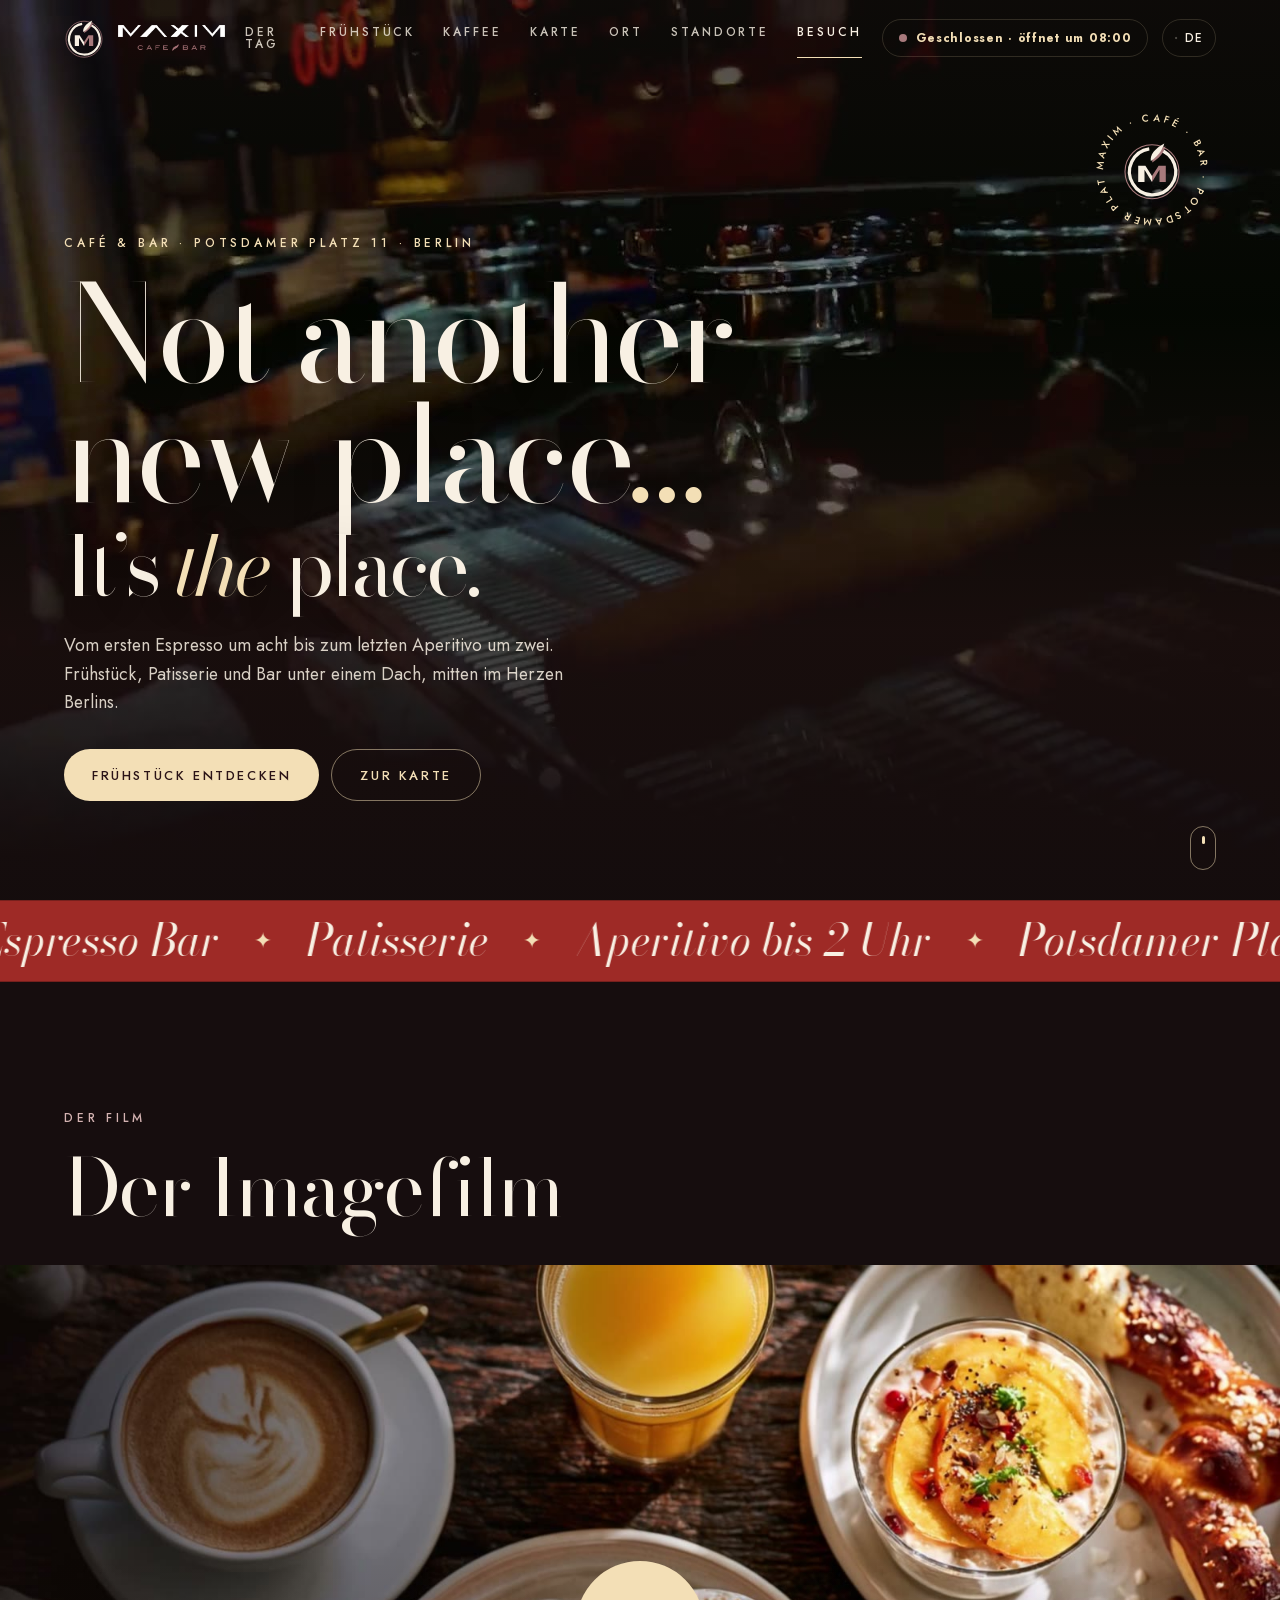
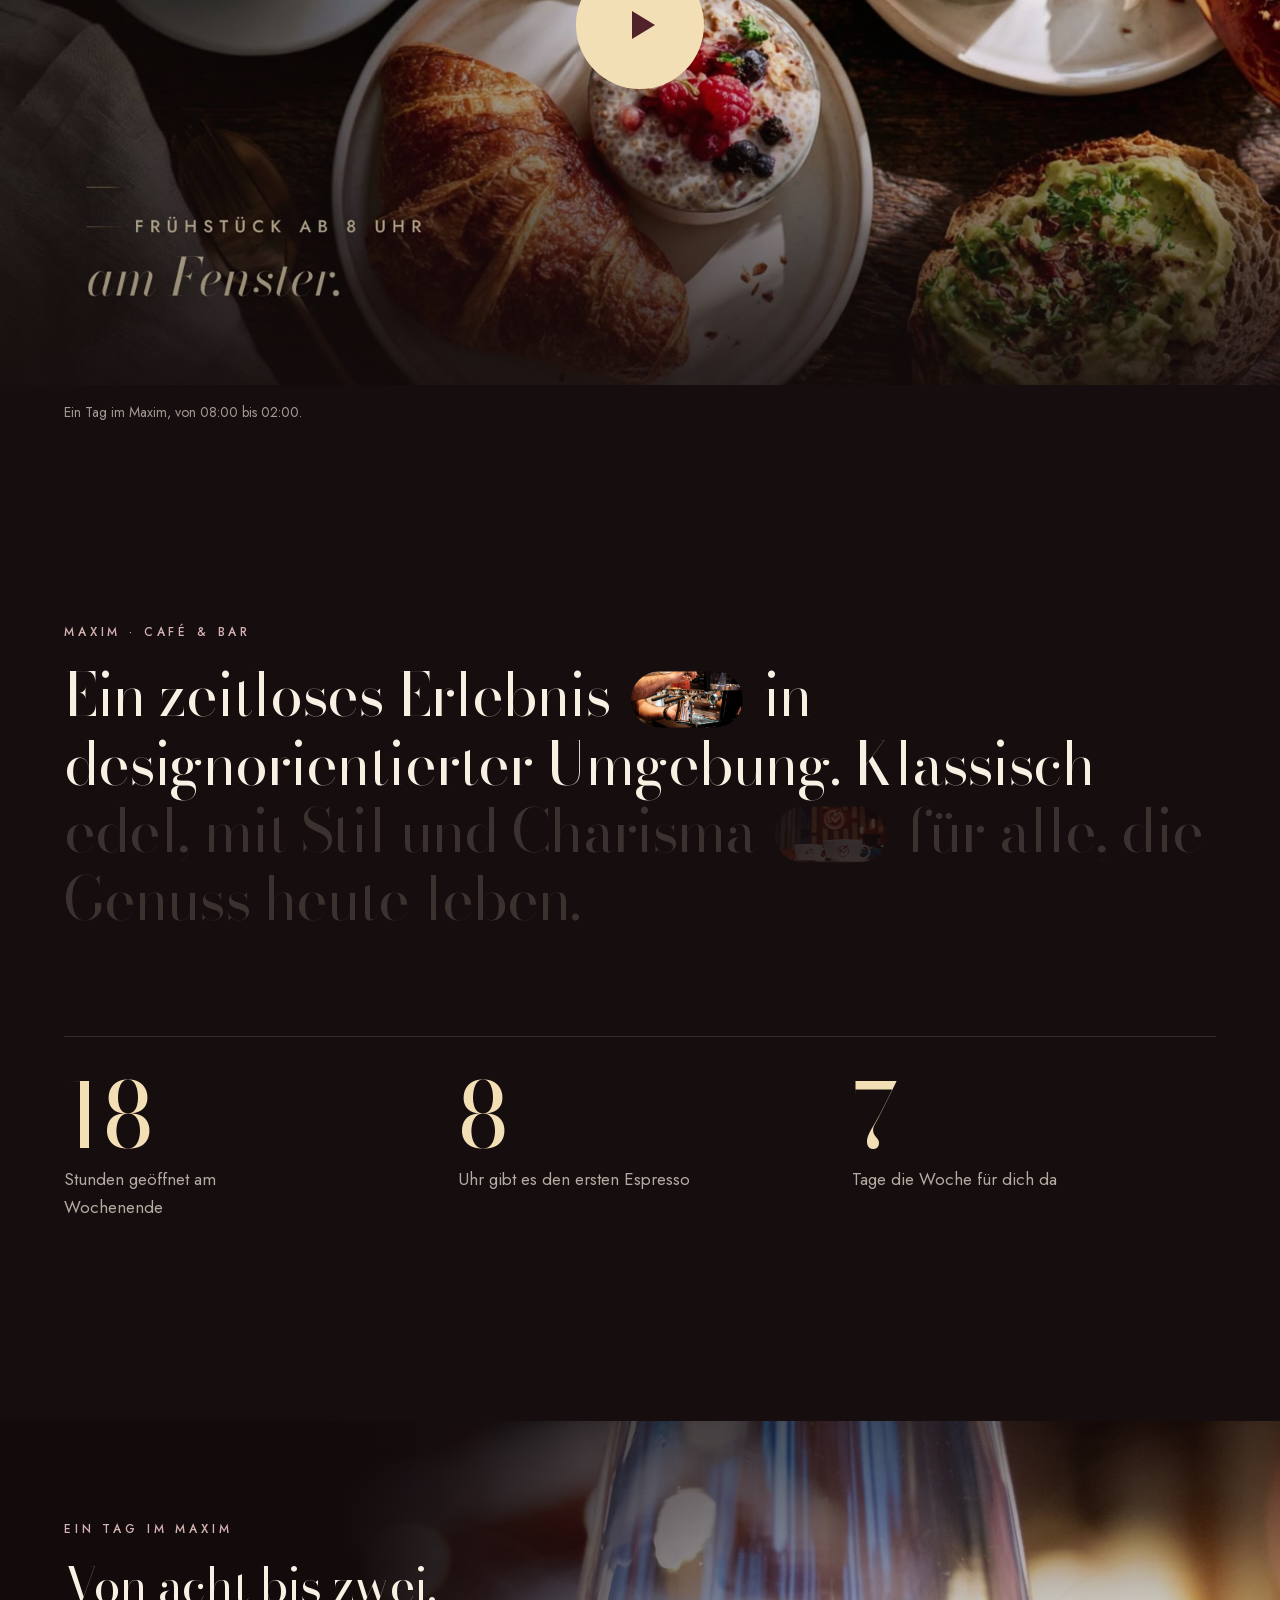
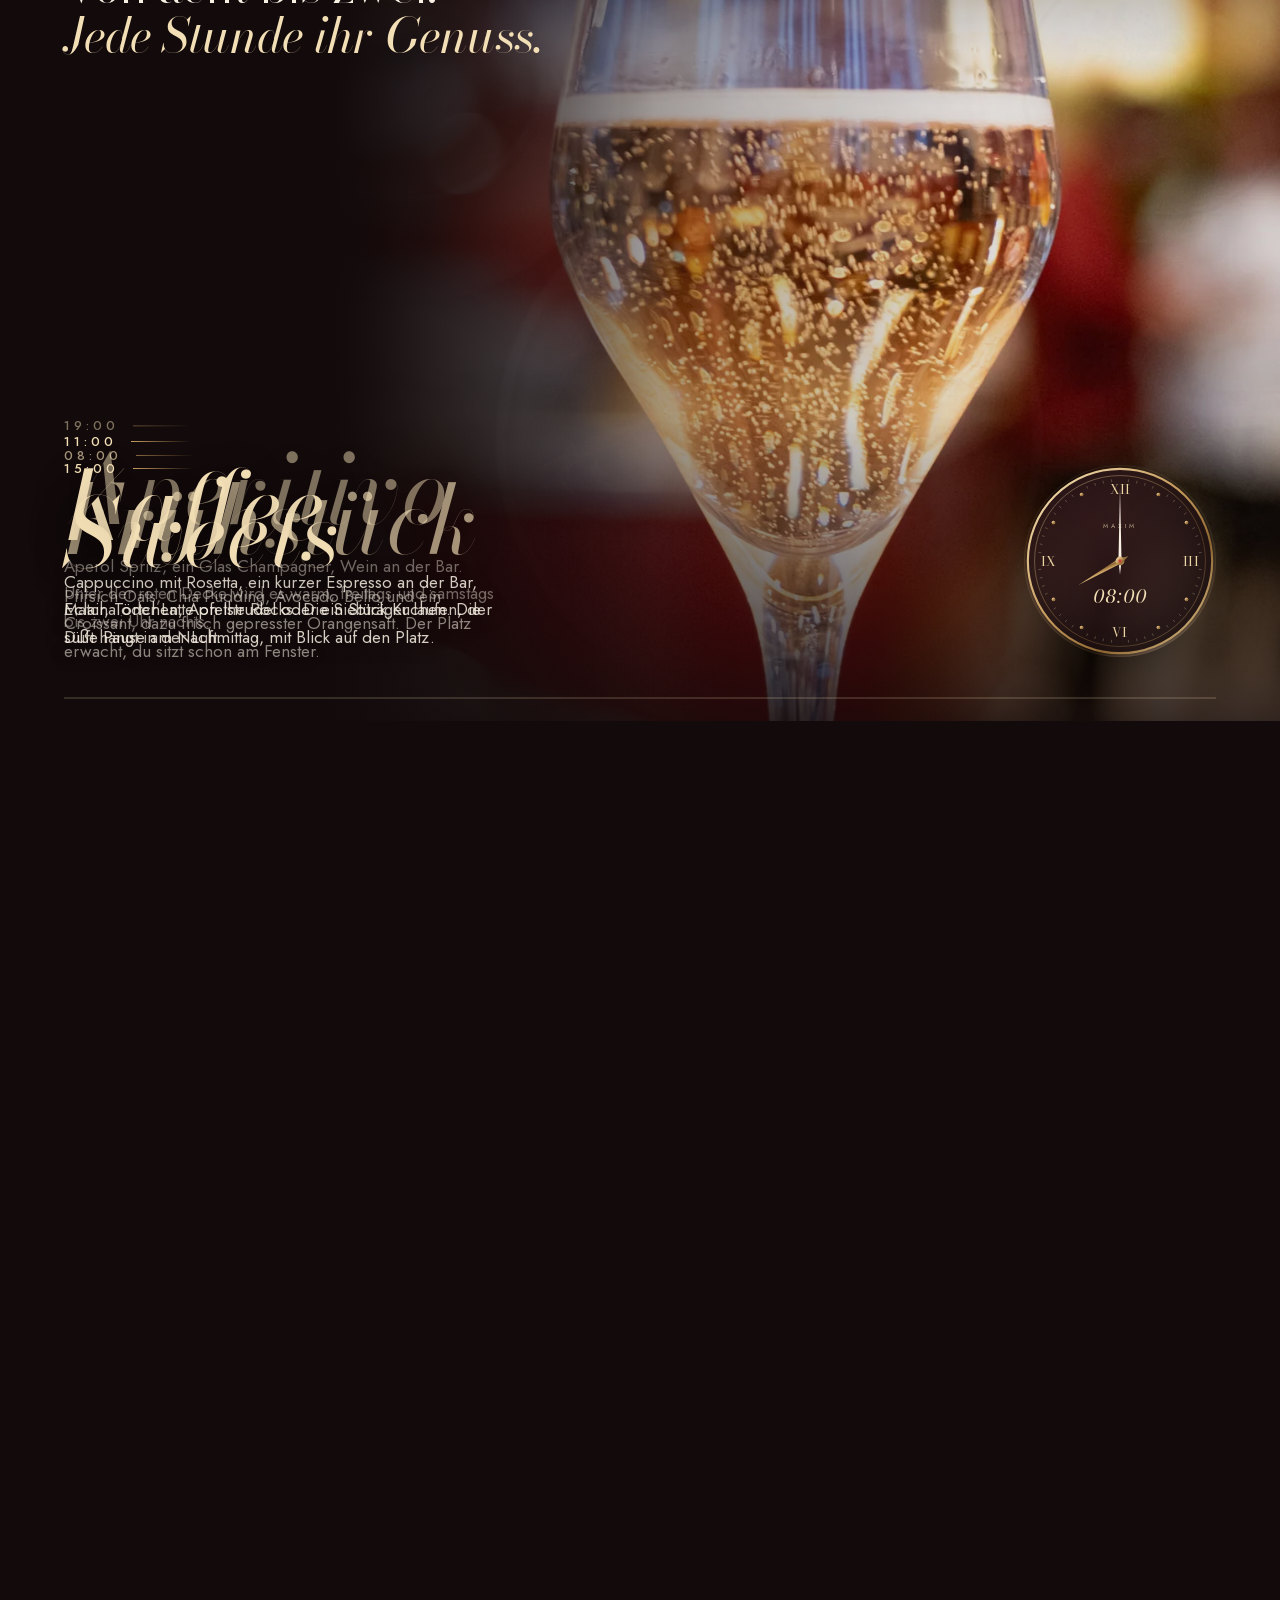
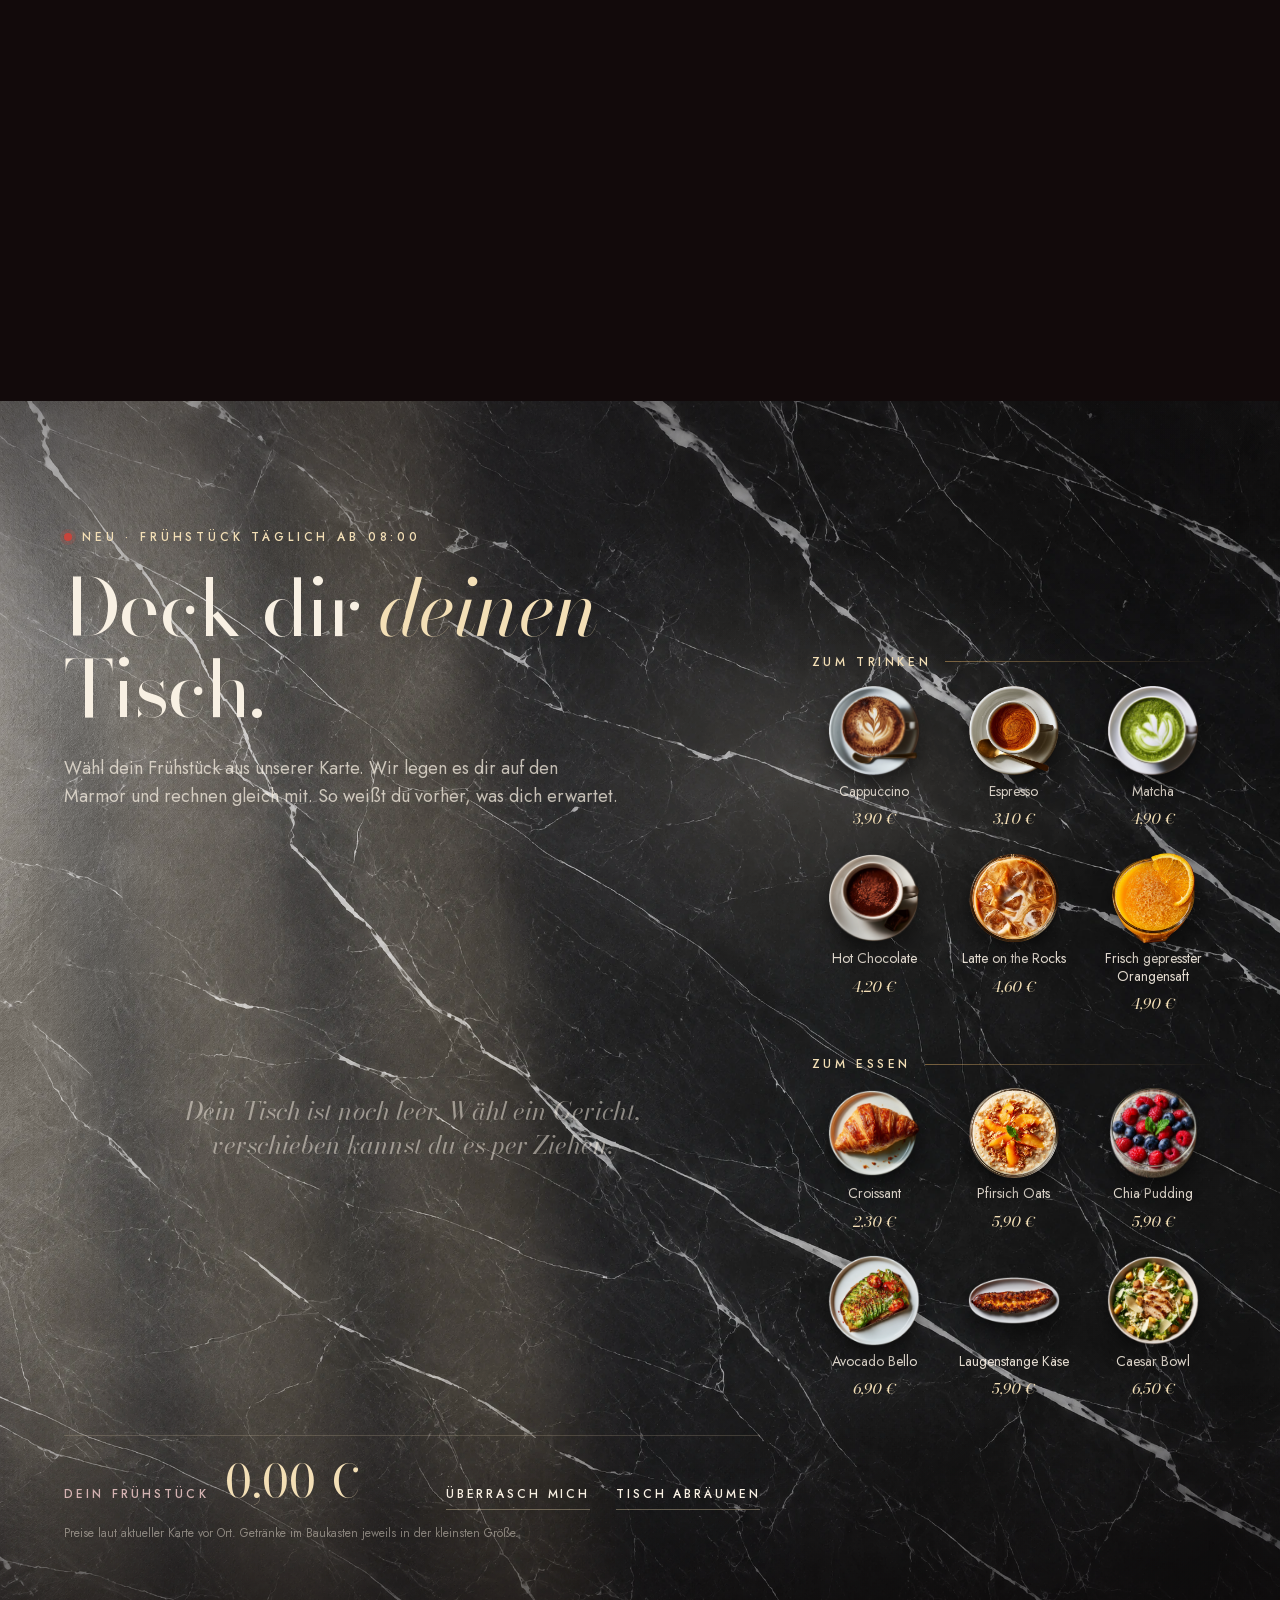
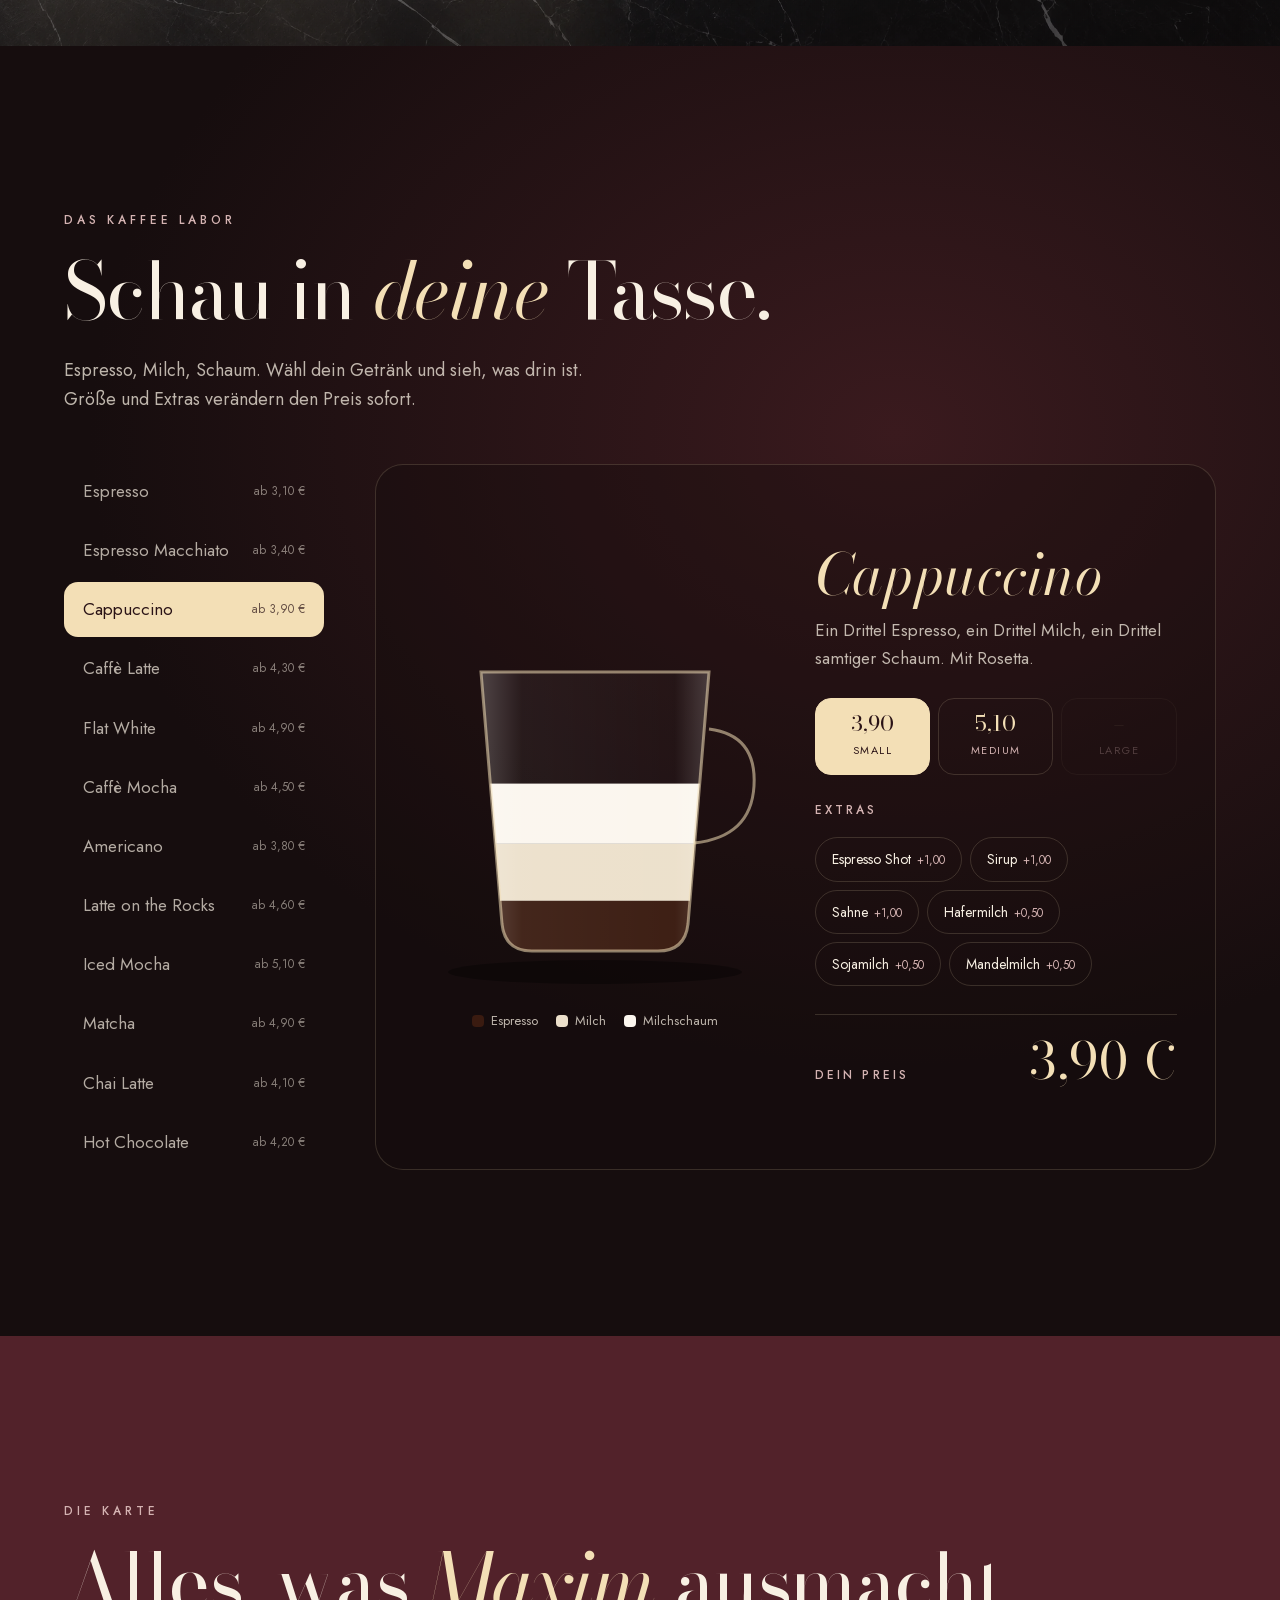
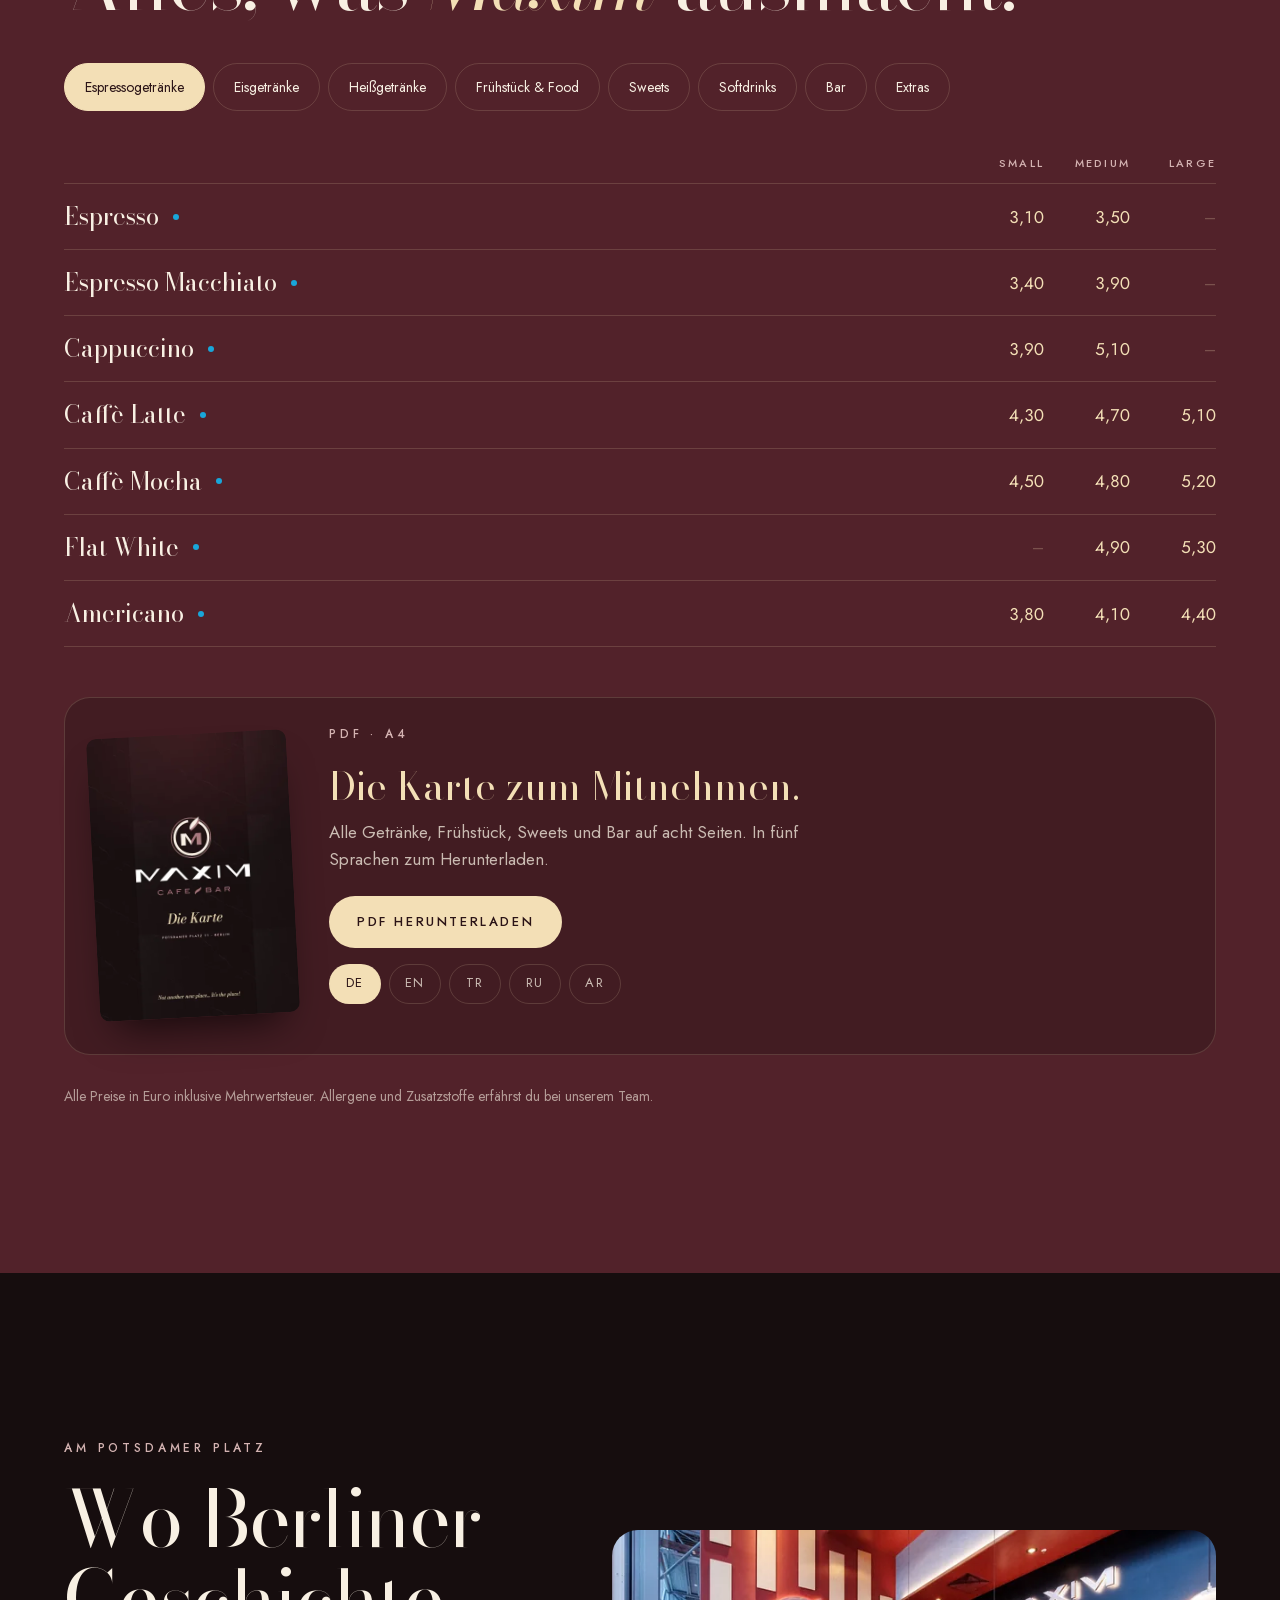
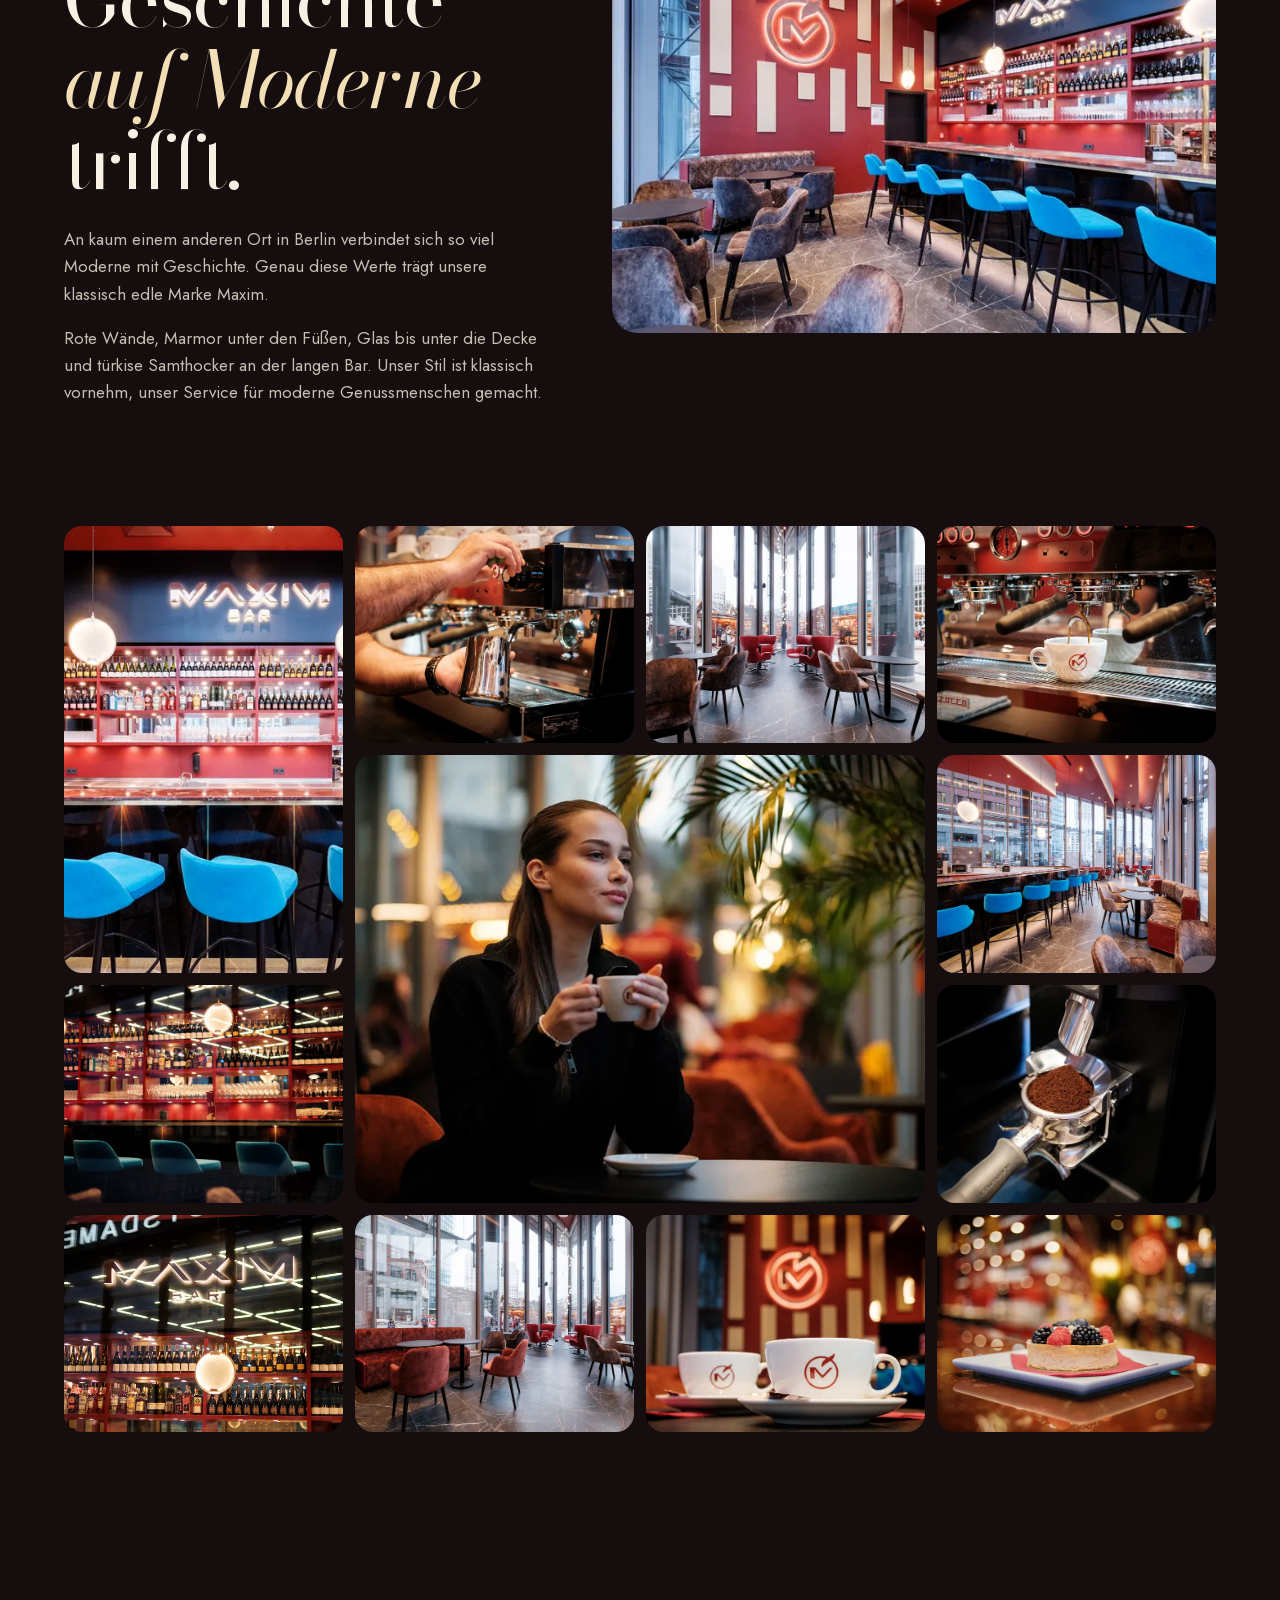
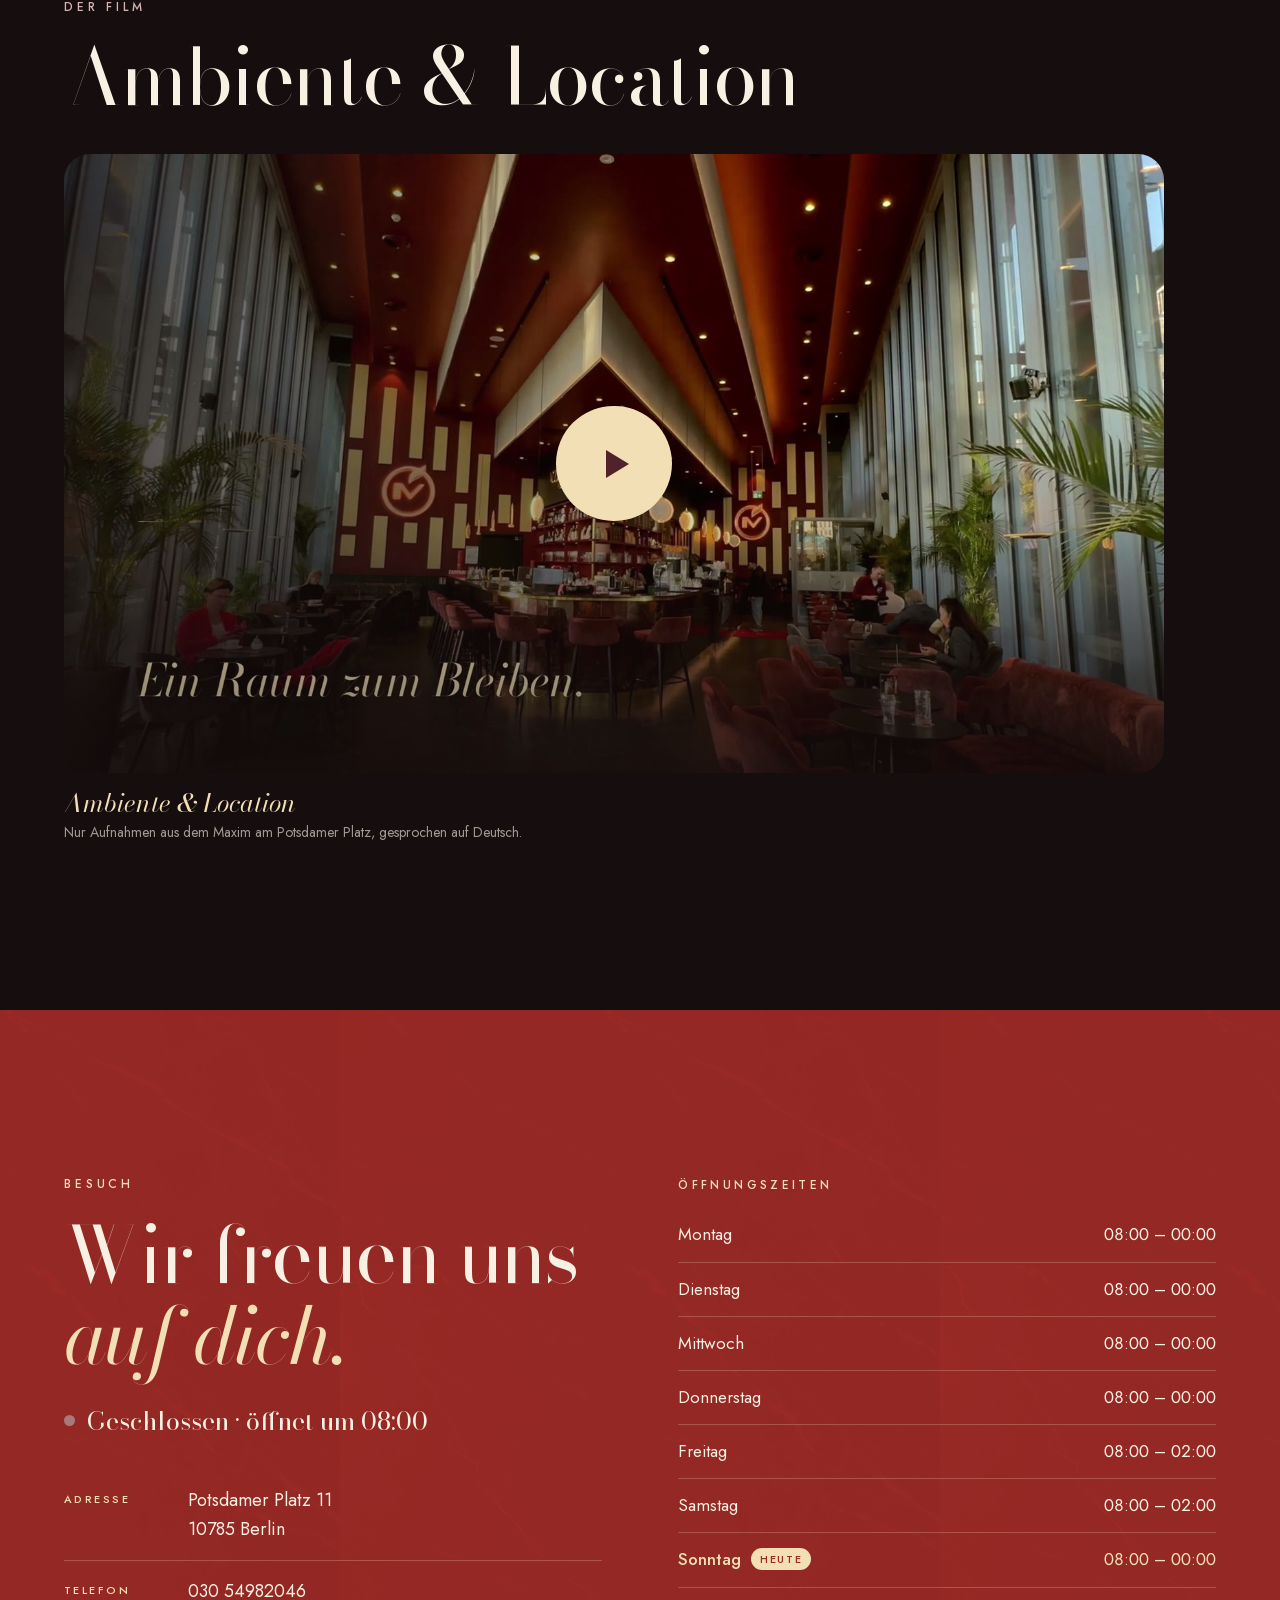
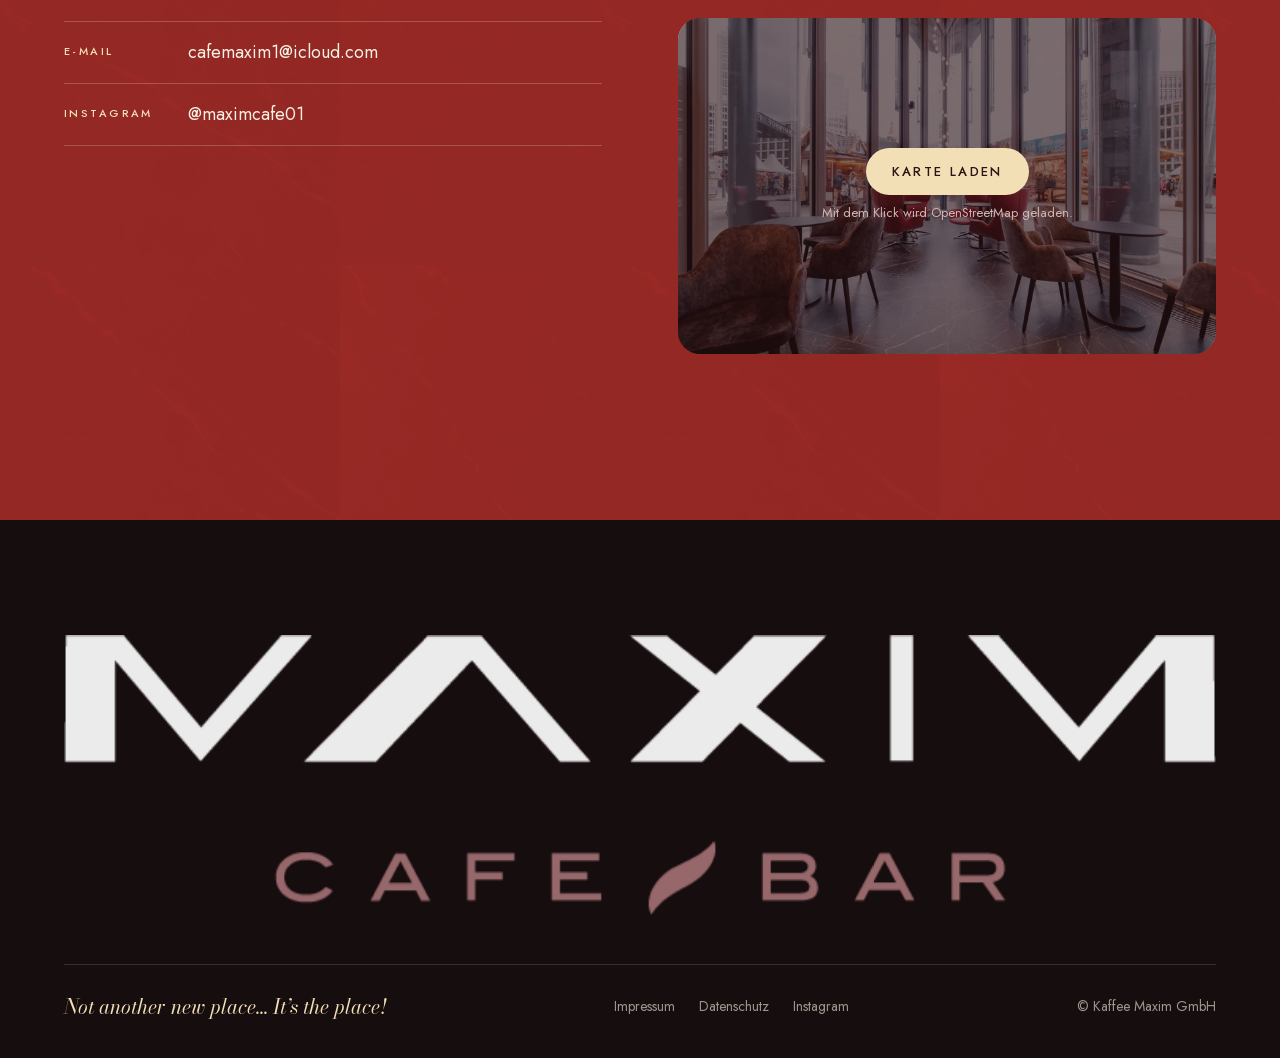
==== index.html @ 6cac2a83 "Maxim Cafe Website 202611122041 Co-Authored-By: Claude Opus 5.5 <noreply@anthropic.com>" ====
<!doctype html>
<html lang="de">
<head>
<meta name="robots" content="noindex, nofollow">
<meta charset="utf-8">
<script>
/* Sprache vor dem ersten Zeichnen setzen: ?lang= vor gespeicherter Wahl, sonst Deutsch */
(function(){var L=["de","en","tr","ru","ar"],q=(location.search.match(/[?&]lang=(\w+)/)||[])[1],s;try{s=localStorage.getItem("maxim-lang")}catch(e){}var l=L.indexOf(q)>-1?q:(L.indexOf(s)>-1?s:"de");if(q&&L.indexOf(q)>-1){try{localStorage.setItem("maxim-lang",q)}catch(e){}}var d=document.documentElement;d.lang=l;if(l==="ar")d.dir="rtl";d.className="js";})();
</script>
<meta name="viewport" content="width=device-width, initial-scale=1, viewport-fit=cover">
<title>Maxim Café & Bar · Potsdamer Platz Berlin</title>
<meta name="description" content="Maxim Café & Bar am Potsdamer Platz 11 in Berlin. Frühstück ab 8 Uhr, Espresso Bar, Patisserie und Aperitivo bis 2 Uhr nachts.">
<meta name="theme-color" content="#52222a">
<meta property="og:title" content="Maxim Café & Bar · Potsdamer Platz">
<meta property="og:description" content="Not another new place. It’s the place. Frühstück, Kaffee, Sweets und Aperitivo am Potsdamer Platz.">
<meta property="og:image" content="https://nadercbz.github.io/maxim-cafe/assets/img/og.jpg">
<meta property="og:type" content="website">
<link rel="icon" href="assets/img/logo.svg" type="image/svg+xml">
<link rel="alternate" hreflang="de" href="?lang=de"><link rel="alternate" hreflang="en" href="?lang=en"><link rel="alternate" hreflang="tr" href="?lang=tr"><link rel="alternate" hreflang="ru" href="?lang=ru"><link rel="alternate" hreflang="ar" href="?lang=ar">
<link rel="stylesheet" href="css/fonts.css?v=1">
<script>if(document.documentElement.lang==="ru")document.write('<link rel="stylesheet" href="css/fonts-ru.css?v=1">');if(document.documentElement.lang==="ar")document.write('<link rel="stylesheet" href="css/fonts-ar.css?v=1">');</script>
<link rel="stylesheet" href="css/style.css?v=17">
<link rel="preload" as="image" href="assets/video/hero-poster.jpg">
<script type="application/ld+json">
{"@context":"https://schema.org","@type":"CafeOrCoffeeShop","name":"Maxim Café & Bar","address":{"@type":"PostalAddress","streetAddress":"Potsdamer Platz 11","postalCode":"10785","addressLocality":"Berlin","addressCountry":"DE"},"telephone":"+49 30 54982046","servesCuisine":["Café","Frühstück","Patisserie","Bar"],"openingHoursSpecification":[{"@type":"OpeningHoursSpecification","dayOfWeek":["Monday","Tuesday","Wednesday","Thursday","Sunday"],"opens":"08:00","closes":"00:00"},{"@type":"OpeningHoursSpecification","dayOfWeek":["Friday","Saturday"],"opens":"08:00","closes":"02:00"}],"sameAs":["https://www.instagram.com/maximcafe01/"]}
</script>
</head>
<body>

<!-- Preloader: Ring zeichnet sich, Blatt steigt auf -->
<div class="loader" aria-hidden="true">
  <svg class="loader-logo" viewBox="0 0 100 100"><use href="#maxim-m"/></svg>
  <div class="loader-count"><span>00</span></div>
</div>

<svg width="0" height="0" style="position:absolute" aria-hidden="true">
  <defs>
    <symbol id="maxim-m" viewBox="0 0 100 100">
      <circle class="m-ring2" cx="50" cy="53" r="45" fill="none" stroke="#a87a7c" stroke-width="1.8"/>
      <path class="m-ring" d="M60.6 15.6 A38.5 38.5 0 1 1 45.4 14.8" fill="none" stroke="currentColor" stroke-width="5.4" stroke-linecap="butt"/>
      <path class="m-leaf2" d="M50.5 37.5 C49 27 57 19 72.5 10.5 C69.5 22 62 30.5 50.5 37.5Z" fill="#a87a7c"/>
      <path class="m-leaf" d="M48 35 C46.5 24 54.5 15 70.5 6 C67 18 59.5 27.5 48 35Z" fill="currentColor"/>
      <path class="m-m2" d="M50 70 L62.5 49.5 L62.5 70 L73 70 L73 43 L61 43 L50 60Z" fill="#a87a7c"/>
      <path class="m-m" d="M27 43 L39 43 L50 60 L50 70 L37.5 49.5 L37.5 70 L27 70Z" fill="currentColor"/>
    </symbol>
  </defs>
</svg>

<header class="nav" data-nav>
  <a class="nav-brand" href="#top" aria-label="Maxim Café & Bar" data-i18n-a="aria-label:nav.home">
    <svg class="nav-m" viewBox="0 0 100 100" aria-hidden="true"><use href="#maxim-m"/></svg>
    <img class="nav-word" src="assets/img/wordmark.png" alt="" width="727" height="176">
  </a>
  <nav class="nav-links" aria-label="Hauptnavigation" data-i18n-a="aria-label:nav.label">
    <a href="#tag" data-i18n="nav.day">Der Tag</a>
    <a href="#fruehstueck" data-i18n="nav.breakfast">Frühstück</a>
    <a href="#labor" data-i18n="nav.coffee">Kaffee</a>
    <a href="#karte" data-i18n="nav.menu">Karte</a>
    <a href="#ort" data-i18n="nav.place">Ort</a>
    <a href="standorte.html" data-i18n="nav.locations">Standorte</a>
    <a href="#besuch" data-i18n="nav.visit">Besuch</a>
  </nav>
  <div class="nav-right">
    <span class="status-pill" data-status><i></i><b data-status-text>Potsdamer Platz 11</b></span>
    <div class="lang">
      <button class="lang-toggle" type="button" aria-expanded="false" aria-label="Sprache wählen" data-i18n-a="aria-label:lang.label">
        <svg viewBox="0 0 24 24" aria-hidden="true"><circle cx="12" cy="12" r="9" fill="none" stroke="currentColor" stroke-width="1.4"/><path d="M3 12h18M12 3c2.6 2.6 3.8 5.6 3.8 9s-1.2 6.4-3.8 9c-2.6-2.6-3.8-5.6-3.8-9S9.4 5.6 12 3z" fill="none" stroke="currentColor" stroke-width="1.4"/></svg>
        <span data-lang-current>DE</span>
      </button>
      <ul class="lang-menu">
        <li><a href="?lang=de" data-lang="de" lang="de">Deutsch</a></li>
        <li><a href="?lang=en" data-lang="en" lang="en">English</a></li>
        <li><a href="?lang=tr" data-lang="tr" lang="tr">Türkçe</a></li>
        <li><a href="?lang=ru" data-lang="ru" lang="ru">Русский</a></li>
        <li><a href="?lang=ar" data-lang="ar" lang="ar" dir="rtl">العربية</a></li>
      </ul>
    </div>
    <button class="burger" type="button" aria-expanded="false" aria-controls="mobile-menu" aria-label="Menü öffnen" data-i18n-a="aria-label:js.menuOpen"><span></span><span></span></button>
  </div>
</header>

<div class="mmenu" id="mobile-menu" hidden>
  <nav>
    <a href="#tag"><small>01</small><span data-i18n="nav.day">Der Tag</span></a>
    <a href="#fruehstueck"><small>02</small><span data-i18n="nav.breakfast">Frühstück</span></a>
    <a href="#labor"><small>03</small><span data-i18n="nav.coffee">Kaffee</span></a>
    <a href="#karte"><small>04</small><span data-i18n="nav.menu">Karte</span></a>
    <a href="#ort"><small>05</small><span data-i18n="nav.place">Ort</span></a>
    <a href="standorte.html"><small>06</small><span data-i18n="nav.locations">Standorte</span></a>
    <a href="#besuch"><small>07</small><span data-i18n="nav.visit">Besuch</span></a>
  </nav>
  <div class="mmenu-langs">
    <a href="?lang=de" data-lang="de">DE</a><a href="?lang=en" data-lang="en">EN</a><a href="?lang=tr" data-lang="tr">TR</a><a href="?lang=ru" data-lang="ru">RU</a><a href="?lang=ar" data-lang="ar">AR</a>
  </div>
  <p class="mmenu-foot">Potsdamer Platz 11 · 10785 Berlin</p>
</div>

<main id="top">

<!-- 1 · HERO: echtes Video aus dem Laden, fährt beim Scrollen in einen Rahmen zurück -->
<section class="hero" data-hero>
  <div class="hero-frame">
    <video class="hero-video" muted loop playsinline preload="none" poster="assets/video/hero-poster.jpg" data-src="assets/video/hero.mp4" data-src-sm="assets/video/hero-sm.mp4" aria-hidden="true"></video>
    <div class="hero-shade"></div>
  </div>
  <div class="hero-inner">
    <p class="kicker hero-kicker"><span data-i18n="hero.kicker">Café &amp; Bar · Potsdamer Platz 11 · Berlin</span></p>
    <h1 class="hero-title" dir="ltr" lang="en"><span class="ht-line">Not another</span> <span class="ht-line">new place<em>…</em></span> <span class="ht-line ht-small">It’s <em>the</em> place.</span></h1>
    <p class="hero-sub" data-i18n="hero.sub">Vom ersten Espresso um acht bis zum letzten Aperitivo um zwei. Frühstück, Patisserie und Bar unter einem Dach, mitten im Herzen Berlins.</p>
    <div class="hero-cta">
      <a class="btn btn-solid" href="#fruehstueck" data-i18n="hero.cta1">Frühstück entdecken</a>
      <a class="btn btn-line" href="#karte" data-i18n="hero.cta2">Zur Karte</a>
    </div>
  </div>
  <a class="hero-scroll" href="#tag" aria-label="Weiter" data-i18n-a="aria-label:hero.scroll"><span></span></a>
  <div class="hero-badge" aria-hidden="true">
    <svg viewBox="0 0 120 120"><defs><path id="badge-c" d="M60 60 m-46 0 a46 46 0 1 1 92 0 a46 46 0 1 1 -92 0"/></defs><text><textPath href="#badge-c">MAXIM · CAFÉ · BAR · POTSDAMER PLATZ · </textPath></text></svg>
    <svg class="hero-badge-m" viewBox="0 0 100 100"><use href="#maxim-m"/></svg>
  </div>
</section>

<!-- Laufband, Tempo folgt dem Scrollen -->
<div class="marquee" aria-hidden="true" dir="ltr">
  <div class="marquee-track">
    <span data-i18n="marquee.1">Frühstück ab 8 Uhr</span><i>✦</i><span data-i18n="marquee.2">Espresso Bar</span><i>✦</i><span data-i18n="marquee.3">Patisserie</span><i>✦</i><span data-i18n="marquee.4">Aperitivo bis 2 Uhr</span><i>✦</i><span>Potsdamer Platz 11</span><i>✦</i>
  </div>
</div>

<!-- 2b · IMAGEFILM groß (bei Deutsch mit Naders Stimme, sonst englisch) -->
<section class="film film-top" id="imagefilm" data-film>
  <div class="film-head">
    <p class="kicker" data-i18n="film.kicker">Der Film</p>
    <h2 class="sec-title" data-i18n="film.t1">Der Imagefilm</h2>
  </div>
  <figure class="film-item">
    <div class="film-player" data-film-player data-kind="image">
      <img class="film-poster" src="assets/video/film/poster.jpg" alt="" width="1920" height="1080">
      <button class="film-play" type="button" aria-label="Film abspielen" data-i18n-a="aria-label:film.play"><span></span></button>
    </div>
    <figcaption><span data-i18n="film.d1">Ein Tag im Maxim, von 08:00 bis 02:00.</span></figcaption>
  </figure>
</section>

<!-- 2 · Manifest, Wort für Wort, mit Bildern im Satz -->
<section class="manifest">
  <p class="kicker" data-i18n="manifest.kicker">Maxim · Café &amp; Bar</p>
  <p class="manifest-text" data-split data-i18n="manifest.text">Ein zeitloses Erlebnis <span class="pill" style="--img:url(../assets/img/kunde/milch-sm.webp)"></span> in designorientierter Umgebung. Klassisch edel, mit Stil und Charisma <span class="pill" style="--img:url(../assets/img/kunde/tassen-sm.webp)"></span> für alle, die Genuss heute leben.</p>
  <div class="manifest-stats">
    <div><b class="num" data-count="18">0</b><span data-i18n="manifest.s1">Stunden geöffnet am Wochenende</span></div>
    <div><b class="num" data-count="8">0</b><span data-i18n="manifest.s2">Uhr gibt es den ersten Espresso</span></div>
    <div><b class="num" data-count="7">0</b><span data-i18n="manifest.s3">Tage die Woche für dich da</span></div>
  </div>
</section>

<!-- 3 · DER TAG IM MAXIM: gepinnte Bühne, Uhr läuft von 08:00 bis 02:00 -->
<section class="day" id="tag" data-day>
  <div class="day-pin">
    <div class="day-bg" aria-hidden="true">
      <div class="day-photo" data-photo="0"><img src="assets/img/tag/0.webp" alt="" loading="lazy"></div>
      <div class="day-photo" data-photo="1"><img src="assets/img/tag/1.webp" alt="" loading="lazy"></div>
      <div class="day-photo" data-photo="2"><img src="assets/img/tag/2.webp" alt="" loading="lazy"></div>
      <div class="day-photo" data-photo="3"><img src="assets/img/tag/3.webp" alt="" loading="lazy"></div>
      <div class="day-shade"></div>
    </div>
    <div class="day-head">
      <p class="kicker" data-i18n="day.kicker">Ein Tag im Maxim</p>
      <h2 class="day-title" data-i18n="day.title">Von acht bis zwei.<br><em>Jede Stunde ihr Genuss.</em></h2>
    </div>
    <div class="day-clock" aria-hidden="true">
      <svg viewBox="0 0 200 200">
        <defs>
          <linearGradient id="dcGold" x1="0" y1="0" x2="1" y2="1"><stop offset="0" stop-color="#f7e6bb"/><stop offset=".45" stop-color="#c79d5e"/><stop offset=".7" stop-color="#8d6631"/><stop offset="1" stop-color="#ead09a"/></linearGradient>
          <radialGradient id="dcFace" cx=".35" cy=".3" r=".9"><stop offset="0" stop-color="#3a1d20" stop-opacity=".78"/><stop offset="1" stop-color="#120a0b" stop-opacity=".88"/></radialGradient>
        </defs>
        <circle cx="100" cy="100" r="96" class="dc-face"/>
        <circle cx="100" cy="100" r="96" class="dc-ring"/>
        <circle cx="100" cy="100" r="89" class="dc-ring2"/>
        <circle cx="100" cy="100" r="92.5" class="dc-progress" pathLength="100"/>
        <g class="dc-ticks"></g>
        <text x="100" y="66" class="dc-brand">MAXIM</text>
        <path d="M100 110 L97.2 100 L100 50 L102.8 100 Z" class="dc-hour"/>
        <path d="M100 114 L98.4 100 L100 24 L101.6 100 Z" class="dc-min"/>
        <circle cx="100" cy="100" r="4.6" class="dc-pin"/>
        <circle cx="100" cy="100" r="1.7" class="dc-jewel"/>
      </svg>
      <div class="dc-time" dir="ltr"><span data-day-time>08:00</span></div>
      <div class="dc-now" data-day-now hidden><i></i><span data-i18n="day.now">Gerade jetzt</span></div>
    </div>
    <div class="day-scenes">
      <article class="scene" data-scene="0" style="--photo:url(assets/img/tag/0.webp)" data-from="8" data-to="11">
        <p class="scene-time" dir="ltr">08:00</p>
        <h3 data-i18n="day.s1.t">Frühstück</h3>
        <p data-i18n="day.s1.p">Pfirsich Oats, Chia Pudding, Avocado Bello und ein Croissant, dazu frisch gepresster Orangensaft. Der Platz erwacht, du sitzt schon am Fenster.</p>
      </article>
      <article class="scene" data-scene="1" style="--photo:url(assets/img/tag/1.webp)" data-from="11" data-to="15">
        <p class="scene-time" dir="ltr">11:00</p>
        <h3 data-i18n="day.s2.t">Kaffee</h3>
        <p data-i18n="day.s2.p">Cappuccino mit Rosetta, ein kurzer Espresso an der Bar, Matcha oder Latte on the Rocks. Die Siebträger laufen, der Duft hängt in der Luft.</p>
      </article>
      <article class="scene" data-scene="2" style="--photo:url(assets/img/tag/2.webp)" data-from="15" data-to="19">
        <p class="scene-time" dir="ltr">15:00</p>
        <h3 data-i18n="day.s3.t">Sweets</h3>
        <p data-i18n="day.s3.p">Eclair, Törtchen, Apfelstrudel oder ein Stück Kuchen. Die süße Pause am Nachmittag, mit Blick auf den Platz.</p>
      </article>
      <article class="scene" data-scene="3" style="--photo:url(assets/img/tag/3.webp)" data-from="19" data-to="26">
        <p class="scene-time" dir="ltr">19:00</p>
        <h3 data-i18n="day.s4.t">Aperitivo</h3>
        <p data-i18n="day.s4.p">Aperol Spritz, ein Glas Champagner, Wein an der Bar. Unter der roten Decke wird es warm, freitags und samstags bis zwei Uhr nachts.</p>
      </article>
    </div>
    <div class="day-bar" aria-hidden="true"><span></span></div>
  </div>
</section>

<!-- 4 · FRÜHSTÜCK BAUKASTEN: Tisch decken, Preis läuft live mit -->
<section class="bf" id="fruehstueck" data-bf>
  <!-- Die ganze Sektion ist die Marmorplatte: Textur, Fensterlicht, Glanz der Maus, Rand dunkler -->
  <div class="bf-marble" aria-hidden="true"><div class="bf-light"></div><div class="bf-sheen"></div><div class="bf-edge"></div></div>
  <div class="bf-wrap">
    <div class="bf-head">
      <p class="kicker"><span class="dot-live"></span><span data-i18n="bf.kicker">Neu · Frühstück täglich ab 08:00</span></p>
      <h2 class="sec-title" data-i18n="bf.title">Deck dir <em>deinen</em> Tisch.</h2>
      <p class="sec-lead" data-i18n="bf.lead">Wähl dein Frühstück aus unserer Karte. Wir legen es dir auf den Marmor und rechnen gleich mit. So weißt du vorher, was dich erwartet.</p>
    </div>
    <div class="bf-table" data-bf-table aria-live="polite">
      <p class="bf-empty" data-i18n="bf.empty">Dein Tisch ist noch leer. Wähl ein Gericht, verschieben kannst du es per Ziehen.</p>
      <div class="bf-items" data-bf-items></div>
    </div>
    <div class="bf-pick" data-bf-pick>
      <h3 class="bf-group-title" data-i18n="bf.g1">Zum Trinken</h3>
      <div class="bf-options" data-bf-group="drink"></div>
      <h3 class="bf-group-title" data-i18n="bf.g2">Zum Essen</h3>
      <div class="bf-options" data-bf-group="food"></div>
    </div>
    <div class="bf-bill">
      <div class="bf-bill-row"><span data-i18n="bf.total">Dein Frühstück</span><b class="bf-sum" dir="ltr" data-bf-sum>0,00 €</b></div>
      <div class="bf-bill-actions">
        <button class="bf-act" type="button" data-bf-random data-i18n="bf.random">Überrasch mich</button>
        <button class="bf-act" type="button" data-bf-clear data-i18n="bf.clear">Tisch abräumen</button>
      </div>
      <p class="bf-note" data-i18n="bf.note">Preise laut aktueller Karte vor Ort. Getränke im Baukasten jeweils in der kleinsten Größe.</p>
    </div>
  </div>
</section>

<!-- 5 · KAFFEE LABOR: Tasse im Schnitt, Größe und Extras ändern den Preis -->
<section class="lab" id="labor" data-lab>
  <div class="lab-head">
    <p class="kicker" data-i18n="lab.kicker">Das Kaffee Labor</p>
    <h2 class="sec-title" data-i18n="lab.title">Schau in <em>deine</em> Tasse.</h2>
    <p class="sec-lead" data-i18n="lab.lead">Espresso, Milch, Schaum. Wähl dein Getränk und sieh, was drin ist. Größe und Extras verändern den Preis sofort.</p>
  </div>
  <div class="lab-grid">
    <div class="lab-drinks" role="tablist" aria-label="Getränk wählen" data-i18n-a="aria-label:lab.choose" data-lab-drinks></div>
    <div class="lab-stage">
      <div class="lab-cup-wrap">
        <svg class="lab-cup" viewBox="0 0 240 260" aria-hidden="true">
          <defs>
            <clipPath id="cup-clip"><path d="M44 46 H196 L182 214 Q180 232 162 232 H78 Q60 232 58 214 Z"/></clipPath>
            <linearGradient id="glass" x1="0" x2="1"><stop offset="0" stop-color="#fff" stop-opacity=".22"/><stop offset=".18" stop-color="#fff" stop-opacity=".05"/><stop offset=".85" stop-color="#fff" stop-opacity=".02"/><stop offset="1" stop-color="#fff" stop-opacity=".18"/></linearGradient>
          </defs>
          <g clip-path="url(#cup-clip)" data-lab-layers></g>
          <g data-lab-ice></g>
          <path d="M44 46 H196 L182 214 Q180 232 162 232 H78 Q60 232 58 214 Z" fill="url(#glass)" stroke="rgba(243,223,182,.55)" stroke-width="2"/>
          <path d="M196 84 Q228 88 226 122 Q224 156 186 160" fill="none" stroke="rgba(243,223,182,.55)" stroke-width="2" data-lab-handle/>
          <ellipse cx="120" cy="246" rx="98" ry="8" fill="rgba(0,0,0,.35)"/>
        </svg>
        <ul class="lab-legend" data-lab-legend></ul>
      </div>
      <div class="lab-panel">
        <h3 class="lab-name" data-lab-name>Cappuccino</h3>
        <p class="lab-desc" data-lab-desc></p>
        <div class="lab-sizes" role="radiogroup" aria-label="Größe" data-i18n-a="aria-label:lab.size" data-lab-sizes></div>
        <div class="lab-extras" data-lab-extras>
          <p class="lab-sub" data-i18n="lab.extras">Extras</p>
        </div>
        <div class="lab-price"><span data-i18n="lab.price">Dein Preis</span><b dir="ltr" data-lab-price>3,90 €</b></div>
      </div>
    </div>
  </div>
</section>

<!-- 6 · SPEISEKARTE: Tabs, Bild folgt dem Cursor -->
<section class="menu" id="karte" data-menu>
  <div class="menu-head">
    <p class="kicker" data-i18n="menu.kicker">Die Karte</p>
    <h2 class="sec-title" data-i18n="menu.title">Alles, was <em>Maxim</em> ausmacht.</h2>
  </div>
  <div class="menu-tabs" role="tablist" data-menu-tabs></div>
  <div class="menu-body" data-menu-body></div>
  <div class="menu-dl" data-dl>
    <img class="menu-dl-cover" src="assets/menu/cover-de.webp" alt="" width="420" height="594" loading="lazy" data-dl-cover>
    <div class="menu-dl-text">
      <p class="kicker">PDF · A4</p>
      <h3 data-i18n="dl.title">Die Karte zum Mitnehmen.</h3>
      <p data-i18n="dl.p">Alle Getränke, Frühstück, Sweets und Bar auf acht Seiten. In fünf Sprachen zum Herunterladen.</p>
      <a class="btn btn-solid" href="assets/menu/Maxim-Karte-DE.pdf" download data-dl-main data-i18n="dl.btn">PDF herunterladen</a>
      <p class="menu-dl-langs" dir="ltr"><a href="assets/menu/Maxim-Karte-DE.pdf" download>DE</a><a href="assets/menu/Maxim-Karte-EN.pdf" download>EN</a><a href="assets/menu/Maxim-Karte-TR.pdf" download>TR</a><a href="assets/menu/Maxim-Karte-RU.pdf" download>RU</a><a href="assets/menu/Maxim-Karte-AR.pdf" download>AR</a></p>
    </div>
  </div>
  <p class="menu-note" data-i18n="menu.note">Alle Preise in Euro inklusive Mehrwertsteuer. Allergene und Zusatzstoffe erfährst du bei unserem Team.</p>
  <div class="menu-cursor" aria-hidden="true" data-menu-cursor><img alt=""></div>
</section>

<!-- 7 · ORT: Potsdamer Platz, Galerie mit Lightbox -->
<section class="place" id="ort">
  <div class="place-intro">
    <div class="place-text">
      <p class="kicker" data-i18n="place.kicker">Am Potsdamer Platz</p>
      <h2 class="sec-title" data-i18n="place.title">Wo Berliner Geschichte <em>auf Moderne</em> trifft.</h2>
      <p data-i18n="place.p1">An kaum einem anderen Ort in Berlin verbindet sich so viel Moderne mit Geschichte. Genau diese Werte trägt unsere klassisch edle Marke Maxim.</p>
      <p data-i18n="place.p2">Rote Wände, Marmor unter den Füßen, Glas bis unter die Decke und türkise Samthocker an der langen Bar. Unser Stil ist klassisch vornehm, unser Service für moderne Genussmenschen gemacht.</p>
    </div>
    <figure class="place-hero">
      <img src="assets/img/kunde/innen-sm.webp" srcset="assets/img/kunde/innen-sm.webp 800w, assets/img/kunde/innen.webp 1800w" sizes="(min-width: 900px) 55vw, 100vw" alt="Innenraum des Maxim mit langer Bar, türkisen Barhockern und Fenstern zum Potsdamer Platz" data-i18n-a="alt:place.alt" width="1800" height="1200" loading="lazy">
    </figure>
  </div>
  <div class="gallery" data-gallery>
    <button class="g-item g-tall" type="button"><img src="assets/img/kunde/bar-sm.webp" data-full="assets/img/kunde/bar.webp" alt="Die Bar mit Maxim Logo" data-i18n-a="alt:g.1" loading="lazy" width="800" height="533"></button>
    <button class="g-item" type="button"><img src="assets/img/kunde/milch-sm.webp" data-full="assets/img/kunde/milch.webp" alt="Milch wird aufgeschäumt" data-i18n-a="alt:g.2" loading="lazy" width="800" height="533"></button>
    <button class="g-item" type="button"><img src="assets/img/kunde/fenster-sm.webp" data-full="assets/img/kunde/fenster.webp" alt="Fensterplätze zum Platz" data-i18n-a="alt:g.3" loading="lazy" width="800" height="533"></button>
    <button class="g-item g-wide" type="button"><img src="assets/img/kunde/gast-sm.webp" data-full="assets/img/kunde/gast.webp" alt="Gast mit Kaffee an der Bar" data-i18n-a="alt:g.4" loading="lazy" width="800" height="533"></button>
    <button class="g-item" type="button"><img src="assets/img/kunde/espresso-sm.webp" data-full="assets/img/kunde/espresso.webp" alt="Espresso läuft in die Maxim Tasse" data-i18n-a="alt:g.5" loading="lazy" width="800" height="533"></button>
    <button class="g-item" type="button"><img src="assets/img/kunde/barhocker-sm.webp" data-full="assets/img/kunde/barhocker.webp" alt="Türkise Barhocker" data-i18n-a="alt:g.6" loading="lazy" width="800" height="533"></button>
    <button class="g-item" type="button"><img src="assets/img/kunde/regal-sm.webp" data-full="assets/img/kunde/regal.webp" alt="Aperitivo Flaschen" data-i18n-a="alt:g.7" loading="lazy" width="800" height="533"></button>
    <button class="g-item" type="button"><img src="assets/img/kunde/muehle-sm.webp" data-full="assets/img/kunde/muehle.webp" alt="Kaffeebohnen in der Mühle" data-i18n-a="alt:g.8" loading="lazy" width="640" height="800"></button>
    <button class="g-item" type="button"><img src="assets/img/kunde/nacht-sm.webp" data-full="assets/img/kunde/nacht.webp" alt="Leuchtendes Maxim Logo an der roten Wand" data-i18n-a="alt:g.9" loading="lazy" width="533" height="800"></button>
    <button class="g-item" type="button"><img src="assets/img/kunde/lounge-sm.webp" data-full="assets/img/kunde/lounge.webp" alt="Lounge mit Sesseln" data-i18n-a="alt:g.10" loading="lazy" width="800" height="533"></button>
    <button class="g-item" type="button"><img src="assets/img/kunde/tassen-sm.webp" data-full="assets/img/kunde/tassen.webp" alt="Zwei Maxim Tassen" data-i18n-a="alt:g.11" loading="lazy" width="800" height="533"></button>
    <button class="g-item" type="button"><img src="assets/img/kunde/toertchen-sm.webp" data-full="assets/img/kunde/toertchen.webp" alt="Beerentörtchen auf dem Marmortresen" data-i18n-a="alt:g.12" loading="lazy" width="800" height="533"></button>
  </div>
</section>

<!-- 8 · IMAGEFILM: Standbild mit Play, Video lädt erst beim Klick -->
<section class="film" id="film" data-film>
  <div class="film-head">
    <p class="kicker" data-i18n="film.kicker">Der Film</p>
    <h2 class="sec-title" data-i18n="film.t2">Ambiente &amp; Location</h2>
  </div>
  <div class="film-grid film-solo">
    <figure class="film-item">
      <div class="film-player" data-film-player data-kind="amb">
        <img class="film-poster" src="assets/video/film/poster-ambiente.jpg" alt="" loading="lazy" width="1920" height="1080">
        <button class="film-play" type="button" aria-label="Film abspielen" data-i18n-a="aria-label:film.play"><span></span></button>
      </div>
      <figcaption><b data-i18n="film.t2">Ambiente &amp; Location</b><span data-i18n="film.d2">Nur Aufnahmen aus dem Maxim am Potsdamer Platz, gesprochen auf Deutsch.</span></figcaption>
    </figure>
  </div>
</section>

<!-- 9 · BESUCH: Live Status, Öffnungszeiten, Karte nach Klick -->
<section class="visit" id="besuch">
  <div class="visit-grid">
    <div class="visit-info">
      <p class="kicker" data-i18n="visit.kicker">Besuch</p>
      <h2 class="sec-title" data-i18n="visit.title">Wir freuen uns <em>auf dich.</em></h2>
      <p class="visit-status" data-status-big><i></i><span data-status-text>Potsdamer Platz 11</span></p>
      <address>
        <a class="visit-line" href="https://www.openstreetmap.org/search?query=Potsdamer%20Platz%2011%2C%2010785%20Berlin" target="_blank" rel="noopener"><small data-i18n="visit.address">Adresse</small><span dir="ltr">Potsdamer Platz 11<br>10785 Berlin</span></a>
        <a class="visit-line" href="tel:+493054982046"><small data-i18n="visit.phone">Telefon</small><span dir="ltr">030 54982046</span></a>
        <a class="visit-line" href="mailto:cafemaxim1@icloud.com"><small data-i18n="visit.mail">E-Mail</small><span dir="ltr">cafemaxim1@icloud.com</span></a>
        <a class="visit-line" href="https://www.instagram.com/maximcafe01/" target="_blank" rel="noopener"><small>Instagram</small><span dir="ltr">@maximcafe01</span></a>
      </address>
    </div>
    <div class="visit-hours">
      <h3 data-i18n="visit.hours">Öffnungszeiten</h3>
      <ul class="hours" data-hours>
        <li data-day="1"><span data-i18n="d.1">Montag</span><b dir="ltr">08:00 – 00:00</b></li>
        <li data-day="2"><span data-i18n="d.2">Dienstag</span><b dir="ltr">08:00 – 00:00</b></li>
        <li data-day="3"><span data-i18n="d.3">Mittwoch</span><b dir="ltr">08:00 – 00:00</b></li>
        <li data-day="4"><span data-i18n="d.4">Donnerstag</span><b dir="ltr">08:00 – 00:00</b></li>
        <li data-day="5"><span data-i18n="d.5">Freitag</span><b dir="ltr">08:00 – 02:00</b></li>
        <li data-day="6"><span data-i18n="d.6">Samstag</span><b dir="ltr">08:00 – 02:00</b></li>
        <li data-day="0"><span data-i18n="d.0">Sonntag</span><b dir="ltr">08:00 – 00:00</b></li>
      </ul>
      <div class="map" data-map>
        <button class="map-load" type="button" data-map-load>
          <span data-i18n="visit.map">Karte laden</span>
          <small data-i18n="visit.mapnote">Mit dem Klick wird OpenStreetMap geladen.</small>
        </button>
      </div>
    </div>
  </div>
</section>

</main>

<footer class="foot">
  <div class="foot-mark" aria-hidden="true"><img src="assets/img/wordmark.png" alt="" width="727" height="176" loading="lazy"></div>
  <div class="foot-row">
    <p dir="ltr" lang="en" class="foot-claim">Not another new place… It’s the place!</p>
    <p class="foot-links"><a href="impressum.html" data-i18n="foot.imprint">Impressum</a><a href="datenschutz.html" data-i18n="foot.privacy">Datenschutz</a><a href="https://www.instagram.com/maximcafe01/" target="_blank" rel="noopener">Instagram</a></p>
    <p class="foot-copy">© Kaffee Maxim GmbH</p>
  </div>
</footer>

<dialog class="lightbox" data-lightbox>
  <img alt="">
  <button class="lb-close" type="button" aria-label="Schließen" data-i18n-a="aria-label:js.close">×</button>
  <button class="lb-prev" type="button" aria-label="Zurück" data-i18n-a="aria-label:js.prev">‹</button>
  <button class="lb-next" type="button" aria-label="Weiter" data-i18n-a="aria-label:js.next">›</button>
</dialog>

<script src="data/menu.js?v=1"></script>
<script src="data/flat.js?v=2"></script>
<script src="js/i18n-data.js?v=9"></script>
<script src="js/i18n.js?v=1"></script>
<script src="vendor/gsap.min.js"></script>
<script src="vendor/ScrollTrigger.min.js"></script>
<script src="vendor/lenis.min.js"></script>
<script src="js/main.js?v=14"></script>
</body>
</html>
---- css/fonts.css ----
/* Generiert von tools/fonts_lokal.py, Schriften lokal (OFL) */
/* math */
@font-face {
  font-family: 'Bodoni Moda';
  font-style: italic;
  font-weight: 400 700;
  font-display: swap;
  src: url(../assets/fonts/ac8c44a09f11.woff2) format('woff2');
  unicode-range: U+0302-0303, U+0305, U+0307-0308, U+0310, U+0312, U+0315, U+031A, U+0326-0327, U+032C, U+032F-0330, U+0332-0333, U+0338, U+033A, U+0346, U+034D, U+0391-03A1, U+03A3-03A9, U+03B1-03C9, U+03D1, U+03D5-03D6, U+03F0-03F1, U+03F4-03F5, U+2016-2017, U+2034-2038, U+203C, U+2040, U+2043, U+2047, U+2050, U+2057, U+205F, U+2070-2071, U+2074-209F, U+20D0-20DC, U+20E1, U+20E5-20EF, U+2100-2112, U+2114-2115, U+2117-2121, U+2123-214F, U+2190, U+2192, U+2194-21AE, U+21B0-21E5, U+21F1-21F2, U+21F4-2211, U+2213-2214, U+2216-22FF, U+2308-230B, U+2310, U+2319, U+231C-2321, U+2336-237A, U+237C, U+2395, U+239B-23B7, U+23D0, U+23DC-23E1, U+2474-2475, U+25AF, U+25B3, U+25B7, U+25BD, U+25C1, U+25CA, U+25CC, U+25FB, U+266D-266F, U+27C0-27FF, U+2900-2AFF, U+2B0E-2B11, U+2B30-2B4C, U+2BFE, U+3030, U+FF5B, U+FF5D, U+1D400-1D7FF, U+1EE00-1EEFF;
}
/* symbols */
@font-face {
  font-family: 'Bodoni Moda';
  font-style: italic;
  font-weight: 400 700;
  font-display: swap;
  src: url(../assets/fonts/f6715595e77c.woff2) format('woff2');
  unicode-range: U+0001-000C, U+000E-001F, U+007F-009F, U+20DD-20E0, U+20E2-20E4, U+2150-218F, U+2190, U+2192, U+2194-2199, U+21AF, U+21E6-21F0, U+21F3, U+2218-2219, U+2299, U+22C4-22C6, U+2300-243F, U+2440-244A, U+2460-24FF, U+25A0-27BF, U+2800-28FF, U+2921-2922, U+2981, U+29BF, U+29EB, U+2B00-2BFF, U+4DC0-4DFF, U+FFF9-FFFB, U+10140-1018E, U+10190-1019C, U+101A0, U+101D0-101FD, U+102E0-102FB, U+10E60-10E7E, U+1D2C0-1D2D3, U+1D2E0-1D37F, U+1F000-1F0FF, U+1F100-1F1AE, U+1F1E6-1F1FF, U+1F30D-1F30F, U+1F315, U+1F31C, U+1F31E, U+1F320-1F32C, U+1F336, U+1F378, U+1F37D, U+1F382, U+1F393-1F39F, U+1F3A7-1F3A8, U+1F3AC-1F3AF, U+1F3C2, U+1F3C4-1F3C6, U+1F3CA-1F3CE, U+1F3D4-1F3E0, U+1F3ED, U+1F3F1-1F3F3, U+1F3F5-1F3F7, U+1F408, U+1F415, U+1F41F, U+1F426, U+1F43F, U+1F441-1F442, U+1F444, U+1F446-1F449, U+1F44C-1F44E, U+1F453, U+1F46A, U+1F47D, U+1F4A3, U+1F4B0, U+1F4B3, U+1F4B9, U+1F4BB, U+1F4BF, U+1F4C8-1F4CB, U+1F4D6, U+1F4DA, U+1F4DF, U+1F4E3-1F4E6, U+1F4EA-1F4ED, U+1F4F7, U+1F4F9-1F4FB, U+1F4FD-1F4FE, U+1F503, U+1F507-1F50B, U+1F50D, U+1F512-1F513, U+1F53E-1F54A, U+1F54F-1F5FA, U+1F610, U+1F650-1F67F, U+1F687, U+1F68D, U+1F691, U+1F694, U+1F698, U+1F6AD, U+1F6B2, U+1F6B9-1F6BA, U+1F6BC, U+1F6C6-1F6CF, U+1F6D3-1F6D7, U+1F6E0-1F6EA, U+1F6F0-1F6F3, U+1F6F7-1F6FC, U+1F700-1F80B, U+1F810-1F847, U+1F850-1F859, U+1F860-1F887, U+1F890-1F8AD, U+1F8B0-1F8BB, U+1F8C0-1F8C1, U+1F8D0-1F8D8, U+1F900-1F90B, U+1F93B, U+1F946, U+1F984, U+1F996, U+1F9E9, U+1FA00-1FA6F, U+1FA70-1FA7C, U+1FA80-1FAC6, U+1FAC8, U+1FACC-1FADD, U+1FADF-1FAEB, U+1FAEF-1FAFA, U+1FB00-1FBFF;
}
/* latin-ext */
@font-face {
  font-family: 'Bodoni Moda';
  font-style: italic;
  font-weight: 400 700;
  font-display: swap;
  src: url(../assets/fonts/8e0be0b9cb89.woff2) format('woff2');
  unicode-range: U+0100-02BA, U+02BD-02C5, U+02C7-02CC, U+02CE-02D7, U+02DD-02FF, U+0304, U+0308, U+0329, U+1D00-1DBF, U+1E00-1E9F, U+1EF2-1EFF, U+2020, U+20A0-20AB, U+20AD-20C4, U+2113, U+2C60-2C7F, U+A720-A7FF;
}
/* latin */
@font-face {
  font-family: 'Bodoni Moda';
  font-style: italic;
  font-weight: 400 700;
  font-display: swap;
  src: url(../assets/fonts/afe9c81ba002.woff2) format('woff2');
  unicode-range: U+0000-00FF, U+0131, U+0152-0153, U+02BB-02BC, U+02C6, U+02DA, U+02DC, U+0304, U+0308, U+0329, U+2000-206F, U+20AC, U+2122, U+2191, U+2193, U+2212, U+2215, U+FEFF, U+FFFD;
}
/* math */
@font-face {
  font-family: 'Bodoni Moda';
  font-style: normal;
  font-weight: 400 900;
  font-display: swap;
  src: url(../assets/fonts/d2feb324e370.woff2) format('woff2');
  unicode-range: U+0302-0303, U+0305, U+0307-0308, U+0310, U+0312, U+0315, U+031A, U+0326-0327, U+032C, U+032F-0330, U+0332-0333, U+0338, U+033A, U+0346, U+034D, U+0391-03A1, U+03A3-03A9, U+03B1-03C9, U+03D1, U+03D5-03D6, U+03F0-03F1, U+03F4-03F5, U+2016-2017, U+2034-2038, U+203C, U+2040, U+2043, U+2047, U+2050, U+2057, U+205F, U+2070-2071, U+2074-209F, U+20D0-20DC, U+20E1, U+20E5-20EF, U+2100-2112, U+2114-2115, U+2117-2121, U+2123-214F, U+2190, U+2192, U+2194-21AE, U+21B0-21E5, U+21F1-21F2, U+21F4-2211, U+2213-2214, U+2216-22FF, U+2308-230B, U+2310, U+2319, U+231C-2321, U+2336-237A, U+237C, U+2395, U+239B-23B7, U+23D0, U+23DC-23E1, U+2474-2475, U+25AF, U+25B3, U+25B7, U+25BD, U+25C1, U+25CA, U+25CC, U+25FB, U+266D-266F, U+27C0-27FF, U+2900-2AFF, U+2B0E-2B11, U+2B30-2B4C, U+2BFE, U+3030, U+FF5B, U+FF5D, U+1D400-1D7FF, U+1EE00-1EEFF;
}
/* symbols */
@font-face {
  font-family: 'Bodoni Moda';
  font-style: normal;
  font-weight: 400 900;
  font-display: swap;
  src: url(../assets/fonts/d2f41a7fd7b6.woff2) format('woff2');
  unicode-range: U+0001-000C, U+000E-001F, U+007F-009F, U+20DD-20E0, U+20E2-20E4, U+2150-218F, U+2190, U+2192, U+2194-2199, U+21AF, U+21E6-21F0, U+21F3, U+2218-2219, U+2299, U+22C4-22C6, U+2300-243F, U+2440-244A, U+2460-24FF, U+25A0-27BF, U+2800-28FF, U+2921-2922, U+2981, U+29BF, U+29EB, U+2B00-2BFF, U+4DC0-4DFF, U+FFF9-FFFB, U+10140-1018E, U+10190-1019C, U+101A0, U+101D0-101FD, U+102E0-102FB, U+10E60-10E7E, U+1D2C0-1D2D3, U+1D2E0-1D37F, U+1F000-1F0FF, U+1F100-1F1AE, U+1F1E6-1F1FF, U+1F30D-1F30F, U+1F315, U+1F31C, U+1F31E, U+1F320-1F32C, U+1F336, U+1F378, U+1F37D, U+1F382, U+1F393-1F39F, U+1F3A7-1F3A8, U+1F3AC-1F3AF, U+1F3C2, U+1F3C4-1F3C6, U+1F3CA-1F3CE, U+1F3D4-1F3E0, U+1F3ED, U+1F3F1-1F3F3, U+1F3F5-1F3F7, U+1F408, U+1F415, U+1F41F, U+1F426, U+1F43F, U+1F441-1F442, U+1F444, U+1F446-1F449, U+1F44C-1F44E, U+1F453, U+1F46A, U+1F47D, U+1F4A3, U+1F4B0, U+1F4B3, U+1F4B9, U+1F4BB, U+1F4BF, U+1F4C8-1F4CB, U+1F4D6, U+1F4DA, U+1F4DF, U+1F4E3-1F4E6, U+1F4EA-1F4ED, U+1F4F7, U+1F4F9-1F4FB, U+1F4FD-1F4FE, U+1F503, U+1F507-1F50B, U+1F50D, U+1F512-1F513, U+1F53E-1F54A, U+1F54F-1F5FA, U+1F610, U+1F650-1F67F, U+1F687, U+1F68D, U+1F691, U+1F694, U+1F698, U+1F6AD, U+1F6B2, U+1F6B9-1F6BA, U+1F6BC, U+1F6C6-1F6CF, U+1F6D3-1F6D7, U+1F6E0-1F6EA, U+1F6F0-1F6F3, U+1F6F7-1F6FC, U+1F700-1F80B, U+1F810-1F847, U+1F850-1F859, U+1F860-1F887, U+1F890-1F8AD, U+1F8B0-1F8BB, U+1F8C0-1F8C1, U+1F8D0-1F8D8, U+1F900-1F90B, U+1F93B, U+1F946, U+1F984, U+1F996, U+1F9E9, U+1FA00-1FA6F, U+1FA70-1FA7C, U+1FA80-1FAC6, U+1FAC8, U+1FACC-1FADD, U+1FADF-1FAEB, U+1FAEF-1FAFA, U+1FB00-1FBFF;
}
/* latin-ext */
@font-face {
  font-family: 'Bodoni Moda';
  font-style: normal;
  font-weight: 400 900;
  font-display: swap;
  src: url(../assets/fonts/ff3144dfee4d.woff2) format('woff2');
  unicode-range: U+0100-02BA, U+02BD-02C5, U+02C7-02CC, U+02CE-02D7, U+02DD-02FF, U+0304, U+0308, U+0329, U+1D00-1DBF, U+1E00-1E9F, U+1EF2-1EFF, U+2020, U+20A0-20AB, U+20AD-20C4, U+2113, U+2C60-2C7F, U+A720-A7FF;
}
/* latin */
@font-face {
  font-family: 'Bodoni Moda';
  font-style: normal;
  font-weight: 400 900;
  font-display: swap;
  src: url(../assets/fonts/0500f001e514.woff2) format('woff2');
  unicode-range: U+0000-00FF, U+0131, U+0152-0153, U+02BB-02BC, U+02C6, U+02DA, U+02DC, U+0304, U+0308, U+0329, U+2000-206F, U+20AC, U+2122, U+2191, U+2193, U+2212, U+2215, U+FEFF, U+FFFD;
}
/* cyrillic */
@font-face {
  font-family: 'Jost';
  font-style: normal;
  font-weight: 300 700;
  font-display: swap;
  src: url(../assets/fonts/9be4ad46fc02.woff2) format('woff2');
  unicode-range: U+0301, U+0400-045F, U+0490-0491, U+04B0-04B1, U+2116;
}
/* latin-ext */
@font-face {
  font-family: 'Jost';
  font-style: normal;
  font-weight: 300 700;
  font-display: swap;
  src: url(../assets/fonts/8f4132797717.woff2) format('woff2');
  unicode-range: U+0100-02BA, U+02BD-02C5, U+02C7-02CC, U+02CE-02D7, U+02DD-02FF, U+0304, U+0308, U+0329, U+1D00-1DBF, U+1E00-1E9F, U+1EF2-1EFF, U+2020, U+20A0-20AB, U+20AD-20C4, U+2113, U+2C60-2C7F, U+A720-A7FF;
}
/* latin */
@font-face {
  font-family: 'Jost';
  font-style: normal;
  font-weight: 300 700;
  font-display: swap;
  src: url(../assets/fonts/80724b1ffdd9.woff2) format('woff2');
  unicode-range: U+0000-00FF, U+0131, U+0152-0153, U+02BB-02BC, U+02C6, U+02DA, U+02DC, U+0304, U+0308, U+0329, U+2000-206F, U+20AC, U+2122, U+2191, U+2193, U+2212, U+2215, U+FEFF, U+FFFD;
}
---- css/fonts-ru.css ----
/* Generiert von tools/fonts_lokal.py, Schriften lokal (OFL) */
/* cyrillic */
@font-face {
  font-family: 'Playfair Display';
  font-style: italic;
  font-weight: 400 700;
  font-display: swap;
  src: url(../assets/fonts/ceaef39febad.woff2) format('woff2');
  unicode-range: U+0301, U+0400-045F, U+0490-0491, U+04B0-04B1, U+2116;
}
/* vietnamese */
@font-face {
  font-family: 'Playfair Display';
  font-style: italic;
  font-weight: 400 700;
  font-display: swap;
  src: url(../assets/fonts/a8d741edbe84.woff2) format('woff2');
  unicode-range: U+0102-0103, U+0110-0111, U+0128-0129, U+0168-0169, U+01A0-01A1, U+01AF-01B0, U+0300-0301, U+0303-0304, U+0308-0309, U+0323, U+0329, U+1EA0-1EF9, U+20AB;
}
/* latin-ext */
@font-face {
  font-family: 'Playfair Display';
  font-style: italic;
  font-weight: 400 700;
  font-display: swap;
  src: url(../assets/fonts/d8ab75c9b6f4.woff2) format('woff2');
  unicode-range: U+0100-02BA, U+02BD-02C5, U+02C7-02CC, U+02CE-02D7, U+02DD-02FF, U+0304, U+0308, U+0329, U+1D00-1DBF, U+1E00-1E9F, U+1EF2-1EFF, U+2020, U+20A0-20AB, U+20AD-20C4, U+2113, U+2C60-2C7F, U+A720-A7FF;
}
/* latin */
@font-face {
  font-family: 'Playfair Display';
  font-style: italic;
  font-weight: 400 700;
  font-display: swap;
  src: url(../assets/fonts/46289fbad7ae.woff2) format('woff2');
  unicode-range: U+0000-00FF, U+0131, U+0152-0153, U+02BB-02BC, U+02C6, U+02DA, U+02DC, U+0304, U+0308, U+0329, U+2000-206F, U+20AC, U+2122, U+2191, U+2193, U+2212, U+2215, U+FEFF, U+FFFD;
}
/* cyrillic */
@font-face {
  font-family: 'Playfair Display';
  font-style: normal;
  font-weight: 400 900;
  font-display: swap;
  src: url(../assets/fonts/8e474e3e264b.woff2) format('woff2');
  unicode-range: U+0301, U+0400-045F, U+0490-0491, U+04B0-04B1, U+2116;
}
/* vietnamese */
@font-face {
  font-family: 'Playfair Display';
  font-style: normal;
  font-weight: 400 900;
  font-display: swap;
  src: url(../assets/fonts/49f22872c020.woff2) format('woff2');
  unicode-range: U+0102-0103, U+0110-0111, U+0128-0129, U+0168-0169, U+01A0-01A1, U+01AF-01B0, U+0300-0301, U+0303-0304, U+0308-0309, U+0323, U+0329, U+1EA0-1EF9, U+20AB;
}
/* latin-ext */
@font-face {
  font-family: 'Playfair Display';
  font-style: normal;
  font-weight: 400 900;
  font-display: swap;
  src: url(../assets/fonts/74f689210875.woff2) format('woff2');
  unicode-range: U+0100-02BA, U+02BD-02C5, U+02C7-02CC, U+02CE-02D7, U+02DD-02FF, U+0304, U+0308, U+0329, U+1D00-1DBF, U+1E00-1E9F, U+1EF2-1EFF, U+2020, U+20A0-20AB, U+20AD-20C4, U+2113, U+2C60-2C7F, U+A720-A7FF;
}
/* latin */
@font-face {
  font-family: 'Playfair Display';
  font-style: normal;
  font-weight: 400 900;
  font-display: swap;
  src: url(../assets/fonts/fdd6c391663f.woff2) format('woff2');
  unicode-range: U+0000-00FF, U+0131, U+0152-0153, U+02BB-02BC, U+02C6, U+02DA, U+02DC, U+0304, U+0308, U+0329, U+2000-206F, U+20AC, U+2122, U+2191, U+2193, U+2212, U+2215, U+FEFF, U+FFFD;
}
---- css/fonts-ar.css ----
/* Generiert von tools/fonts_lokal.py, Schriften lokal (OFL) */
/* arabic */
@font-face {
  font-family: 'IBM Plex Sans Arabic';
  font-style: normal;
  font-weight: 300;
  font-display: swap;
  src: url(../assets/fonts/a28a50c4a1f0.woff2) format('woff2');
  unicode-range: U+0600-06FF, U+0750-077F, U+0870-0891, U+0897-08E1, U+08E3-08FF, U+200C-200E, U+2010-2011, U+204F, U+2E41, U+FB50-FDFF, U+FE70-FE74, U+FE76-FEFC, U+102E0-102FB, U+10E60-10E7E, U+10EC2-10EC7, U+10EC9-10EEE, U+10EF0-10EFF, U+1EE00-1EE03, U+1EE05-1EE1F, U+1EE21-1EE22, U+1EE24, U+1EE27, U+1EE29-1EE32, U+1EE34-1EE37, U+1EE39, U+1EE3B, U+1EE42, U+1EE47, U+1EE49, U+1EE4B, U+1EE4D-1EE4F, U+1EE51-1EE52, U+1EE54, U+1EE57, U+1EE59, U+1EE5B, U+1EE5D, U+1EE5F, U+1EE61-1EE62, U+1EE64, U+1EE67-1EE6A, U+1EE6C-1EE72, U+1EE74-1EE77, U+1EE79-1EE7C, U+1EE7E, U+1EE80-1EE89, U+1EE8B-1EE9B, U+1EEA1-1EEA3, U+1EEA5-1EEA9, U+1EEAB-1EEBB, U+1EEF0-1EEF1;
}
/* cyrillic-ext */
@font-face {
  font-family: 'IBM Plex Sans Arabic';
  font-style: normal;
  font-weight: 300;
  font-display: swap;
  src: url(../assets/fonts/8b6ba4dfdef7.woff2) format('woff2');
  unicode-range: U+0460-052F, U+1C80-1C8A, U+20B4, U+2DE0-2DFF, U+A640-A69F, U+FE2E-FE2F;
}
/* latin-ext */
@font-face {
  font-family: 'IBM Plex Sans Arabic';
  font-style: normal;
  font-weight: 300;
  font-display: swap;
  src: url(../assets/fonts/cf1da3f7cf74.woff2) format('woff2');
  unicode-range: U+0100-02BA, U+02BD-02C5, U+02C7-02CC, U+02CE-02D7, U+02DD-02FF, U+0304, U+0308, U+0329, U+1D00-1DBF, U+1E00-1E9F, U+1EF2-1EFF, U+2020, U+20A0-20AB, U+20AD-20C4, U+2113, U+2C60-2C7F, U+A720-A7FF;
}
/* latin */
@font-face {
  font-family: 'IBM Plex Sans Arabic';
  font-style: normal;
  font-weight: 300;
  font-display: swap;
  src: url(../assets/fonts/3adf742458ce.woff2) format('woff2');
  unicode-range: U+0000-00FF, U+0131, U+0152-0153, U+02BB-02BC, U+02C6, U+02DA, U+02DC, U+0304, U+0308, U+0329, U+2000-206F, U+20AC, U+2122, U+2191, U+2193, U+2212, U+2215, U+FEFF, U+FFFD;
}
/* arabic */
@font-face {
  font-family: 'IBM Plex Sans Arabic';
  font-style: normal;
  font-weight: 400;
  font-display: swap;
  src: url(../assets/fonts/284d2adce012.woff2) format('woff2');
  unicode-range: U+0600-06FF, U+0750-077F, U+0870-0891, U+0897-08E1, U+08E3-08FF, U+200C-200E, U+2010-2011, U+204F, U+2E41, U+FB50-FDFF, U+FE70-FE74, U+FE76-FEFC, U+102E0-102FB, U+10E60-10E7E, U+10EC2-10EC7, U+10EC9-10EEE, U+10EF0-10EFF, U+1EE00-1EE03, U+1EE05-1EE1F, U+1EE21-1EE22, U+1EE24, U+1EE27, U+1EE29-1EE32, U+1EE34-1EE37, U+1EE39, U+1EE3B, U+1EE42, U+1EE47, U+1EE49, U+1EE4B, U+1EE4D-1EE4F, U+1EE51-1EE52, U+1EE54, U+1EE57, U+1EE59, U+1EE5B, U+1EE5D, U+1EE5F, U+1EE61-1EE62, U+1EE64, U+1EE67-1EE6A, U+1EE6C-1EE72, U+1EE74-1EE77, U+1EE79-1EE7C, U+1EE7E, U+1EE80-1EE89, U+1EE8B-1EE9B, U+1EEA1-1EEA3, U+1EEA5-1EEA9, U+1EEAB-1EEBB, U+1EEF0-1EEF1;
}
/* cyrillic-ext */
@font-face {
  font-family: 'IBM Plex Sans Arabic';
  font-style: normal;
  font-weight: 400;
  font-display: swap;
  src: url(../assets/fonts/40cce9f50b57.woff2) format('woff2');
  unicode-range: U+0460-052F, U+1C80-1C8A, U+20B4, U+2DE0-2DFF, U+A640-A69F, U+FE2E-FE2F;
}
/* latin-ext */
@font-face {
  font-family: 'IBM Plex Sans Arabic';
  font-style: normal;
  font-weight: 400;
  font-display: swap;
  src: url(../assets/fonts/1184ce483154.woff2) format('woff2');
  unicode-range: U+0100-02BA, U+02BD-02C5, U+02C7-02CC, U+02CE-02D7, U+02DD-02FF, U+0304, U+0308, U+0329, U+1D00-1DBF, U+1E00-1E9F, U+1EF2-1EFF, U+2020, U+20A0-20AB, U+20AD-20C4, U+2113, U+2C60-2C7F, U+A720-A7FF;
}
/* latin */
@font-face {
  font-family: 'IBM Plex Sans Arabic';
  font-style: normal;
  font-weight: 400;
  font-display: swap;
  src: url(../assets/fonts/ea442fee3f1f.woff2) format('woff2');
  unicode-range: U+0000-00FF, U+0131, U+0152-0153, U+02BB-02BC, U+02C6, U+02DA, U+02DC, U+0304, U+0308, U+0329, U+2000-206F, U+20AC, U+2122, U+2191, U+2193, U+2212, U+2215, U+FEFF, U+FFFD;
}
/* arabic */
@font-face {
  font-family: 'IBM Plex Sans Arabic';
  font-style: normal;
  font-weight: 500;
  font-display: swap;
  src: url(../assets/fonts/d2ea6c962d7c.woff2) format('woff2');
  unicode-range: U+0600-06FF, U+0750-077F, U+0870-0891, U+0897-08E1, U+08E3-08FF, U+200C-200E, U+2010-2011, U+204F, U+2E41, U+FB50-FDFF, U+FE70-FE74, U+FE76-FEFC, U+102E0-102FB, U+10E60-10E7E, U+10EC2-10EC7, U+10EC9-10EEE, U+10EF0-10EFF, U+1EE00-1EE03, U+1EE05-1EE1F, U+1EE21-1EE22, U+1EE24, U+1EE27, U+1EE29-1EE32, U+1EE34-1EE37, U+1EE39, U+1EE3B, U+1EE42, U+1EE47, U+1EE49, U+1EE4B, U+1EE4D-1EE4F, U+1EE51-1EE52, U+1EE54, U+1EE57, U+1EE59, U+1EE5B, U+1EE5D, U+1EE5F, U+1EE61-1EE62, U+1EE64, U+1EE67-1EE6A, U+1EE6C-1EE72, U+1EE74-1EE77, U+1EE79-1EE7C, U+1EE7E, U+1EE80-1EE89, U+1EE8B-1EE9B, U+1EEA1-1EEA3, U+1EEA5-1EEA9, U+1EEAB-1EEBB, U+1EEF0-1EEF1;
}
/* cyrillic-ext */
@font-face {
  font-family: 'IBM Plex Sans Arabic';
  font-style: normal;
  font-weight: 500;
  font-display: swap;
  src: url(../assets/fonts/5237a0d7c231.woff2) format('woff2');
  unicode-range: U+0460-052F, U+1C80-1C8A, U+20B4, U+2DE0-2DFF, U+A640-A69F, U+FE2E-FE2F;
}
/* latin-ext */
@font-face {
  font-family: 'IBM Plex Sans Arabic';
  font-style: normal;
  font-weight: 500;
  font-display: swap;
  src: url(../assets/fonts/ae920ed08fae.woff2) format('woff2');
  unicode-range: U+0100-02BA, U+02BD-02C5, U+02C7-02CC, U+02CE-02D7, U+02DD-02FF, U+0304, U+0308, U+0329, U+1D00-1DBF, U+1E00-1E9F, U+1EF2-1EFF, U+2020, U+20A0-20AB, U+20AD-20C4, U+2113, U+2C60-2C7F, U+A720-A7FF;
}
/* latin */
@font-face {
  font-family: 'IBM Plex Sans Arabic';
  font-style: normal;
  font-weight: 500;
  font-display: swap;
  src: url(../assets/fonts/053157db97c6.woff2) format('woff2');
  unicode-range: U+0000-00FF, U+0131, U+0152-0153, U+02BB-02BC, U+02C6, U+02DA, U+02DC, U+0304, U+0308, U+0329, U+2000-206F, U+20AC, U+2122, U+2191, U+2193, U+2212, U+2215, U+FEFF, U+FFFD;
}
/* arabic */
@font-face {
  font-family: 'IBM Plex Sans Arabic';
  font-style: normal;
  font-weight: 600;
  font-display: swap;
  src: url(../assets/fonts/bdba2ef564be.woff2) format('woff2');
  unicode-range: U+0600-06FF, U+0750-077F, U+0870-0891, U+0897-08E1, U+08E3-08FF, U+200C-200E, U+2010-2011, U+204F, U+2E41, U+FB50-FDFF, U+FE70-FE74, U+FE76-FEFC, U+102E0-102FB, U+10E60-10E7E, U+10EC2-10EC7, U+10EC9-10EEE, U+10EF0-10EFF, U+1EE00-1EE03, U+1EE05-1EE1F, U+1EE21-1EE22, U+1EE24, U+1EE27, U+1EE29-1EE32, U+1EE34-1EE37, U+1EE39, U+1EE3B, U+1EE42, U+1EE47, U+1EE49, U+1EE4B, U+1EE4D-1EE4F, U+1EE51-1EE52, U+1EE54, U+1EE57, U+1EE59, U+1EE5B, U+1EE5D, U+1EE5F, U+1EE61-1EE62, U+1EE64, U+1EE67-1EE6A, U+1EE6C-1EE72, U+1EE74-1EE77, U+1EE79-1EE7C, U+1EE7E, U+1EE80-1EE89, U+1EE8B-1EE9B, U+1EEA1-1EEA3, U+1EEA5-1EEA9, U+1EEAB-1EEBB, U+1EEF0-1EEF1;
}
/* cyrillic-ext */
@font-face {
  font-family: 'IBM Plex Sans Arabic';
  font-style: normal;
  font-weight: 600;
  font-display: swap;
  src: url(../assets/fonts/bc1e83ad17d7.woff2) format('woff2');
  unicode-range: U+0460-052F, U+1C80-1C8A, U+20B4, U+2DE0-2DFF, U+A640-A69F, U+FE2E-FE2F;
}
/* latin-ext */
@font-face {
  font-family: 'IBM Plex Sans Arabic';
  font-style: normal;
  font-weight: 600;
  font-display: swap;
  src: url(../assets/fonts/23f2fe6892ae.woff2) format('woff2');
  unicode-range: U+0100-02BA, U+02BD-02C5, U+02C7-02CC, U+02CE-02D7, U+02DD-02FF, U+0304, U+0308, U+0329, U+1D00-1DBF, U+1E00-1E9F, U+1EF2-1EFF, U+2020, U+20A0-20AB, U+20AD-20C4, U+2113, U+2C60-2C7F, U+A720-A7FF;
}
/* latin */
@font-face {
  font-family: 'IBM Plex Sans Arabic';
  font-style: normal;
  font-weight: 600;
  font-display: swap;
  src: url(../assets/fonts/ed877cf48d19.woff2) format('woff2');
  unicode-range: U+0000-00FF, U+0131, U+0152-0153, U+02BB-02BC, U+02C6, U+02DA, U+02DC, U+0304, U+0308, U+0329, U+2000-206F, U+20AC, U+2122, U+2191, U+2193, U+2212, U+2215, U+FEFF, U+FFFD;
}
/* arabic */
@font-face {
  font-family: 'Reem Kufi';
  font-style: normal;
  font-weight: 400 700;
  font-display: swap;
  src: url(../assets/fonts/175c92c5fc9c.woff2) format('woff2');
  unicode-range: U+0600-06FF, U+0750-077F, U+0870-0891, U+0897-08E1, U+08E3-08FF, U+200C-200E, U+2010-2011, U+204F, U+2E41, U+FB50-FDFF, U+FE70-FE74, U+FE76-FEFC, U+102E0-102FB, U+10E60-10E7E, U+10EC2-10EC7, U+10EC9-10EEE, U+10EF0-10EFF, U+1EE00-1EE03, U+1EE05-1EE1F, U+1EE21-1EE22, U+1EE24, U+1EE27, U+1EE29-1EE32, U+1EE34-1EE37, U+1EE39, U+1EE3B, U+1EE42, U+1EE47, U+1EE49, U+1EE4B, U+1EE4D-1EE4F, U+1EE51-1EE52, U+1EE54, U+1EE57, U+1EE59, U+1EE5B, U+1EE5D, U+1EE5F, U+1EE61-1EE62, U+1EE64, U+1EE67-1EE6A, U+1EE6C-1EE72, U+1EE74-1EE77, U+1EE79-1EE7C, U+1EE7E, U+1EE80-1EE89, U+1EE8B-1EE9B, U+1EEA1-1EEA3, U+1EEA5-1EEA9, U+1EEAB-1EEBB, U+1EEF0-1EEF1;
}
/* vietnamese */
@font-face {
  font-family: 'Reem Kufi';
  font-style: normal;
  font-weight: 400 700;
  font-display: swap;
  src: url(../assets/fonts/e69fb2c2ca94.woff2) format('woff2');
  unicode-range: U+0102-0103, U+0110-0111, U+0128-0129, U+0168-0169, U+01A0-01A1, U+01AF-01B0, U+0300-0301, U+0303-0304, U+0308-0309, U+0323, U+0329, U+1EA0-1EF9, U+20AB;
}
/* latin-ext */
@font-face {
  font-family: 'Reem Kufi';
  font-style: normal;
  font-weight: 400 700;
  font-display: swap;
  src: url(../assets/fonts/90aa92144beb.woff2) format('woff2');
  unicode-range: U+0100-02BA, U+02BD-02C5, U+02C7-02CC, U+02CE-02D7, U+02DD-02FF, U+0304, U+0308, U+0329, U+1D00-1DBF, U+1E00-1E9F, U+1EF2-1EFF, U+2020, U+20A0-20AB, U+20AD-20C4, U+2113, U+2C60-2C7F, U+A720-A7FF;
}
/* latin */
@font-face {
  font-family: 'Reem Kufi';
  font-style: normal;
  font-weight: 400 700;
  font-display: swap;
  src: url(../assets/fonts/006600404298.woff2) format('woff2');
  unicode-range: U+0000-00FF, U+0131, U+0152-0153, U+02BB-02BC, U+02C6, U+02DA, U+02DC, U+0304, U+0308, U+0329, U+2000-206F, U+20AC, U+2122, U+2191, U+2193, U+2212, U+2215, U+FEFF, U+FFFD;
}
---- css/style.css ----
/* Maxim Café & Bar · Look "Rot & Marmor"
   Abgeleitet vom Laden am Potsdamer Platz: rote Wände, Bordeaux, Mauve aus dem Logo, Creme, dunkler Marmor,
   türkise Samthocker als einziger kühler Akzent. */
:root {
  --ink: #160d0e;
  --bord-d: #2a1316;
  --bord: #52222a;
  --red: #9e2a26;
  --red-l: #c8443b;
  --mauve: #a87a7c;
  --mauve-l: #d4b3b2;
  --cream: #f3dfb6;
  --ivory: #f8f0e3;
  --teal: #19a6d9;
  --marble: #1c1a1b;
  --line: rgba(243, 223, 182, .16);
  --f-disp: "Bodoni Moda", "Didot", Georgia, serif;
  --f-body: "Jost", "Futura", system-ui, sans-serif;
  --pad: clamp(20px, 5vw, 72px);
  --ease: cubic-bezier(.2, .7, .1, 1);
  --nav-h: 76px;
}
html[lang="ru"] { --f-disp: "Playfair Display", Georgia, serif; }
html[lang="ar"] { --f-disp: "Reem Kufi", "IBM Plex Sans Arabic", sans-serif; --f-body: "IBM Plex Sans Arabic", system-ui, sans-serif; }

*, *::before, *::after { box-sizing: border-box; }
html { -webkit-text-size-adjust: 100%; scroll-padding-top: var(--nav-h); }
html.lenis, html.lenis body { height: auto; }
.lenis.lenis-smooth { scroll-behavior: auto !important; }
body { margin: 0; background: var(--ink); color: var(--ivory); font: 400 17px/1.6 var(--f-body); overflow-x: clip; -webkit-font-smoothing: antialiased; }
img, svg, video { display: block; max-width: 100%; }
a { color: inherit; text-decoration: none; }
button { font: inherit; color: inherit; cursor: pointer; background: none; border: 0; padding: 0; }
:focus-visible { outline: 2px solid var(--teal); outline-offset: 3px; }
em { font-style: italic; }
html[lang="ar"] em { font-style: normal; color: var(--mauve-l); }
/* Arabisch verbindet Buchstaben: nie sperren (Ausnahme: englische Inseln wie der Slogan) */
html[lang="ar"] body *:not([lang="en"]):not([lang="en"] *) { letter-spacing: 0 !important; }
::selection { background: var(--red); color: var(--ivory); }

.kicker { font: 500 12px/1.4 var(--f-body); letter-spacing: .32em; text-transform: uppercase; color: var(--mauve-l); margin: 0 0 22px; display: flex; align-items: center; gap: 10px; }
html[lang="ar"] .kicker { letter-spacing: 0; font-size: 14px; }
.sec-title { font: 400 clamp(40px, 6.2vw, 96px)/1.02 var(--f-disp); letter-spacing: -.02em; margin: 0 0 24px; }
.sec-title em { color: var(--cream); }
html[lang="ar"] .sec-title { letter-spacing: 0; line-height: 1.3; }
.sec-lead { max-width: 560px; color: rgba(248, 240, 227, .74); font-size: 18px; margin: 0; }

.btn { display: inline-flex; align-items: center; justify-content: center; gap: 10px; min-height: 52px; padding: 0 28px; border-radius: 999px; font: 500 13px/1 var(--f-body); letter-spacing: .2em; text-transform: uppercase; transition: background .35s var(--ease), color .35s var(--ease), border-color .35s, transform .35s var(--ease); }
html[lang="ar"] .btn { letter-spacing: 0; font-size: 15px; }
.btn-solid { background: var(--cream); color: var(--bord-d); }
.btn-solid:hover { background: var(--ivory); transform: translateY(-2px); }
.btn-line { border: 1px solid rgba(243, 223, 182, .5); color: var(--cream); }
.btn-line:hover { background: rgba(243, 223, 182, .1); border-color: var(--cream); }
.btn-ghost { color: var(--mauve-l); }
.btn-ghost:hover { color: var(--ivory); }
.btn-sm { min-height: 44px; padding: 0 20px; font-size: 11px; }

/* Preloader */
.loader { position: fixed; inset: 0; z-index: 100; background: var(--bord); display: grid; place-items: center; color: var(--ivory); }
.loader-logo { width: clamp(120px, 18vw, 180px); }
.loader-count { position: absolute; bottom: 32px; inset-inline-end: var(--pad); font: 400 14px var(--f-body); letter-spacing: .3em; color: var(--mauve-l); overflow: hidden; }
html:not(.js) .loader, .no-motion .loader { display: none; }

/* Navigation */
.nav { position: fixed; inset: 0 0 auto; z-index: 50; height: var(--nav-h); display: flex; align-items: center; justify-content: space-between; gap: 20px; padding: 0 var(--pad); transition: background .4s, backdrop-filter .4s, transform .5s var(--ease); }
.nav.is-solid { background: rgba(22, 13, 14, .78); -webkit-backdrop-filter: blur(14px) saturate(1.3); backdrop-filter: blur(14px) saturate(1.3); border-bottom: 1px solid var(--line); }
.nav.is-hidden { transform: translateY(-100%); }
.nav-brand { display: flex; align-items: center; gap: 14px; color: var(--ivory); flex: none; }
.nav-m { width: 40px; height: 40px; }
.nav-word { height: 26px; width: auto; }
.nav-links { display: flex; gap: clamp(16px, 2.2vw, 34px); }
.nav-links a { font: 500 12px/1 var(--f-body); letter-spacing: .24em; text-transform: uppercase; color: rgba(248, 240, 227, .8); position: relative; padding: 8px 0; }
html[lang="ar"] .nav-links a { letter-spacing: 0; font-size: 15px; }
.nav-links a::after { content: ""; position: absolute; inset: auto 0 0; height: 1px; background: var(--cream); transform: scaleX(0); transform-origin: left; transition: transform .4s var(--ease); }
.nav-links a:hover, .nav-links a.is-active { color: var(--ivory); }
.nav-links a:hover::after, .nav-links a.is-active::after { transform: scaleX(1); }
.nav-right { display: flex; align-items: center; gap: 14px; }
.status-pill { display: inline-flex; align-items: center; gap: 9px; height: 38px; padding: 0 16px; border: 1px solid var(--line); border-radius: 999px; font: 500 12px/1 var(--f-body); letter-spacing: .06em; white-space: nowrap; color: var(--cream); }
.status-pill i, .visit-status i { width: 8px; height: 8px; border-radius: 50%; background: var(--mauve); flex: none; }
.is-open .status-pill i, .is-open .visit-status i { background: #5fd38d; box-shadow: 0 0 0 0 rgba(95, 211, 141, .6); animation: pulse 2.2s infinite; }
@keyframes pulse { 70% { box-shadow: 0 0 0 9px rgba(95, 211, 141, 0); } 100% { box-shadow: 0 0 0 0 rgba(95, 211, 141, 0); } }
.lang { position: relative; }
.lang-toggle { display: flex; align-items: center; gap: 7px; height: 38px; padding: 0 12px; border-radius: 999px; border: 1px solid var(--line); font: 500 12px var(--f-body); letter-spacing: .1em; }
.lang-toggle svg { width: 16px; height: 16px; }
.lang-menu { position: absolute; inset-inline-end: 0; top: calc(100% + 8px); list-style: none; margin: 0; padding: 8px; min-width: 160px; background: var(--bord-d); border: 1px solid var(--line); border-radius: 16px; opacity: 0; visibility: hidden; transform: translateY(-6px); transition: .3s var(--ease); }
.lang.is-open .lang-menu { opacity: 1; visibility: visible; transform: none; }
.lang-menu a { display: block; padding: 10px 14px; border-radius: 10px; font-size: 15px; }
.lang-menu a:hover, .lang-menu a[aria-current] { background: rgba(243, 223, 182, .1); color: var(--cream); }
.burger { display: none; width: 44px; height: 44px; border-radius: 50%; border: 1px solid var(--line); position: relative; }
.burger span { position: absolute; left: 13px; right: 13px; height: 1.5px; background: var(--ivory); transition: transform .4s var(--ease); }
.burger span:first-child { top: 17px; } .burger span:last-child { top: 25px; }
.burger[aria-expanded="true"] span:first-child { transform: translateY(4px) rotate(45deg); }
.burger[aria-expanded="true"] span:last-child { transform: translateY(-4px) rotate(-45deg); }
.mmenu { position: fixed; inset: 0; z-index: 45; background: var(--bord); padding: calc(var(--nav-h) + 30px) var(--pad) 40px; display: flex; flex-direction: column; overflow-y: auto; }
.mmenu[hidden] { display: none; }
.mmenu nav { display: flex; flex-direction: column; }
.mmenu nav a { display: flex; align-items: baseline; gap: 16px; padding: 12px 0; border-bottom: 1px solid var(--line); font: 400 clamp(32px, 9vw, 44px)/1.1 var(--f-disp); }
.mmenu nav small { font: 500 12px var(--f-body); color: var(--mauve-l); letter-spacing: .2em; }
.mmenu-langs { display: flex; gap: 8px; margin-top: 28px; }
.mmenu-langs a { flex: 1; text-align: center; padding: 12px 0; border: 1px solid var(--line); border-radius: 999px; font-size: 13px; letter-spacing: .14em; }
.mmenu-langs a[aria-current] { background: var(--cream); color: var(--bord-d); }
.mmenu-foot { margin-top: auto; padding-top: 30px; color: var(--mauve-l); font-size: 14px; }

/* Hero */
.hero { position: relative; height: 100vh; height: 100svh; min-height: 560px; overflow: hidden; display: flex; align-items: flex-end; }
.hero-frame { position: absolute; inset: 0; overflow: hidden; background: var(--bord-d) url(../assets/video/hero-poster.jpg) center / cover; will-change: clip-path; }
.hero-video { width: 100%; height: 100%; object-fit: cover; }
.hero-shade { position: absolute; inset: 0; background: linear-gradient(180deg, rgba(22, 13, 14, .55) 0%, rgba(22, 13, 14, .1) 35%, rgba(42, 19, 22, .55) 70%, rgba(22, 13, 14, .92) 100%); }
.hero-inner { position: relative; z-index: 2; padding: 0 var(--pad) clamp(70px, 11vh, 120px); width: 100%; max-width: 1500px; }
.hero-kicker { color: var(--cream); }
.hero-title { font: 400 clamp(54px, 10.4vw, 176px)/.9 var(--f-disp); letter-spacing: -.035em; margin: 0 0 28px; text-shadow: 0 4px 40px rgba(0, 0, 0, .35); }
.hero-title em { color: var(--cream); }
.ht-line { display: block; }
.ht-small { font-size: .62em; margin-top: .18em; }
html[lang="ar"] .hero-title { font-family: "Bodoni Moda", Georgia, serif; text-align: left; }
.hero-sub { max-width: 540px; font-size: clamp(16px, 1.4vw, 19px); color: rgba(248, 240, 227, .86); margin: 0 0 32px; }
.hero-cta { display: flex; flex-wrap: wrap; gap: 12px; }
.hero-scroll { position: absolute; z-index: 3; bottom: 30px; inset-inline-end: var(--pad); width: 26px; height: 44px; border: 1px solid rgba(243, 223, 182, .5); border-radius: 20px; }
.hero-scroll span { position: absolute; left: 50%; top: 9px; width: 3px; height: 8px; margin-left: -1.5px; background: var(--cream); border-radius: 2px; animation: wheel 1.8s infinite; }
@keyframes wheel { 0% { opacity: 0; transform: translateY(0); } 30% { opacity: 1; } 100% { opacity: 0; transform: translateY(14px); } }
.hero-badge { position: absolute; z-index: 3; top: calc(var(--nav-h) + 30px); inset-inline-end: var(--pad); width: 128px; height: 128px; color: var(--cream); }
.hero-badge > svg:first-child { width: 100%; height: 100%; animation: spin 24s linear infinite; }
.hero-badge text { font: 500 9.4px var(--f-body); letter-spacing: .32em; fill: currentColor; }
.hero-badge-m { position: absolute; inset: 34px; width: auto; height: auto; color: var(--ivory); }
@keyframes spin { to { transform: rotate(360deg); } }

/* Laufband */
.marquee { overflow: hidden; background: var(--red); color: var(--ivory); padding: 18px 0; border-block: 1px solid rgba(0, 0, 0, .25); }
.marquee-track { display: flex; width: max-content; gap: 34px; align-items: center; font: italic 400 clamp(26px, 3.4vw, 44px)/1 var(--f-disp); white-space: nowrap; will-change: transform; }
.marquee-track i { font-style: normal; font-size: .5em; color: var(--cream); }

/* Manifest */
.manifest { padding: clamp(100px, 16vw, 200px) var(--pad); max-width: 1500px; margin: 0 auto; }
.manifest-text { font: 400 clamp(32px, 4.6vw, 70px)/1.14 var(--f-disp); letter-spacing: -.015em; margin: 0; }
html[lang="ar"] .manifest-text { line-height: 1.5; letter-spacing: 0; }
.manifest-text .w { opacity: .18; transition: opacity .2s; }
.pill { display: inline-block; vertical-align: middle; width: 1.9em; height: .95em; border-radius: 999px; background: var(--img) center / cover; margin: 0 .1em; transform: translateY(-.06em); }
.manifest-stats { display: grid; grid-template-columns: repeat(3, 1fr); gap: 30px; margin-top: clamp(60px, 8vw, 110px); border-top: 1px solid var(--line); padding-top: 34px; }
.manifest-stats div { display: flex; flex-direction: column; gap: 6px; }
.num { font: 400 clamp(56px, 7vw, 110px)/1 var(--f-disp); color: var(--cream); }
.manifest-stats span { color: rgba(248, 240, 227, .7); max-width: 240px; }

/* Der Tag */
.day { position: relative; background: #120a0b; }
.day-pin { position: relative; height: 100vh; height: 100svh; overflow: hidden; display: grid; grid-template-columns: minmax(0, 560px) 1fr; grid-template-rows: auto 1fr; padding: calc(var(--nav-h) + 24px) var(--pad) 70px; gap: 0 40px; isolation: isolate; }
.day-bg { position: absolute; inset: 0; z-index: -1; background: #120a0b; }
.day-photo { position: absolute; inset: 0 0 0 26%; opacity: 0; overflow: hidden; -webkit-mask-image: linear-gradient(90deg, transparent 0%, #000 34%); mask-image: linear-gradient(90deg, transparent 0%, #000 34%); }
html[dir="rtl"] .day-photo { inset: 0 26% 0 0; -webkit-mask-image: linear-gradient(270deg, transparent 0%, #000 34%); mask-image: linear-gradient(270deg, transparent 0%, #000 34%); }
.day-photo img { width: 100%; height: 100%; object-fit: cover; object-position: 50% 50%; transform-origin: 50% 55%; }
.day-shade { position: absolute; inset: 0; background:
  linear-gradient(90deg, rgba(18, 10, 11, .9) 0%, rgba(18, 10, 11, .66) 30%, rgba(18, 10, 11, .18) 58%, rgba(18, 10, 11, 0) 75%),
  linear-gradient(0deg, rgba(18, 10, 11, .8) 0%, rgba(18, 10, 11, 0) 34%),
  linear-gradient(180deg, rgba(18, 10, 11, .55) 0%, rgba(18, 10, 11, 0) 26%); }
html[dir="rtl"] .day-shade { transform: scaleX(-1); }
.day-head { grid-column: 1; grid-row: 1; }
.day-title { font: 400 clamp(34px, 3.8vw, 60px)/1.04 var(--f-disp); margin: 0; letter-spacing: -.02em; }
.day-title em { color: var(--cream); }
.day-clock { position: absolute; inset-inline-end: var(--pad); bottom: 64px; width: clamp(170px, 15vw, 240px); aspect-ratio: 1; border-radius: 50%; -webkit-backdrop-filter: blur(6px); backdrop-filter: blur(6px); box-shadow: 0 30px 60px -20px rgba(0, 0, 0, .7), inset 0 0 0 1px rgba(243, 223, 182, .08); }
.day-clock svg { width: 100%; height: 100%; display: block; overflow: visible; }
.dc-face { fill: url(#dcFace); }
.dc-ring { fill: none; stroke: url(#dcGold); stroke-width: 2.2; }
.dc-ring2 { fill: none; stroke: url(#dcGold); stroke-width: .7; opacity: .55; }
.dc-progress { fill: none; stroke: #f3dfb6; stroke-width: 1.4; stroke-linecap: round; stroke-dasharray: 100; stroke-dashoffset: 100; transform: rotate(-90deg); transform-origin: center; opacity: .9; }
.dc-ticks line { stroke: rgba(243, 223, 182, .38); stroke-width: .7; }
.dc-ticks circle { fill: url(#dcGold); }
.dc-ticks text { font: 400 13px "Bodoni Moda", serif; fill: #ecd6a4; text-anchor: middle; dominant-baseline: central; letter-spacing: .02em; }
.dc-brand { font: 500 6.4px "Jost", sans-serif; letter-spacing: .5em; fill: rgba(243, 223, 182, .55); text-anchor: middle; }
.dc-hour, .dc-min { transform-origin: 100px 100px; }
.dc-hour { fill: url(#dcGold); }
.dc-min { fill: #f8f0e3; }
.dc-pin { fill: url(#dcGold); }
.dc-jewel { fill: var(--red-l); }
.dc-time { position: absolute; left: 0; right: 0; bottom: 24%; text-align: center; font: italic 400 clamp(16px, 1.5vw, 22px) var(--f-disp); letter-spacing: .06em; color: var(--cream); font-variant-numeric: tabular-nums; }
.dc-now { position: absolute; top: -10px; inset-inline-end: 50%; transform: translateX(50%); white-space: nowrap; display: flex; gap: 8px; align-items: center; padding: 7px 13px; border-radius: 999px; background: var(--cream); color: var(--bord-d); font: 600 10px var(--f-body); letter-spacing: .18em; text-transform: uppercase; }
html[dir="rtl"] .dc-now { transform: translateX(-50%); }
.dc-now[hidden] { display: none; }
.dc-now i { width: 7px; height: 7px; border-radius: 50%; background: var(--red-l); }
.day-scenes { grid-column: 1; grid-row: 2; position: relative; }
.scene { position: absolute; inset: auto 0 0 0; opacity: 0; visibility: hidden; }
.scene.is-on { visibility: visible; }
.scene-time { display: flex; align-items: center; gap: 14px; font: 500 13px var(--f-body); letter-spacing: .3em; color: var(--cream); margin: 0; }
.scene-time::after { content: ""; width: 60px; height: 1px; background: linear-gradient(90deg, #c79d5e, transparent); }
.scene h3 { font: italic 400 clamp(58px, 7.4vw, 124px)/.95 var(--f-disp); margin: 10px 0 18px; color: var(--cream); text-shadow: 0 10px 40px rgba(0, 0, 0, .45); }
html[lang="ar"] .scene h3 { font-style: normal; }
.scene > p:not(.scene-time) { max-width: 440px; margin: 0; color: rgba(248, 240, 227, .86); text-shadow: 0 2px 18px rgba(0, 0, 0, .6); }
.day-bar { position: absolute; left: var(--pad); right: var(--pad); bottom: 22px; height: 2px; background: var(--line); }
.day-bar span { display: block; height: 100%; width: 100%; background: var(--cream); transform: scaleX(0); transform-origin: left; }
html[dir="rtl"] .day-bar span { transform-origin: right; }

/* Frühstück Baukasten */

.bf .kicker { color: var(--red); }
.bf .sec-title em { color: var(--red); }
.bf .sec-lead { color: rgba(42, 19, 22, .72); }
.dot-live { width: 8px; height: 8px; border-radius: 50%; background: var(--red-l); box-shadow: 0 0 0 4px rgba(200, 68, 59, .18); }
.bf { position: relative; overflow: hidden; color: var(--ivory); background: #141112; padding: clamp(90px, 10vw, 140px) var(--pad) clamp(70px, 8vw, 110px); isolation: isolate; }
.bf-marble { position: absolute; inset: 0; z-index: -1; background: #151213 url(../assets/img/marmor-2k.webp) center / cover; }
/* Fensterlicht fällt schräg von links oben auf die polierte Platte */
.bf-light { position: absolute; inset: -10% -5% -10% -25%; background: url(../assets/img/fensterlicht.webp) left top / 70% 100% no-repeat; mix-blend-mode: soft-light; opacity: .55; filter: blur(14px); }
/* Glanz folgt der Maus (Spiegelung der Lampe in der polierten Oberfläche) */
.bf-sheen { position: absolute; inset: 0; background: radial-gradient(38vmax 26vmax at var(--mx, 62%) var(--my, 30%), rgba(255, 240, 220, .16), rgba(255, 240, 220, .05) 40%, transparent 70%); mix-blend-mode: screen; }
/* Fresnel: zu den Rändern dunkler und etwas glänzender Verlauf, wie ein echter Tisch im Raum */
.bf-edge { position: absolute; inset: 0; background: radial-gradient(130% 110% at 40% 35%, transparent 45%, rgba(8, 5, 6, .55) 100%), linear-gradient(180deg, rgba(8, 5, 6, .35), transparent 22%, transparent 78%, rgba(8, 5, 6, .5)); }
.bf-wrap > * { min-width: 0; }
.bf-wrap { position: relative; max-width: 1500px; margin: 0 auto; display: grid; grid-template-columns: minmax(0, 1.55fr) minmax(300px, .9fr); grid-template-rows: auto 1fr auto; gap: 0 clamp(30px, 4vw, 70px); }
.bf-head { grid-column: 1; grid-row: 1; max-width: 760px; margin-bottom: 10px; position: relative; z-index: 2; }
.bf-head .sec-title { color: var(--ivory); }
.bf-head .sec-title em { color: var(--cream); }
.bf-head .sec-lead { color: rgba(248, 240, 227, .74); }
.bf .kicker { color: var(--cream); }
.bf-table { grid-column: 1; grid-row: 2; position: relative; min-height: clamp(520px, 48vw, 740px); direction: ltr; }
.bf-empty { position: absolute; inset: 0; display: grid; place-items: center; text-align: center; padding: 30px 12%; margin: 0; font: italic 400 clamp(20px, 2vw, 28px)/1.35 var(--f-disp); color: rgba(248, 240, 227, .5); transition: opacity .5s; pointer-events: none; }
.bf-table.has-items .bf-empty { opacity: 0; }
.bf-items { position: absolute; inset: 0; }
.bf-item { position: absolute; width: 20%; transform: translate(-50%, -50%) rotate(var(--r, 0deg)); cursor: grab; touch-action: none; user-select: none; -webkit-user-select: none;
  filter: drop-shadow(2px 3px 2px rgba(0, 0, 0, .55)) drop-shadow(16px 22px 18px rgba(0, 0, 0, .45)); transition: filter .25s; }
.bf-item img { width: 100%; height: auto; display: block; pointer-events: none; -webkit-user-drag: none; }
.bf-item.is-drag { cursor: grabbing; z-index: 5; filter: drop-shadow(4px 6px 4px rgba(0, 0, 0, .45)) drop-shadow(30px 44px 30px rgba(0, 0, 0, .5)); }
.bf-item.is-drag img { transform: scale(1.04); }
.bf-pick { grid-column: 2; grid-row: 1 / 4; align-self: center; padding-top: 20px; }
.bf-group-title { font: 500 12px var(--f-body); letter-spacing: .3em; text-transform: uppercase; color: var(--cream); margin: 0 0 6px; display: flex; align-items: center; gap: 14px; }
.bf-group-title::after { content: ""; flex: 1; height: 1px; background: linear-gradient(90deg, rgba(199, 157, 94, .55), transparent); }
html[dir="rtl"] .bf-group-title::after { background: linear-gradient(270deg, rgba(199, 157, 94, .55), transparent); }
.bf-group-title + .bf-options { margin-bottom: 30px; }
.bf-options { display: grid; grid-template-columns: repeat(3, minmax(0, 1fr)); gap: 4px 14px; }
.bf-opt { position: relative; display: flex; flex-direction: column; align-items: center; text-align: center; gap: 6px; padding: 8px 2px 10px; background: none; border: 0; color: var(--ivory); cursor: pointer; }
.bf-opt img { width: 92px; height: 92px; object-fit: contain; filter: drop-shadow(0 10px 10px rgba(0, 0, 0, .5)); transition: transform .45s var(--ease), filter .45s var(--ease); }
.bf-opt:hover img, .bf-opt:focus-visible img { transform: translateY(-8px) scale(1.06); filter: drop-shadow(0 22px 18px rgba(0, 0, 0, .55)); }
.bf-opt-n { display: block; font-weight: 400; font-size: 14px; line-height: 1.25; color: rgba(248, 240, 227, .9); }
.bf-opt-p { display: block; font: italic 400 15px var(--f-disp); color: var(--cream); margin-top: 1px; }
.bf-opt::after { content: ""; position: absolute; left: 50%; bottom: 2px; width: 0; height: 1px; background: #c79d5e; transform: translateX(-50%); transition: width .4s var(--ease); }
.bf-opt[aria-pressed="true"]::after { width: 46%; }
.bf-opt[aria-pressed="true"] img { opacity: .42; transform: scale(.9); }
.bf-opt[aria-pressed="true"] .bf-opt-n { color: var(--cream); }
.bf-bill { grid-column: 1; grid-row: 3; display: flex; flex-wrap: wrap; align-items: baseline; gap: 14px 34px; padding-top: 22px; border-top: 1px solid rgba(243, 223, 182, .18); position: relative; z-index: 2; }
.bf-bill-row { display: flex; align-items: baseline; gap: 16px; }
.bf-bill-row span { font: 500 12px var(--f-body); letter-spacing: .26em; text-transform: uppercase; color: var(--mauve-l); }
.bf-sum { font: 400 clamp(38px, 3.6vw, 56px)/1 var(--f-disp); color: var(--cream); font-variant-numeric: tabular-nums; }
.bf-bill-actions { display: flex; gap: 26px; margin-inline-start: auto; }
.bf-act { background: none; border: 0; padding: 6px 0; font: 500 12px var(--f-body); letter-spacing: .24em; text-transform: uppercase; color: var(--ivory); cursor: pointer; border-bottom: 1px solid rgba(243, 223, 182, .35); transition: color .3s, border-color .3s; }
.bf-act:hover { color: var(--cream); border-color: var(--cream); }
.bf-note { flex-basis: 100%; font-size: 12px; color: rgba(248, 240, 227, .45); margin: 0; }
.bf-deco { position: absolute; left: 25%; top: 58%; width: 12%; transform: translate(-50%, -50%) rotate(-8deg); pointer-events: none; opacity: 0; transition: opacity .6s; filter: drop-shadow(2px 3px 2px rgba(0, 0, 0, .5)) drop-shadow(12px 16px 14px rgba(0, 0, 0, .4)); }
.bf-deco.on { opacity: 1; }
.bf-fly { position: fixed; z-index: 60; pointer-events: none; filter: drop-shadow(10px 18px 16px rgba(0, 0, 0, .5)); }

/* Kaffee Labor */
.lab { padding: clamp(100px, 13vw, 170px) var(--pad); background: radial-gradient(90% 70% at 70% 30%, #3a1a1e 0%, var(--ink) 70%); }
.lab-head { max-width: 1400px; margin: 0 auto 50px; }
.lab-grid { max-width: 1400px; margin: 0 auto; display: grid; grid-template-columns: 260px minmax(0, 1fr); gap: clamp(24px, 4vw, 60px); }
.lab-drinks { display: flex; flex-direction: column; gap: 4px; }
.lab-drink { display: flex; justify-content: space-between; align-items: center; gap: 10px; padding: 13px 18px; border-radius: 14px; text-align: start; color: rgba(248, 240, 227, .7); border: 1px solid transparent; transition: .3s var(--ease); min-height: 46px; }
.lab-drink:hover { color: var(--ivory); background: rgba(243, 223, 182, .05); }
.lab-drink[aria-selected="true"] { color: var(--bord-d); background: var(--cream); }
.lab-drink small { font-size: 12px; opacity: .7; }
.lab-stage { display: grid; grid-template-columns: minmax(0, 1fr) minmax(0, 1fr); gap: clamp(20px, 3vw, 50px); align-items: center; border: 1px solid var(--line); border-radius: 28px; padding: clamp(20px, 3vw, 44px); background: rgba(22, 13, 14, .35); }
.lab-cup-wrap { position: relative; display: flex; flex-direction: column; align-items: center; }
.lab-cup { width: 100%; max-width: 360px; overflow: visible; }
.lab-layer { transition: y .9s var(--ease), height .9s var(--ease), fill .6s; }
.lab-legend { list-style: none; padding: 0; margin: 18px 0 0; display: flex; flex-wrap: wrap; justify-content: center; gap: 8px 18px; font-size: 13px; color: rgba(248, 240, 227, .75); }
.lab-legend li { display: flex; align-items: center; gap: 7px; }
.lab-legend i { width: 12px; height: 12px; border-radius: 4px; }
.lab-name { font: italic 400 clamp(40px, 4.4vw, 68px)/1 var(--f-disp); margin: 0 0 14px; color: var(--cream); }
html[lang="ar"] .lab-name { font-style: normal; }
.lab-desc { color: rgba(248, 240, 227, .75); margin: 0 0 26px; min-height: 3.2em; }
.lab-sizes { display: flex; gap: 8px; margin-bottom: 26px; flex-wrap: wrap; }
.lab-size { flex: 1; min-width: 86px; padding: 12px 10px; border-radius: 16px; border: 1px solid var(--line); text-align: center; transition: .3s var(--ease); }
.lab-size b { display: block; font: 400 22px/1.1 var(--f-disp); color: var(--cream); }
.lab-size small { font-size: 11px; letter-spacing: .14em; text-transform: uppercase; color: var(--mauve-l); }
.lab-size[aria-checked="true"] { background: var(--cream); border-color: var(--cream); }
.lab-size[aria-checked="true"] b, .lab-size[aria-checked="true"] small { color: var(--bord-d); }
.lab-size:disabled { opacity: .28; cursor: not-allowed; }
.lab-sub { font: 500 12px var(--f-body); letter-spacing: .26em; text-transform: uppercase; color: var(--mauve-l); margin: 0 0 10px; width: 100%; }
.lab-extras { display: flex; flex-wrap: wrap; gap: 8px; margin-bottom: 28px; }
.lab-extra { padding: 10px 16px; border-radius: 999px; border: 1px solid var(--line); font-size: 14px; min-height: 42px; transition: .3s var(--ease); }
.lab-extra small { color: var(--mauve-l); margin-inline-start: 6px; }
.lab-extra[aria-pressed="true"] { background: var(--teal); border-color: var(--teal); color: #04202b; }
.lab-extra[aria-pressed="true"] small { color: #04202b; }
.lab-price { display: flex; justify-content: space-between; align-items: baseline; border-top: 1px solid var(--line); padding-top: 20px; }
.lab-price span { font: 500 12px var(--f-body); letter-spacing: .26em; text-transform: uppercase; color: var(--mauve-l); }
.lab-price b { font: 400 clamp(40px, 4vw, 58px)/1 var(--f-disp); color: var(--cream); font-variant-numeric: tabular-nums; }

/* Karte */
.menu { position: relative; padding: clamp(100px, 13vw, 170px) var(--pad); background: var(--bord); }
.menu-head { max-width: 1400px; margin: 0 auto 40px; }
.menu-tabs { max-width: 1400px; margin: 0 auto 40px; display: flex; gap: 8px; overflow-x: auto; scrollbar-width: none; padding-bottom: 4px; -webkit-mask-image: linear-gradient(90deg, #000 88%, transparent); mask-image: linear-gradient(90deg, #000 88%, transparent); }
html[dir="rtl"] .menu-tabs { -webkit-mask-image: linear-gradient(270deg, #000 88%, transparent); mask-image: linear-gradient(270deg, #000 88%, transparent); }
.menu-tabs::-webkit-scrollbar { display: none; }
.menu-tab { flex: none; padding: 12px 20px; border-radius: 999px; border: 1px solid var(--line); font-size: 14px; white-space: nowrap; min-height: 44px; transition: .3s var(--ease); }
.menu-tab:hover { border-color: rgba(243, 223, 182, .5); }
.menu-tab[aria-selected="true"] { background: var(--cream); color: var(--bord-d); border-color: var(--cream); }
.menu-body { max-width: 1400px; margin: 0 auto; }
.menu-panel { display: none; }
.menu-panel.is-on { display: block; }
.menu-cols { display: grid; grid-template-columns: minmax(0, 1fr) repeat(3, 76px); gap: 0 10px; padding: 0 0 12px; border-bottom: 1px solid var(--line); font: 500 11px var(--f-body); letter-spacing: .2em; text-transform: uppercase; color: var(--mauve-l); }
.menu-cols span { text-align: end; }
.menu-row { display: grid; grid-template-columns: minmax(0, 1fr) repeat(3, 76px); gap: 0 10px; align-items: center; padding: 18px 0; border-bottom: 1px solid var(--line); position: relative; }
.menu-row.single { grid-template-columns: minmax(0, 1fr) auto; }
.menu-row-n { display: flex; align-items: center; gap: 14px; font: 400 clamp(20px, 1.9vw, 28px)/1.2 var(--f-disp); }
.menu-row-n small { font: 400 13px var(--f-body); color: var(--mauve-l); }
.menu-row-n .thumb { width: 46px; height: 46px; object-fit: contain; flex: none; display: none; }
.menu-row-p { text-align: end; font: 400 17px var(--f-body); font-variant-numeric: tabular-nums; color: var(--cream); }
.menu-row-p.na { color: rgba(243, 223, 182, .25); }
.menu-row.has-img { cursor: default; }
.menu-row.has-img .menu-row-n::after { content: ""; width: 6px; height: 6px; border-radius: 50%; background: var(--teal); }
.menu-note { max-width: 1400px; margin: 30px auto 0; font-size: 14px; color: rgba(248, 240, 227, .6); }
.menu-cursor { position: fixed; left: 0; top: 0; pointer-events: none; z-index: 80; opacity: 0; will-change: transform; }
.menu-cursor img { display: block; width: auto; height: auto; max-width: 230px; max-height: 260px; filter: drop-shadow(0 30px 30px rgba(0, 0, 0, .5)); }

.menu-dl { max-width: 1400px; margin: 50px auto 0; display: grid; grid-template-columns: 200px minmax(0, 1fr); gap: 36px; align-items: center; padding: 28px; border: 1px solid var(--line); border-radius: 26px; background: rgba(22, 13, 14, .25); }
.menu-dl-cover { width: 100%; height: auto; border-radius: 10px; box-shadow: 0 24px 40px -18px rgba(0, 0, 0, .7); transform: rotate(-3deg); }
.menu-dl h3 { font: 400 clamp(28px, 3vw, 44px)/1.1 var(--f-disp); margin: 0 0 12px; color: var(--cream); }
.menu-dl-text > p:not(.kicker) { color: rgba(248, 240, 227, .75); margin: 0 0 22px; max-width: 520px; }
.menu-dl-langs { display: flex; gap: 8px; margin-top: 16px !important; }
.menu-dl-langs a { min-width: 52px; min-height: 40px; display: inline-grid; place-items: center; border: 1px solid var(--line); border-radius: 999px; font-size: 13px; letter-spacing: .12em; }
.menu-dl-langs a:hover, .menu-dl-langs a[aria-current] { background: var(--cream); color: var(--bord-d); }
@media (max-width: 860px) { .menu-dl { grid-template-columns: 110px minmax(0, 1fr); gap: 18px; padding: 18px; } .menu-dl .btn { width: 100%; } .menu-dl-langs { flex-wrap: wrap; } }
/* Ort */
.place { padding: clamp(100px, 13vw, 170px) var(--pad); max-width: 1500px; margin: 0 auto; }
.place-intro { display: grid; grid-template-columns: minmax(0, 1fr) minmax(0, 1.25fr); gap: clamp(30px, 5vw, 80px); align-items: center; margin-bottom: clamp(60px, 8vw, 110px); }
.place-text p:not(.kicker) { color: rgba(248, 240, 227, .78); max-width: 520px; }
.place-hero { margin: 0; border-radius: 26px; overflow: hidden; aspect-ratio: 3 / 2; }
.place-hero img { width: 100%; height: 118%; object-fit: cover; }
.gallery { display: grid; grid-auto-flow: dense; grid-template-columns: repeat(4, 1fr); grid-auto-rows: clamp(150px, 17vw, 260px); gap: 12px; }
.g-item { position: relative; overflow: hidden; border-radius: 18px; background: var(--bord-d); }
.g-item img { width: 100%; height: 100%; object-fit: cover; transition: transform 1s var(--ease), filter .6s; }
.g-item:hover img { transform: scale(1.06); }
.g-tall { grid-row: span 2; }
.g-wide { grid-column: span 2; grid-row: span 2; }
.lightbox { padding: 0; border: 0; background: transparent; max-width: 100vw; max-height: 100vh; width: 100vw; height: 100vh; }
.lightbox::backdrop { background: rgba(10, 6, 7, .92); }
.lightbox img { width: 100%; height: 100%; object-fit: contain; padding: 60px 70px; }
.lightbox button { position: absolute; width: 52px; height: 52px; border-radius: 50%; background: rgba(243, 223, 182, .12); color: var(--ivory); font-size: 30px; line-height: 1; }
.lb-close { top: 18px; right: 18px; } .lb-prev { left: 14px; top: 50%; translate: 0 -50%; } .lb-next { right: 14px; top: 50%; translate: 0 -50%; }

/* Film */
.film { padding: 0 var(--pad) clamp(100px, 13vw, 170px); max-width: 1500px; margin: 0 auto; }
.film-head { margin-bottom: 36px; }
.film-grid { display: grid; grid-template-columns: minmax(0, 1.45fr) minmax(0, 1fr); gap: clamp(20px, 3vw, 40px); align-items: start; }
.film-item { margin: 0; }
/* Imagefilm über die ganze Breite, Text bleibt im Raster */
.film-top { padding: clamp(80px, 10vw, 140px) 0 0; max-width: none; }
.film-top .film-head, .film-top figcaption { padding-inline: var(--pad); max-width: 1500px; margin-inline: auto; }
.film-top .film-player { width: 100%; border-radius: 0; aspect-ratio: 16 / 9; max-height: none; }
.film-top .film-play span { width: clamp(96px, 10vw, 150px); }
.film-solo { grid-template-columns: minmax(0, 1fr); max-width: 1100px; }
.film-item figcaption { display: flex; flex-direction: column; gap: 4px; margin-top: 16px; }
.film-item figcaption b { font: italic 400 clamp(22px, 2vw, 30px)/1.1 var(--f-disp); color: var(--cream); }
.film-item figcaption span { font-size: 14px; color: rgba(248, 240, 227, .62); }
.film-player { position: relative; border-radius: 26px; overflow: hidden; aspect-ratio: 16 / 9; background: var(--bord-d); }
.film-player video, .film-poster { width: 100%; height: 100%; object-fit: cover; }
.film-play { position: absolute; inset: 0; display: grid; place-items: center; background: linear-gradient(0deg, rgba(22, 13, 14, .5), transparent 60%); }
.film-play span { width: clamp(80px, 9vw, 120px); aspect-ratio: 1; border-radius: 50%; background: var(--cream); display: grid; place-items: center; transition: transform .5s var(--ease); }
.film-play span::after { content: ""; border-style: solid; border-width: 14px 0 14px 23px; border-color: transparent transparent transparent var(--bord); margin-left: 6px; }
.film-play:hover span { transform: scale(1.08); }
.film.is-missing { display: none; }

/* Besuch */
.visit { padding: clamp(100px, 13vw, 170px) var(--pad); background: var(--red); position: relative; overflow: hidden; }
.visit::before { content: ""; position: absolute; inset: 0; background: url(../assets/img/marmor.webp) center / 600px; opacity: .08; mix-blend-mode: multiply; }
.visit-grid { position: relative; max-width: 1400px; margin: 0 auto; display: grid; grid-template-columns: minmax(0, 1fr) minmax(0, 1fr); gap: clamp(40px, 6vw, 100px); }
.visit .kicker { color: var(--cream); }
.visit-status { display: flex; align-items: center; gap: 12px; font: 400 clamp(20px, 2vw, 26px) var(--f-disp); margin: 0 0 30px; }
.visit-status i { width: 11px; height: 11px; }
address { font-style: normal; display: flex; flex-direction: column; }
.visit-line { display: grid; grid-template-columns: 110px minmax(0, 1fr); gap: 14px; padding: 16px 0; border-bottom: 1px solid rgba(243, 223, 182, .25); font-size: 18px; transition: padding .3s var(--ease); }
.visit-line:hover { padding-inline-start: 8px; }
.visit-line small { font: 500 11px var(--f-body); letter-spacing: .22em; text-transform: uppercase; color: var(--cream); padding-top: 5px; }
.visit-line span { overflow-wrap: anywhere; }
.visit-hours h3 { font: 500 12px var(--f-body); letter-spacing: .28em; text-transform: uppercase; color: var(--cream); margin: 0 0 14px; }
.hours { list-style: none; margin: 0 0 30px; padding: 0; }
.hours li { display: flex; justify-content: space-between; gap: 10px; padding: 13px 0; border-bottom: 1px solid rgba(243, 223, 182, .25); font-size: 17px; }
.hours li b { font-weight: 400; font-variant-numeric: tabular-nums; }
.hours li.is-today { color: var(--cream); font-weight: 500; }
.hours li.is-today span::after { content: var(--today, "Heute"); margin-inline-start: 10px; padding: 3px 9px; border-radius: 999px; background: var(--cream); color: var(--red); font-size: 11px; letter-spacing: .14em; text-transform: uppercase; vertical-align: 2px; }
.map { border-radius: 22px; overflow: hidden; aspect-ratio: 16 / 10; background: var(--bord-d) url(../assets/img/kunde/fenster-sm.webp) center / cover; position: relative; }
.map iframe { width: 100%; height: 100%; border: 0; filter: grayscale(.4) contrast(1.05); }
.map-load { position: absolute; inset: 0; display: flex; flex-direction: column; align-items: center; justify-content: center; gap: 8px; background: rgba(42, 19, 22, .62); }
.map-load span { padding: 14px 26px; border-radius: 999px; background: var(--cream); color: var(--bord-d); font: 500 13px var(--f-body); letter-spacing: .18em; text-transform: uppercase; }
.map-load small { color: var(--mauve-l); font-size: 13px; }

/* Footer */
.foot { background: var(--ink); padding: clamp(60px, 9vw, 120px) var(--pad) 36px; }
.foot-mark img { width: 100%; height: auto; opacity: .92; }
.foot-row { display: flex; flex-wrap: wrap; justify-content: space-between; align-items: center; gap: 18px; margin-top: 50px; padding-top: 26px; border-top: 1px solid var(--line); font-size: 14px; color: rgba(248, 240, 227, .6); }
.foot-claim { font: italic 400 20px var(--f-disp); color: var(--cream); margin: 0; }
.foot-links { display: flex; gap: 24px; margin: 0; }
.foot-links a:hover { color: var(--ivory); }
.foot-copy { margin: 0; }

/* Unterseiten (Impressum, Datenschutz) */
.legal { max-width: 820px; margin: 0 auto; padding: calc(var(--nav-h) + 60px) var(--pad) 100px; }
.legal h1 { font: 400 clamp(40px, 6vw, 72px)/1.05 var(--f-disp); margin: 0 0 40px; }
.legal h2 { font: 400 26px/1.25 var(--f-disp); margin: 44px 0 12px; color: var(--cream); }
.legal p, .legal li { color: rgba(248, 240, 227, .8); }
.legal a { color: var(--cream); text-decoration: underline; text-underline-offset: 3px; }

/* Responsiv */
@media (max-width: 1100px) {
  .nav-links { display: none; }
  .burger { display: block; }
  .lab-grid { grid-template-columns: 1fr; }
  .lab-drinks { flex-direction: row; overflow-x: auto; scrollbar-width: none; padding-bottom: 4px; }
  .lab-drinks::-webkit-scrollbar { display: none; }
  .lab-drink { flex: none; border: 1px solid var(--line); border-radius: 999px; }
  .lab-drink small { display: none; }
}
@media (max-width: 860px) {
  :root { --nav-h: 66px; }
  body { font-size: 16px; }
  .nav-word { height: 20px; }
  .nav-m { width: 34px; height: 34px; }
  .status-pill { display: none; }
  .hero-badge { width: 92px; height: 92px; top: calc(var(--nav-h) + 16px); }
  .hero-badge-m { inset: 25px; }
  .hero-scroll { display: none; }
  .manifest-stats { grid-template-columns: 1fr; gap: 26px; }
  .day-pin { grid-template-columns: 1fr; grid-template-rows: auto 1fr; padding-top: calc(var(--nav-h) + 14px); padding-bottom: 46px; }
  .day-photo, html[dir="rtl"] .day-photo { inset: 0; -webkit-mask-image: none; mask-image: none; }
  .day-photo img { object-position: 50% 50%; }
  .day-shade { background: linear-gradient(0deg, rgba(18, 10, 11, .94) 0%, rgba(18, 10, 11, .7) 32%, rgba(18, 10, 11, 0) 60%), linear-gradient(180deg, rgba(18, 10, 11, .8) 0%, rgba(18, 10, 11, 0) 30%); }
  html[dir="rtl"] .day-shade { transform: none; }
  .day-head { padding-inline-end: 104px; }
  .day-title { font-size: clamp(28px, 8vw, 40px); }
  .day-clock { top: calc(var(--nav-h) + 10px); bottom: auto; inset-inline-end: var(--pad); width: 92px; }
  .dc-time { bottom: -24px; font-size: 13px; }
  .dc-brand, .dc-ticks text { display: none; }
  .dc-now { display: none !important; }
  .scene h3 { font-size: clamp(50px, 15vw, 76px); margin: 6px 0 10px; }
  .scene > p:not(.scene-time) { font-size: 15px; }
  .bf { padding-top: 80px; }
  .bf-marble { background-image: url(../assets/img/marmor-1k.webp); }
  .bf-wrap { grid-template-columns: 1fr; grid-template-rows: auto auto auto auto; }
  .bf-table { grid-row: 2; min-height: 0; aspect-ratio: .92; margin: 6px calc(var(--pad) * -.4) 0; }
  .bf-pick { grid-column: 1; grid-row: 3; padding-top: 6px; }
  .bf-options { display: flex; overflow-x: auto; scroll-snap-type: x mandatory; gap: 4px; margin: 0 calc(var(--pad) * -1); padding: 0 var(--pad) 6px; scrollbar-width: none; }
  .bf-options::-webkit-scrollbar { display: none; }
  .bf-opt { flex: 0 0 31%; scroll-snap-align: start; }
  .bf-opt img { width: 78px; height: 78px; }
  .bf-group-title + .bf-options { margin-bottom: 18px; }
  .bf-bill { grid-row: 4; }
  .bf-bill-actions { margin-inline-start: 0; width: 100%; justify-content: space-between; }
  .bf-item { width: 24%; }
  .lab-stage { grid-template-columns: 1fr; }
  .lab-cup { max-width: 240px; }
  .menu-cols, .menu-row { grid-template-columns: minmax(0, 1fr) repeat(3, 52px); gap: 0 6px; }
  .menu-row-p { font-size: 15px; }
  .menu-row-n { font-size: 19px; gap: 10px; }
  .menu-row-n .thumb { display: block; width: 40px; height: 40px; }
  .menu-row.has-img .menu-row-n::after { display: none; }
  .menu-cursor { display: none; }
  .place-intro { grid-template-columns: 1fr; }
  .gallery { grid-template-columns: repeat(2, 1fr); grid-auto-rows: 42vw; gap: 8px; }
  .g-wide { grid-column: span 2; grid-row: span 1; }
  .g-tall { grid-row: span 1; }
  .film-grid { grid-template-columns: 1fr; gap: 44px; }
  .film-top .film-player { aspect-ratio: 16 / 9; max-height: none; }
  .film-player { aspect-ratio: 9 / 16; max-height: 82svh; margin: 0 auto; }
  .visit-grid { grid-template-columns: 1fr; }
  .visit-line { grid-template-columns: 86px minmax(0, 1fr); font-size: 16px; }
  .foot-row { flex-direction: column; align-items: flex-start; }
  .lightbox img { padding: 60px 10px; }
}
@media (max-width: 380px) {
  .menu-cols, .menu-row { grid-template-columns: minmax(0, 1fr) repeat(3, 46px); }
  .menu-row-p { font-size: 14px; }
  .hero-cta .btn { flex: 1; padding: 0 16px; }
}
@media (max-height: 700px) and (min-width: 861px) {
  .scene h3 { font-size: clamp(48px, 6vw, 90px); }
}
@media (prefers-reduced-motion: reduce) {
  *, *::before, *::after { animation: none !important; transition: none !important; }
}
/* Ohne Bewegung oder ohne JS: Szenen untereinander statt gepinnter Bühne */
.no-motion .day-pin, html:not(.js) .day-pin { height: auto; display: block; overflow: visible; }
.no-motion .scene, html:not(.js) .scene { position: relative; opacity: 1; visibility: visible; min-height: 80vh; margin: 40px calc(var(--pad) * -1) 0; padding: 50vh var(--pad) 40px; background: linear-gradient(0deg, rgba(18, 10, 11, .92), rgba(18, 10, 11, .2) 60%), var(--photo) center / cover; display: block; }
.no-motion .day-bg, html:not(.js) .day-bg { display: none; }
.no-motion .day-clock, html:not(.js) .day-clock, .no-motion .day-bar { display: none; }
.no-motion .manifest-text .w { opacity: 1; }

/* ================= Seite Standorte ================= */
.page-loc { background: #140b0c; }
.loc { padding-top: var(--nav-h); }
.loc-head { max-width: 1500px; margin: 0 auto; padding: clamp(60px, 9vw, 130px) var(--pad) clamp(30px, 4vw, 50px); }
.loc-title { color: var(--ivory); }
.loc-title em { color: var(--cream); }
.loc-head .sec-lead { color: rgba(248, 240, 227, .74); max-width: 640px; }
.loc-stage { position: relative; }
.loc-pin { height: 100vh; height: 100svh; display: grid; grid-template-columns: minmax(0, 1.5fr) minmax(320px, .8fr); gap: clamp(20px, 3vw, 44px); padding: calc(var(--nav-h) + 18px) var(--pad) 28px; max-width: 1700px; margin: 0 auto; }
.loc-map { position: relative; border-radius: 28px; overflow: hidden; direction: ltr; background: radial-gradient(120% 90% at 30% 20%, #3a1a1e, #160b0d 70%); box-shadow: 0 40px 90px -40px rgba(0, 0, 0, .8), inset 0 0 0 1px rgba(243, 223, 182, .08); }
.loc-map::before { content: ""; position: absolute; inset: 0; background: url(../assets/img/marmor-1k.webp) center / cover; opacity: .12; mix-blend-mode: screen; pointer-events: none; }
.loc-map svg { position: absolute; inset: 0; width: 100%; height: 100%; }
.loc-bezirke path { fill: rgba(243, 223, 182, .035); stroke: rgba(243, 223, 182, .3); stroke-width: 1; vector-effect: non-scaling-stroke; stroke-linejoin: round; transition: fill .4s; }
.loc-bezirke path:hover { fill: rgba(243, 223, 182, .07); }
.loc-fluss { fill: none; stroke: #19a6d9; stroke-opacity: .55; stroke-width: 2.4; vector-effect: non-scaling-stroke; stroke-linecap: round; }
.loc-ring { fill: none; stroke: #a87a7c; stroke-opacity: .75; stroke-width: 2; vector-effect: non-scaling-stroke; }
.loc-lines path { fill: none; stroke: url(#locGold); stroke-width: 1.6; vector-effect: non-scaling-stroke; opacity: .55; transition: opacity .4s, stroke-width .4s; }
.loc-lines path.is-active { opacity: 1; stroke-width: 2.6; }
.loc-pinmark { cursor: pointer; outline: none; }
.loc-pinmark .pm-body { fill: url(#locGold); stroke: #2a1316; stroke-width: 1.2; }
.loc-pinmark.is-main .pm-body { fill: #f8f0e3; }
.loc-pinmark .pm-num { font: 700 13px "Jost", sans-serif; fill: #2a1316; }
.loc-pinmark .pm-name { font: italic 400 21px "Bodoni Moda", serif; fill: #f8f0e3; paint-order: stroke; stroke: rgba(20, 11, 12, .85); stroke-width: 5px; stroke-linejoin: round; }
.loc-pinmark .pm-glow { opacity: .25; transition: opacity .4s; }
.loc-pinmark.is-active .pm-glow, .loc-pinmark:hover .pm-glow, .loc-pinmark:focus-visible .pm-glow { opacity: 1; }
.loc-pinmark .pm-pulse { fill: none; stroke: #f3dfb6; stroke-width: 1.5; transform-box: fill-box; transform-origin: center; opacity: 0; }
.loc-pinmark.is-active .pm-pulse { animation: locPulse 2.2s ease-out infinite; }
@keyframes locPulse { 0% { transform: scale(.6); opacity: .9; } 100% { transform: scale(4.2); opacity: 0; } }
.loc-pinmark .pm-drop { transition: transform .3s; }
.loc-pinmark:hover .pm-drop { transform: translateY(-4px); }
.loc-hint { position: absolute; left: 24px; bottom: 20px; margin: 0; font: 500 11px var(--f-body); letter-spacing: .26em; text-transform: uppercase; color: rgba(243, 223, 182, .6); }
.loc-legend { position: absolute; right: 22px; bottom: 18px; display: flex; align-items: center; gap: 8px; font-size: 12px; color: rgba(248, 240, 227, .6); }
.loc-legend span[class^="lg-"] { width: 22px; height: 2px; display: inline-block; margin-inline-start: 10px; }
.lg-ring { background: #a87a7c; } .lg-fluss { background: #19a6d9; }
.loc-side { display: flex; flex-direction: column; min-height: 0; }
.loc-count { margin: 0 0 14px; font: 500 12px var(--f-body); letter-spacing: .28em; text-transform: uppercase; color: var(--cream); }
.loc-count b { font: 400 34px var(--f-disp); letter-spacing: 0; margin-inline-end: 6px; vertical-align: -6px; }
.loc-list { list-style: none; margin: 0; padding: 0 4px 0 0; display: flex; flex-direction: column; gap: 10px; overflow: auto; min-height: 0; scrollbar-width: thin; }
.loc-card { display: grid; grid-template-columns: 92px minmax(0, 1fr); gap: 16px; padding: 12px; border-radius: 20px; background: rgba(248, 240, 227, .03); border: 1px solid rgba(243, 223, 182, .1); cursor: pointer; transition: background .4s, border-color .4s, transform .4s var(--ease); color: var(--ivory); }
.loc-card:hover { border-color: rgba(243, 223, 182, .28); }
.loc-card.is-active { background: rgba(248, 240, 227, .07); border-color: rgba(199, 157, 94, .6); }
.loc-photo { position: relative; margin: 0; border-radius: 14px; overflow: hidden; aspect-ratio: 1; align-self: start; }
.loc-photo img { width: 100%; height: 100%; object-fit: cover; transition: transform .8s var(--ease); }
.loc-card.is-active .loc-photo img { transform: scale(1.06); }
.loc-photo figcaption { position: absolute; left: 6px; bottom: 6px; padding: 2px 7px; border-radius: 999px; background: rgba(20, 11, 12, .7); font-size: 9px; letter-spacing: .12em; text-transform: uppercase; color: rgba(248, 240, 227, .75); }
.loc-num { margin: 0; display: flex; flex-wrap: wrap; align-items: center; gap: 8px; font: 500 11px var(--f-body); letter-spacing: .24em; color: var(--mauve-l); }
.loc-num em { font-style: normal; padding: 2px 8px; border-radius: 999px; background: var(--cream); color: var(--bord-d); letter-spacing: .14em; text-transform: uppercase; font-size: 10px; }
.loc-since { letter-spacing: .08em; color: rgba(248, 240, 227, .55); }
.loc-card h3 { margin: 4px 0 2px; font: italic 400 clamp(24px, 2vw, 30px)/1.05 var(--f-disp); color: var(--cream); }
html[lang="ar"] .loc-card h3 { font-style: normal; }
.loc-lage { margin: 0 0 6px; font-size: 13px; color: rgba(248, 240, 227, .72); }
.loc-card address { font-style: normal; font-size: 13px; line-height: 1.45; color: rgba(248, 240, 227, .86); }
html[dir="rtl"] .loc-card address { text-align: right; }
.loc-live { display: inline-flex; align-items: center; gap: 7px; margin-top: 8px; padding: 4px 11px; border-radius: 999px; font-size: 12px; background: rgba(248, 240, 227, .06); color: rgba(248, 240, 227, .8); }
.loc-live i { width: 7px; height: 7px; border-radius: 50%; background: #a87a7c; }
.loc-live.is-open i { background: #4cc38a; box-shadow: 0 0 0 4px rgba(76, 195, 138, .18); }
.loc-hours, .loc-hours-txt, .loc-route { display: none; }
.loc-card.is-active .loc-hours, .loc-card.is-active .loc-hours-txt, .loc-card.is-active .loc-route, .loc-out .loc-hours, .loc-out .loc-hours-txt, .loc-out .loc-route { display: block; }
.loc-hours { list-style: none; margin: 10px 0 0; padding: 0; font-size: 13px; }
.loc-hours li { display: flex; justify-content: space-between; gap: 12px; padding: 4px 0; border-bottom: 1px solid rgba(243, 223, 182, .1); color: rgba(248, 240, 227, .8); }
.loc-hours b { font-weight: 400; color: var(--cream); font-variant-numeric: tabular-nums; }
.loc-hours-txt { margin: 10px 0 0; font-size: 13px; color: rgba(248, 240, 227, .8); }
.loc-hours-txt.is-pending { font-style: italic; color: rgba(248, 240, 227, .55); }
.loc-route { margin-top: 12px; }
.loc-route span { display: block; font: 500 10px var(--f-body); letter-spacing: .26em; text-transform: uppercase; color: var(--mauve-l); margin-bottom: 6px; }
.loc-route a { display: inline-block; margin-inline-end: 8px; padding: 7px 14px; border-radius: 999px; border: 1px solid rgba(243, 223, 182, .35); font-size: 12px; color: var(--ivory); text-decoration: none; transition: background .3s, color .3s; }
.loc-route a:hover { background: var(--cream); color: var(--bord-d); }
.loc-out { max-width: 1500px; margin: 0 auto; padding: clamp(60px, 8vw, 110px) var(--pad) 20px; }
.loc-out-list { list-style: none; margin: 18px 0 0; padding: 0; max-width: 620px; }
.loc-out .loc-card { cursor: default; grid-template-columns: 140px minmax(0, 1fr); }
.loc-credit { max-width: 1500px; margin: 0 auto; padding: 30px var(--pad) 60px; font-size: 11px; color: rgba(248, 240, 227, .4); }
@media (max-width: 860px) {
  .loc-pin { height: auto; display: block; padding: 0 0 10px; }
  .loc-map { position: sticky; top: calc(var(--nav-h) + 6px); z-index: 2; margin: 0 var(--pad); aspect-ratio: 1 / .86; border-radius: 22px; }
  .loc-hint { display: none; }
  .loc-legend { left: 14px; right: auto; bottom: 10px; font-size: 10px; }
  .loc-pinmark .pm-name { font-size: 24px; }
  .loc-side { margin-top: 18px; }
  .loc-count { padding: 0 var(--pad); }
  .loc-list { flex-direction: row; overflow-x: auto; overflow-y: visible; scroll-snap-type: x mandatory; gap: 12px; padding: 0 var(--pad) 12px; scrollbar-width: none; }
  .loc-list::-webkit-scrollbar { display: none; }
  .loc-list .loc-card { flex: 0 0 86%; scroll-snap-align: center; grid-template-columns: 1fr; }
  .loc-list .loc-photo { aspect-ratio: 16 / 9; }
  .loc-out .loc-card { grid-template-columns: 1fr; }
  .loc-out .loc-photo { aspect-ratio: 16 / 9; }
}
.no-motion .loc-pin { height: auto; }
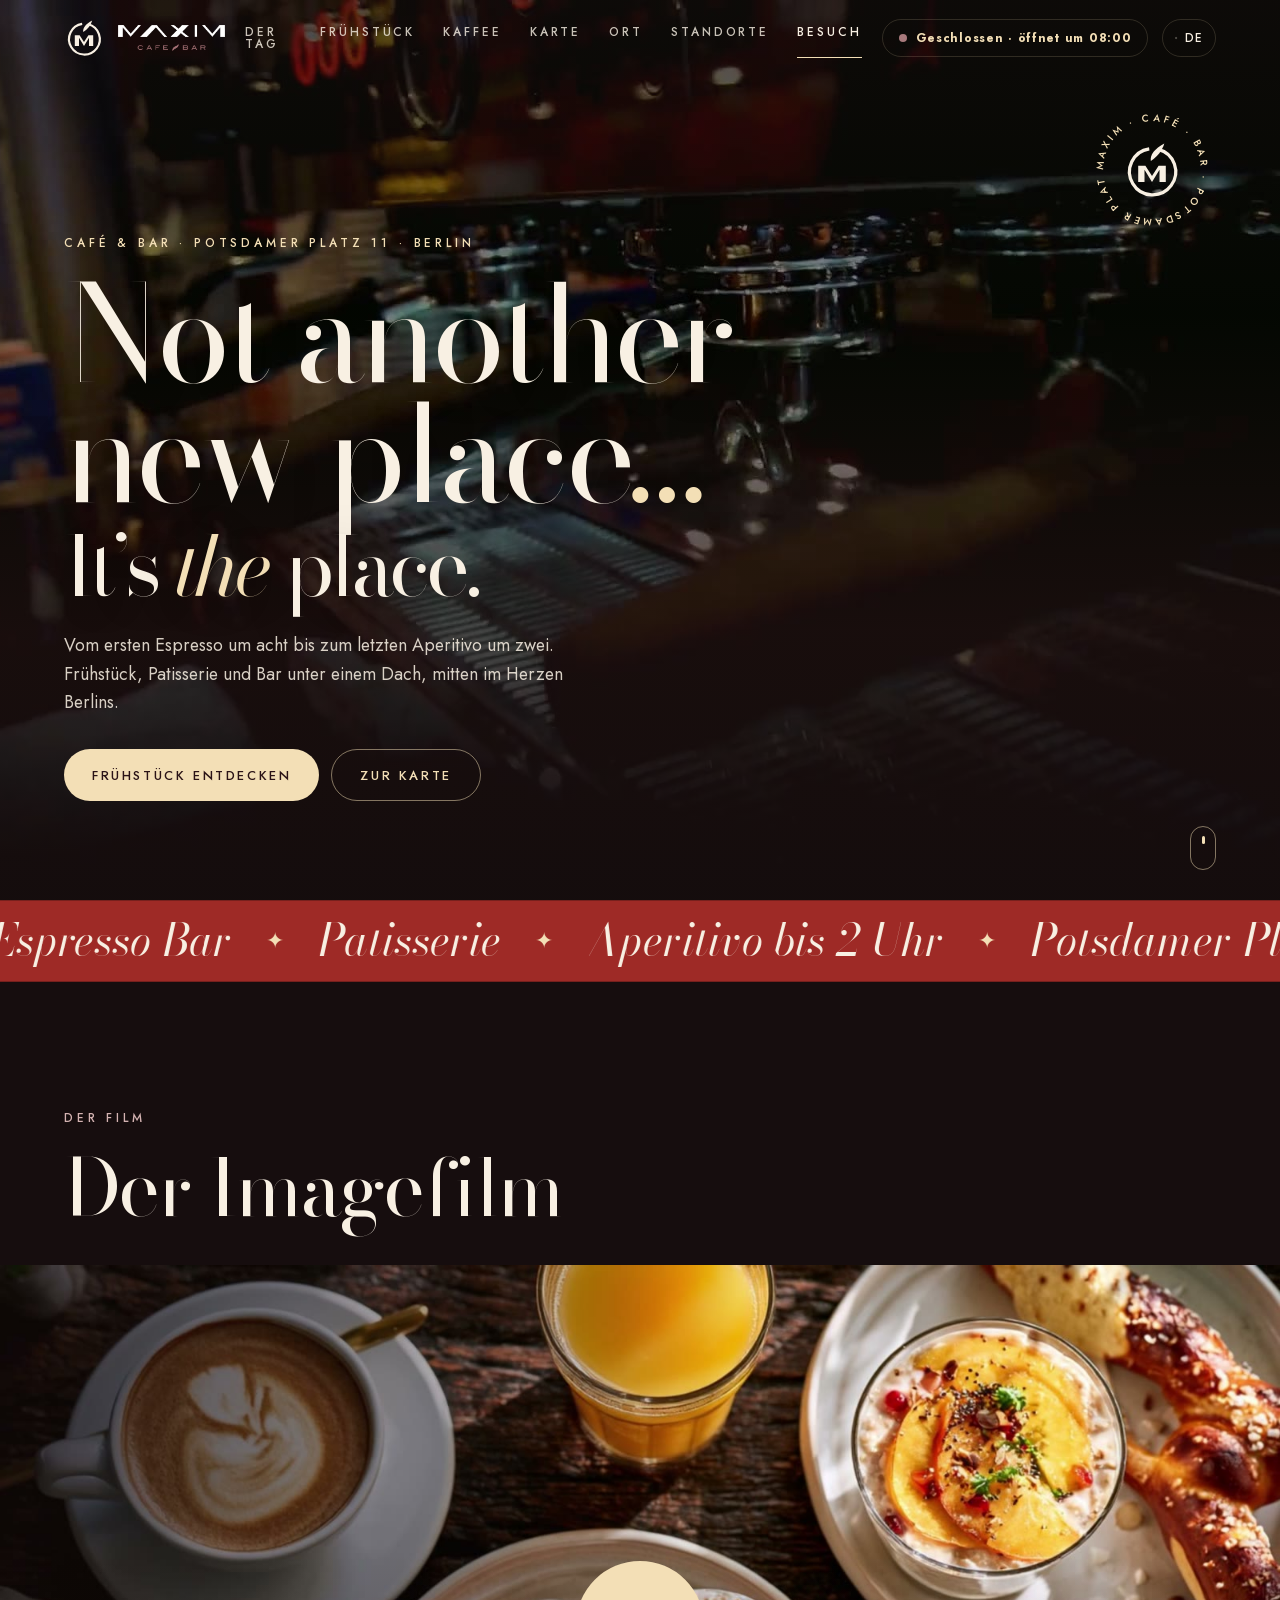
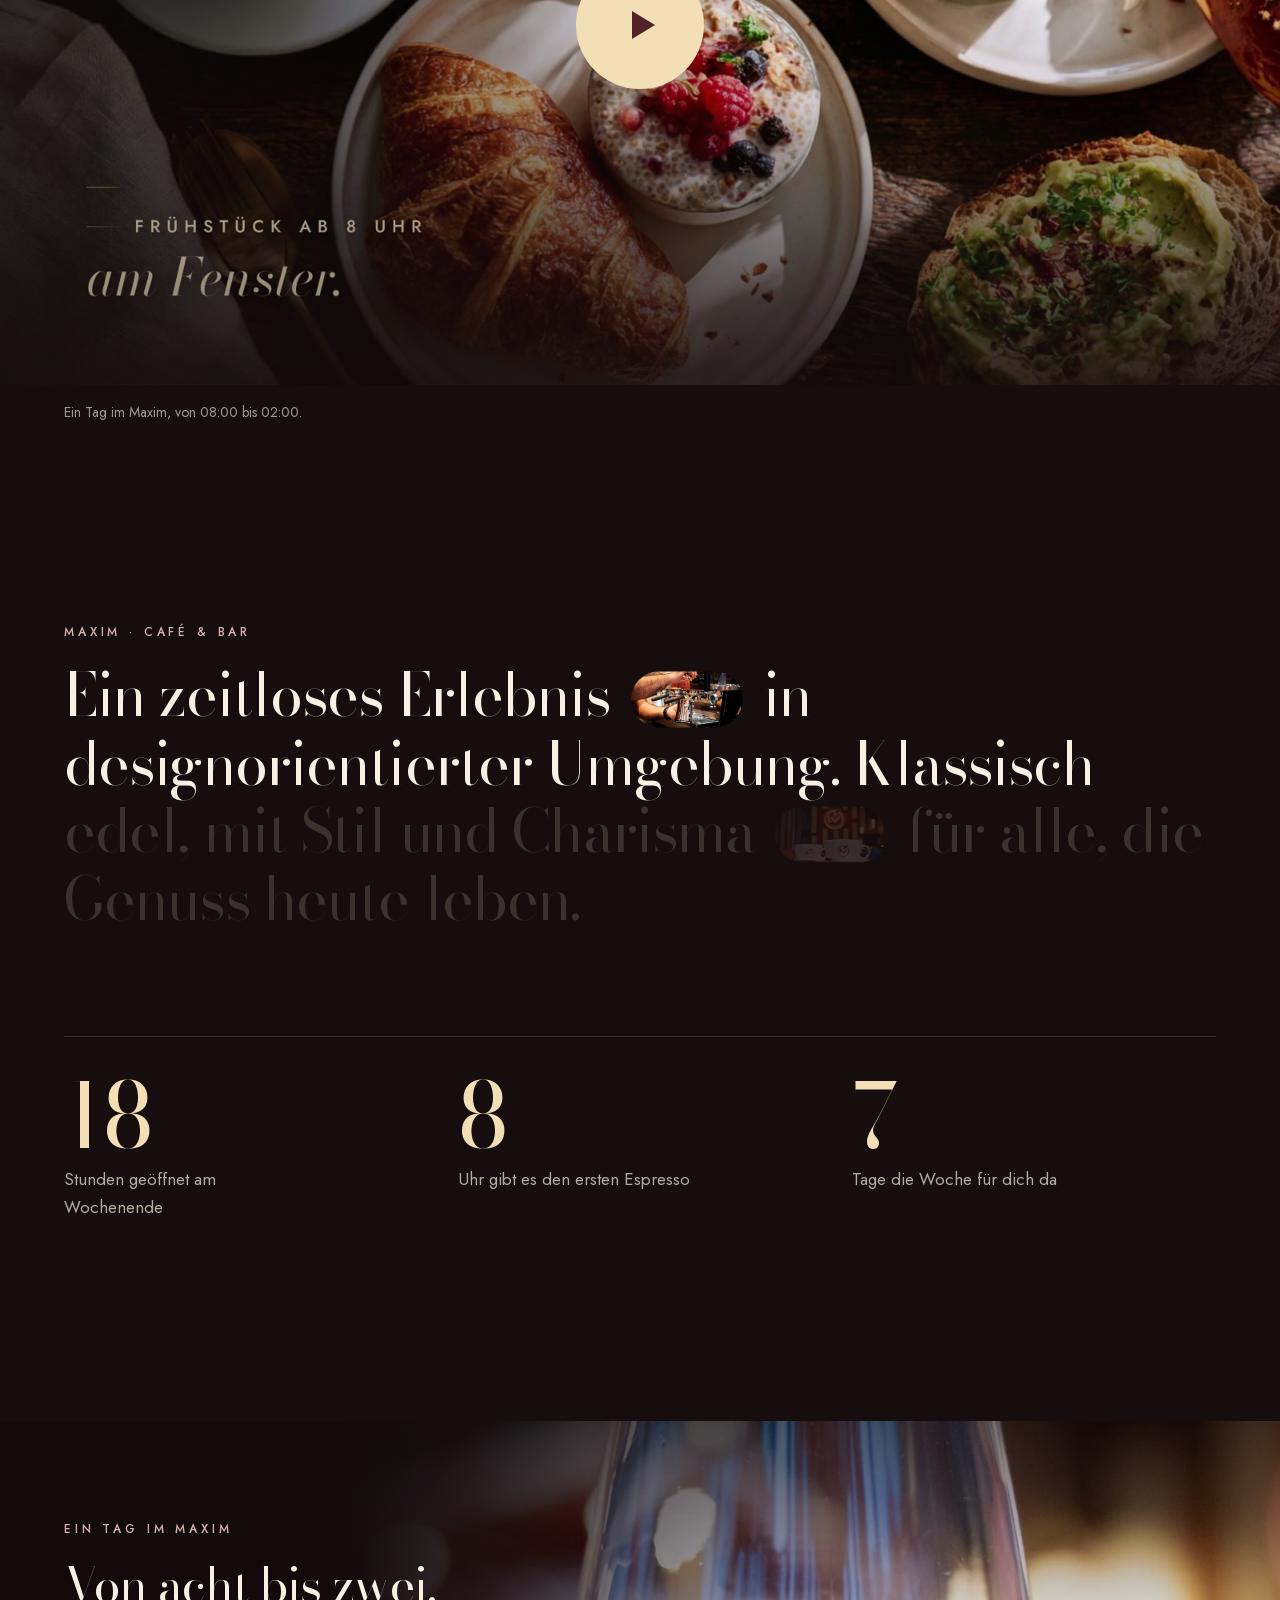
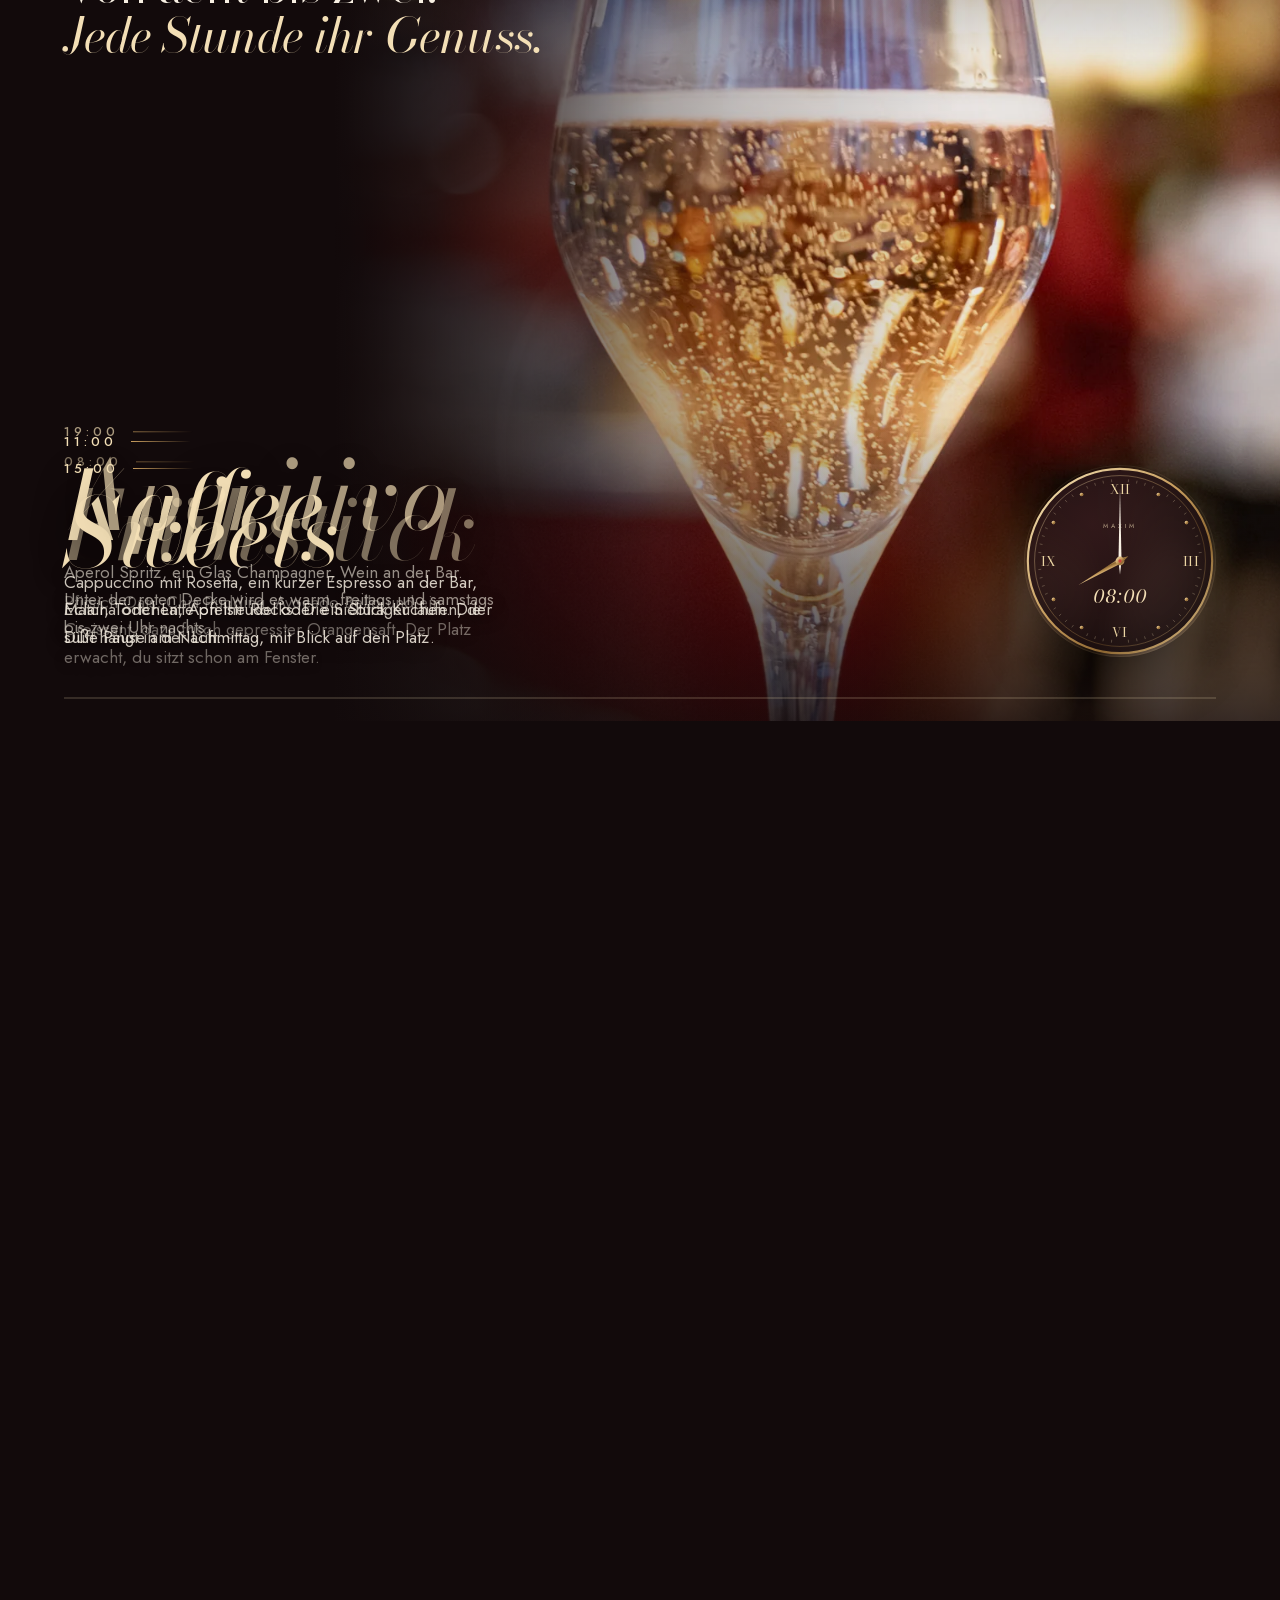
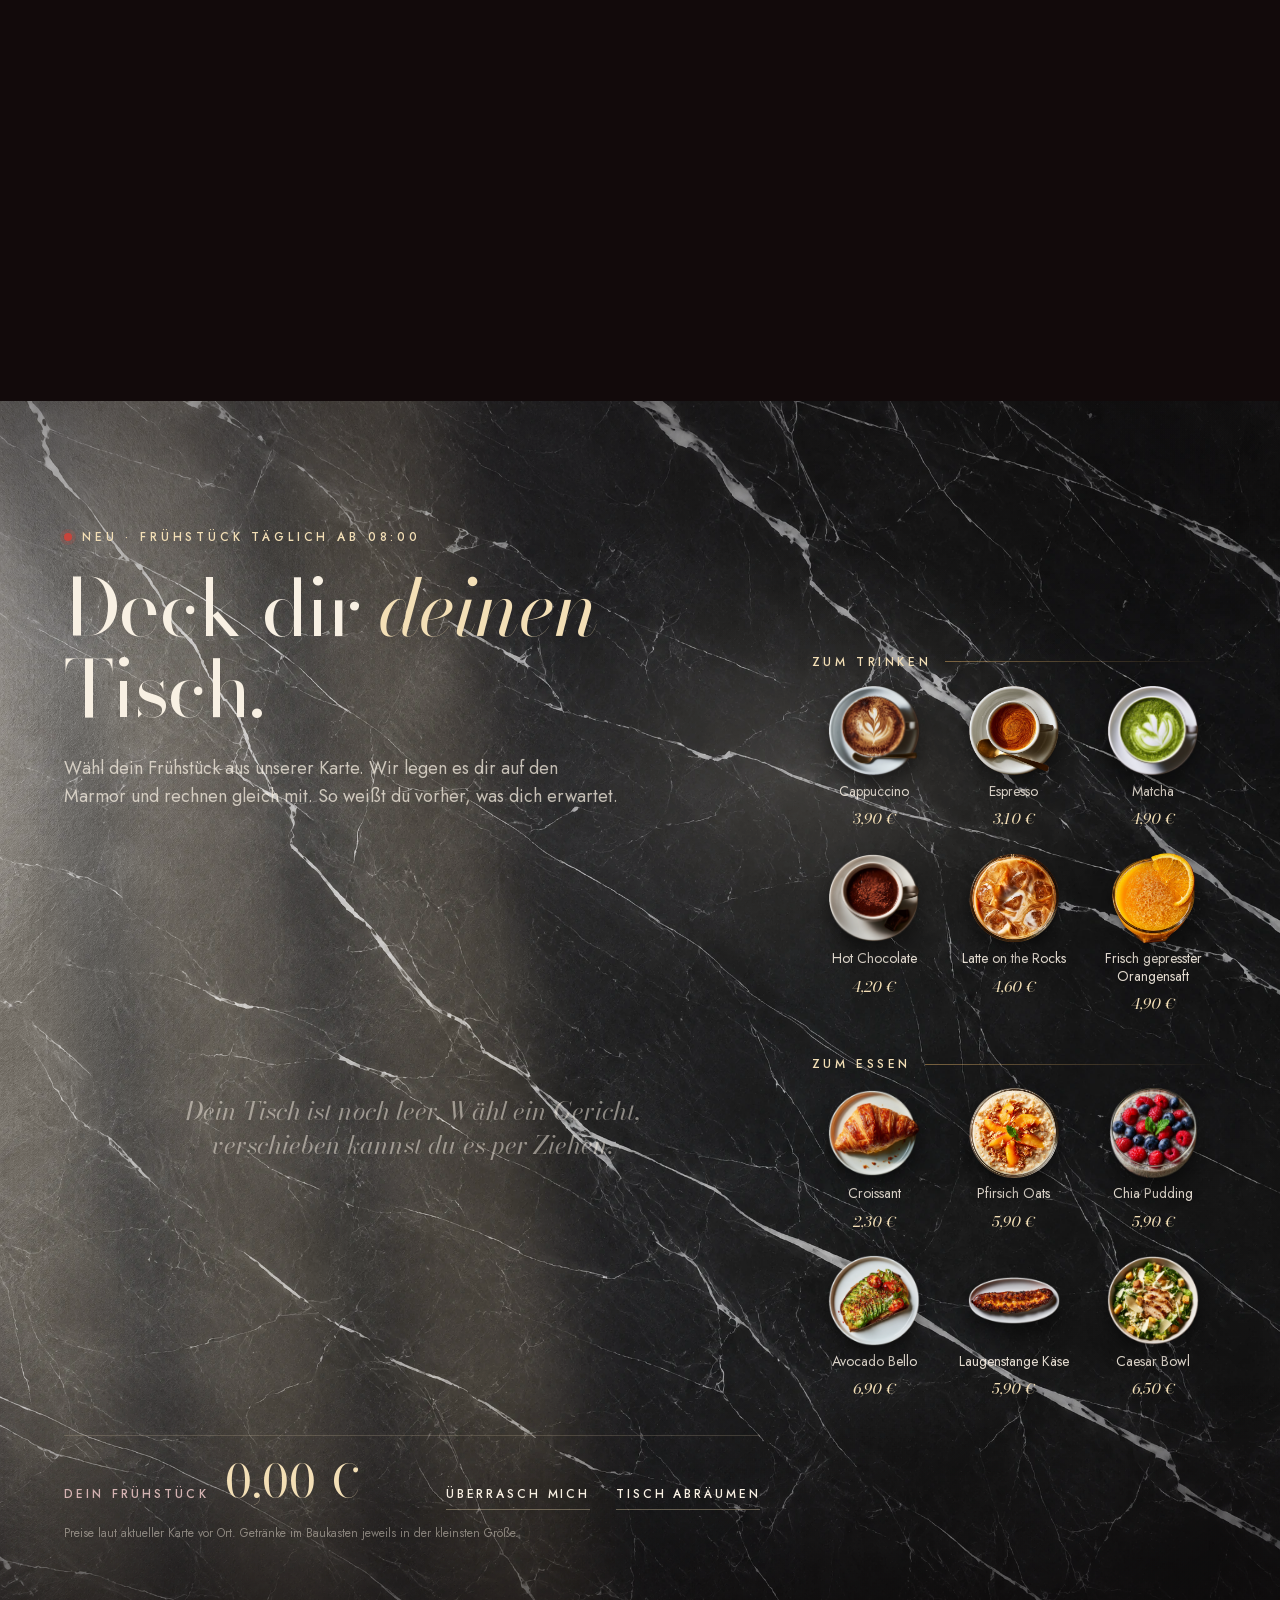
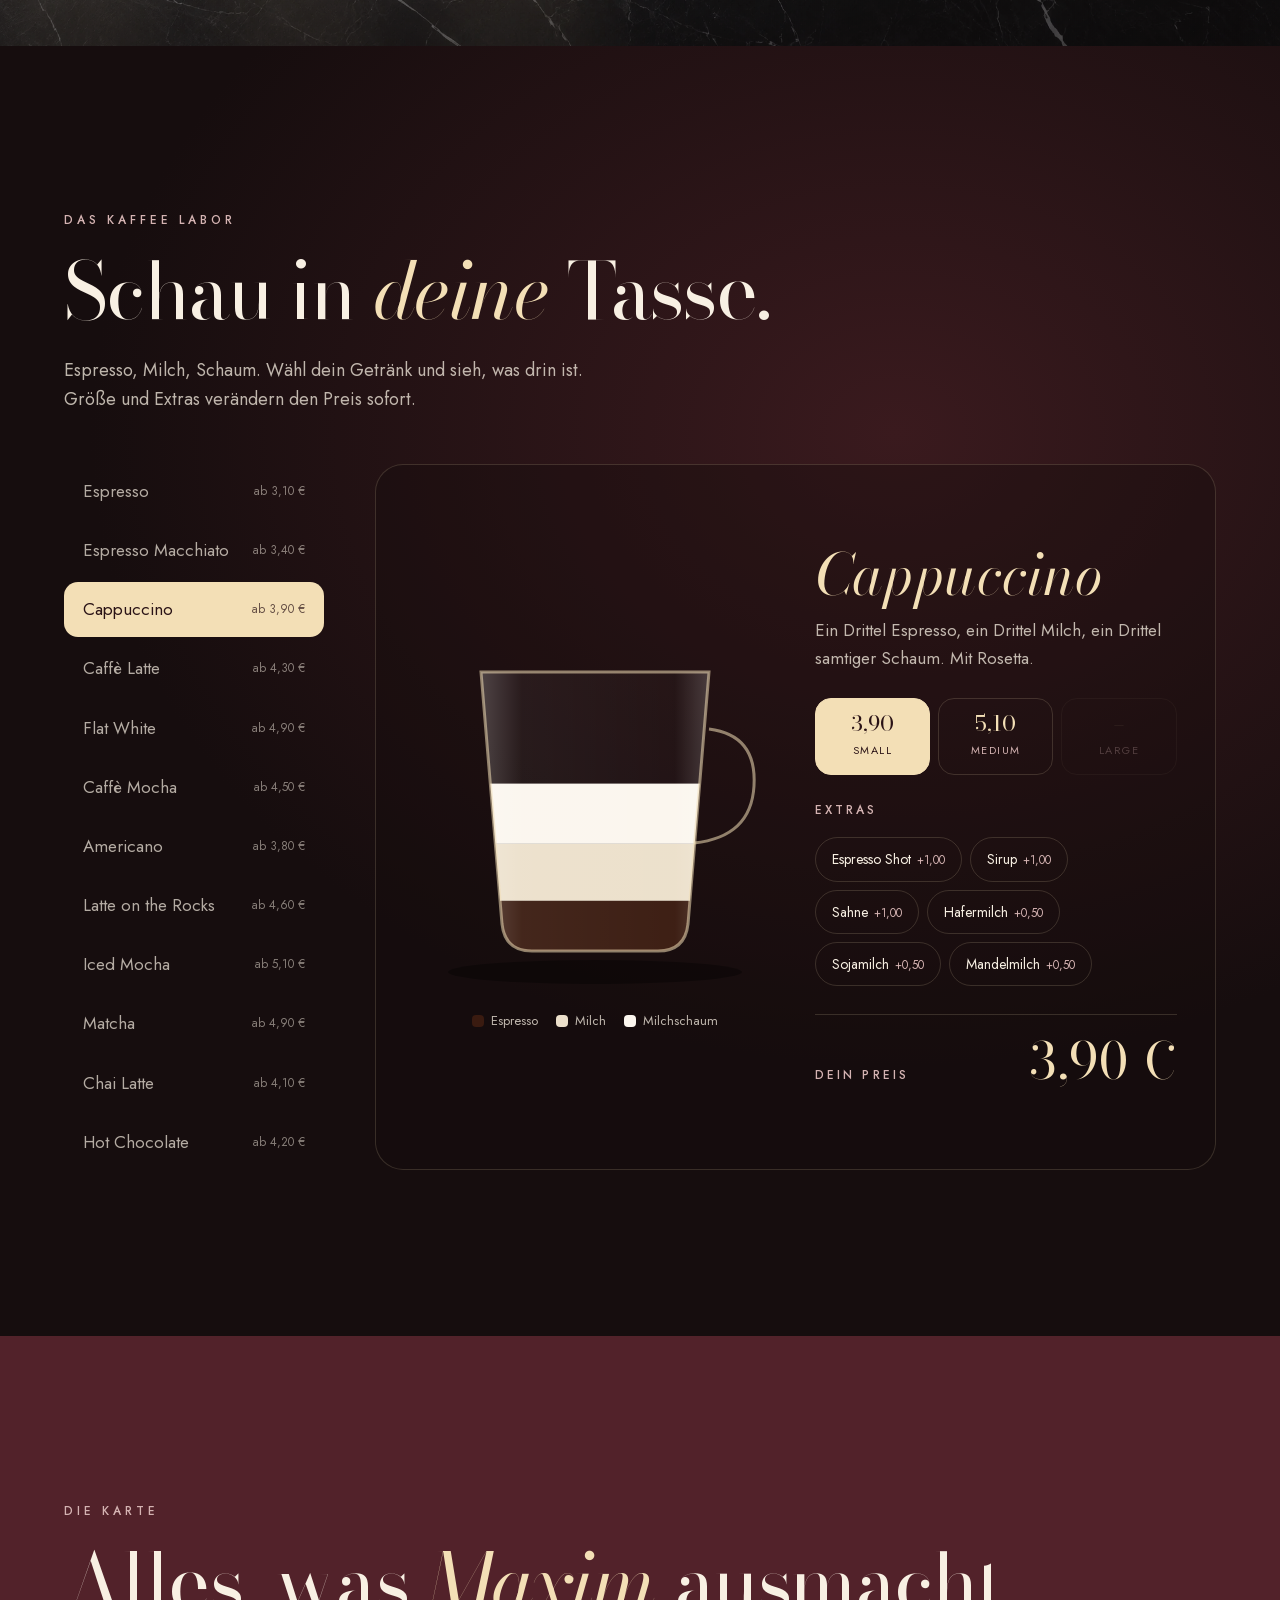
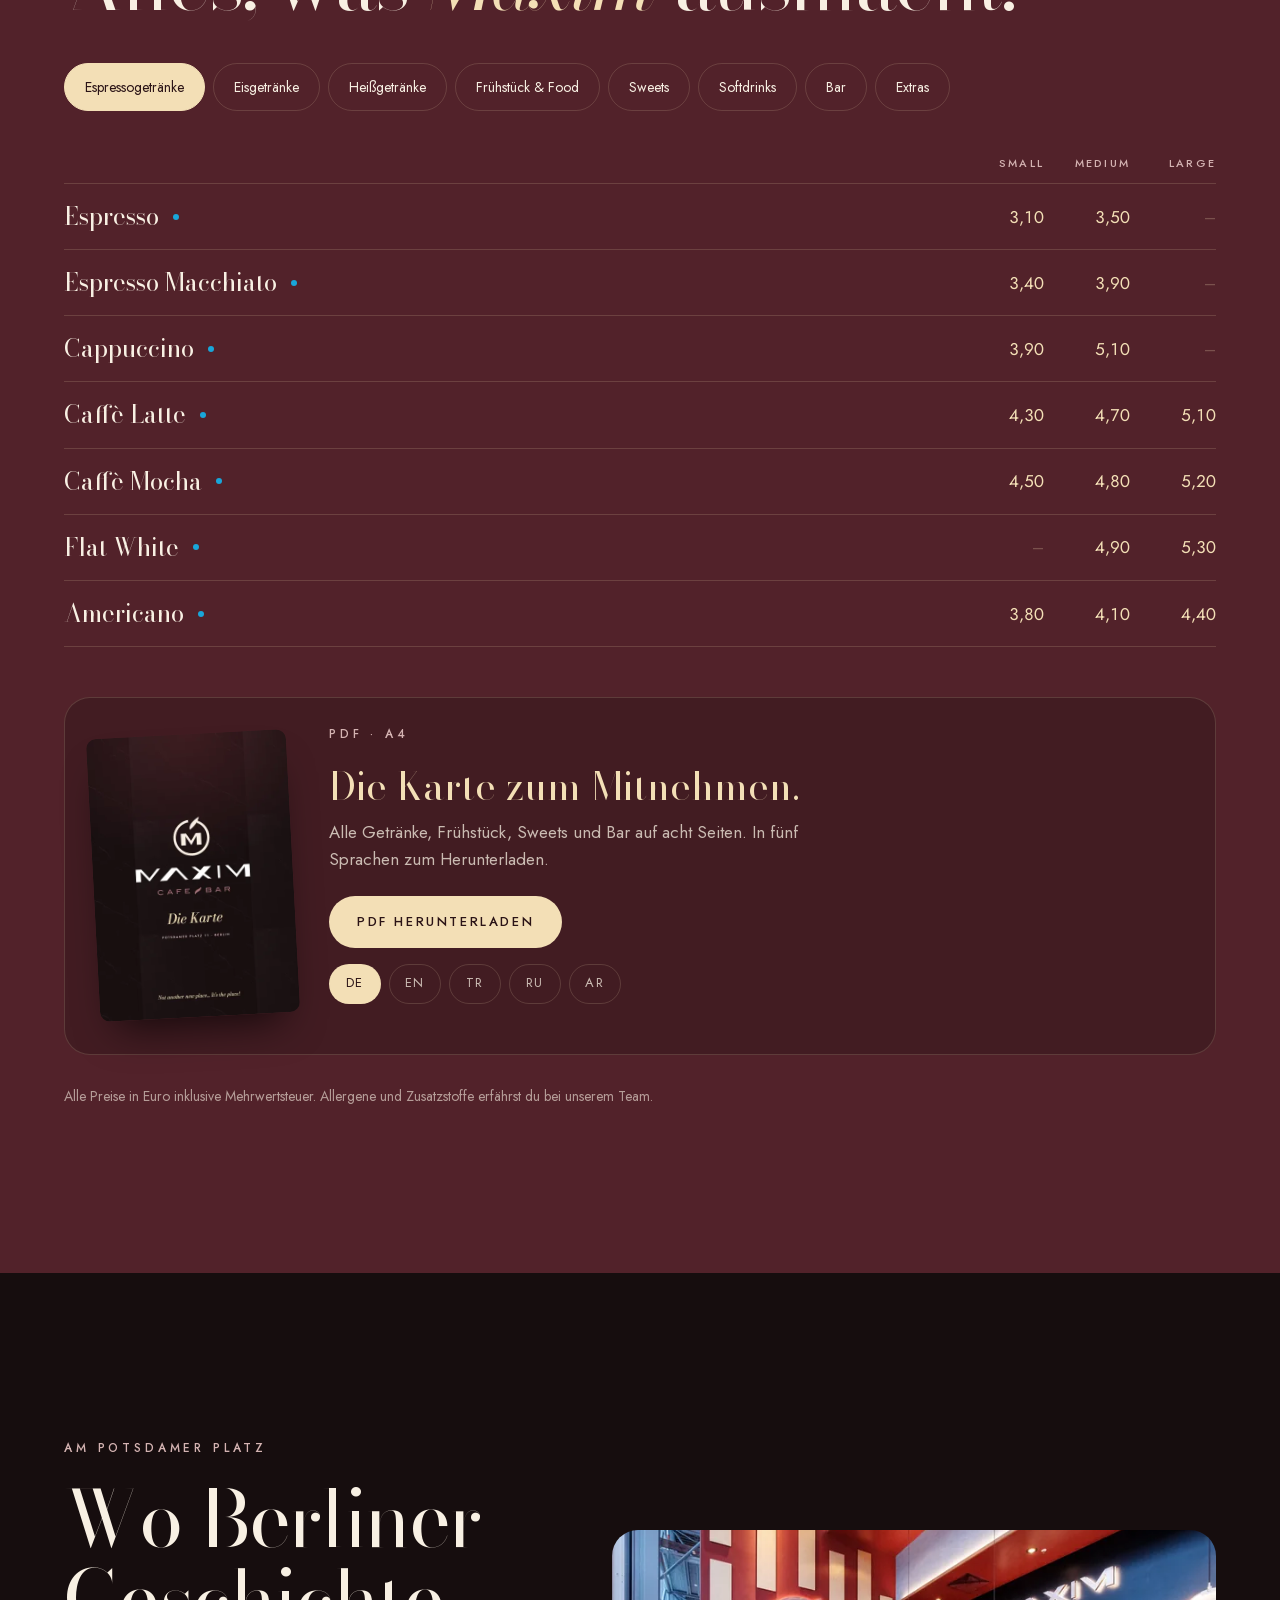
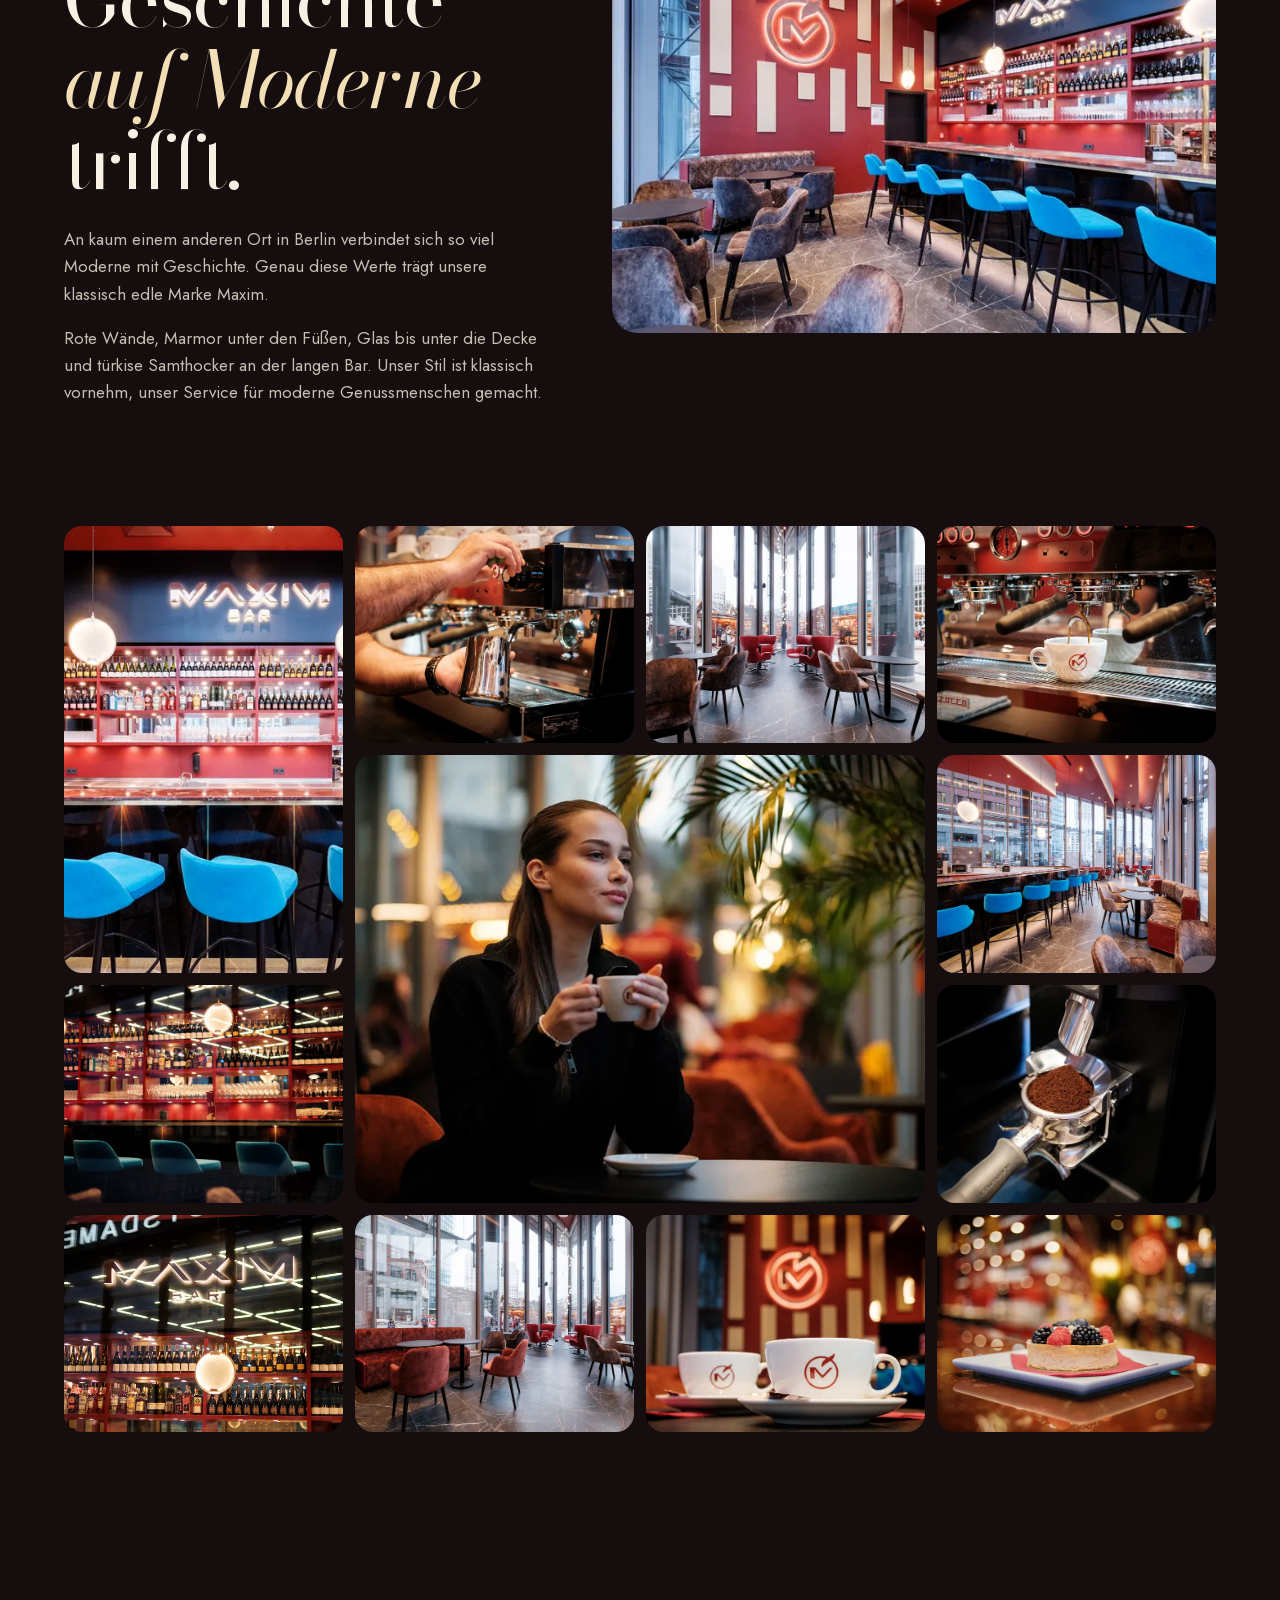
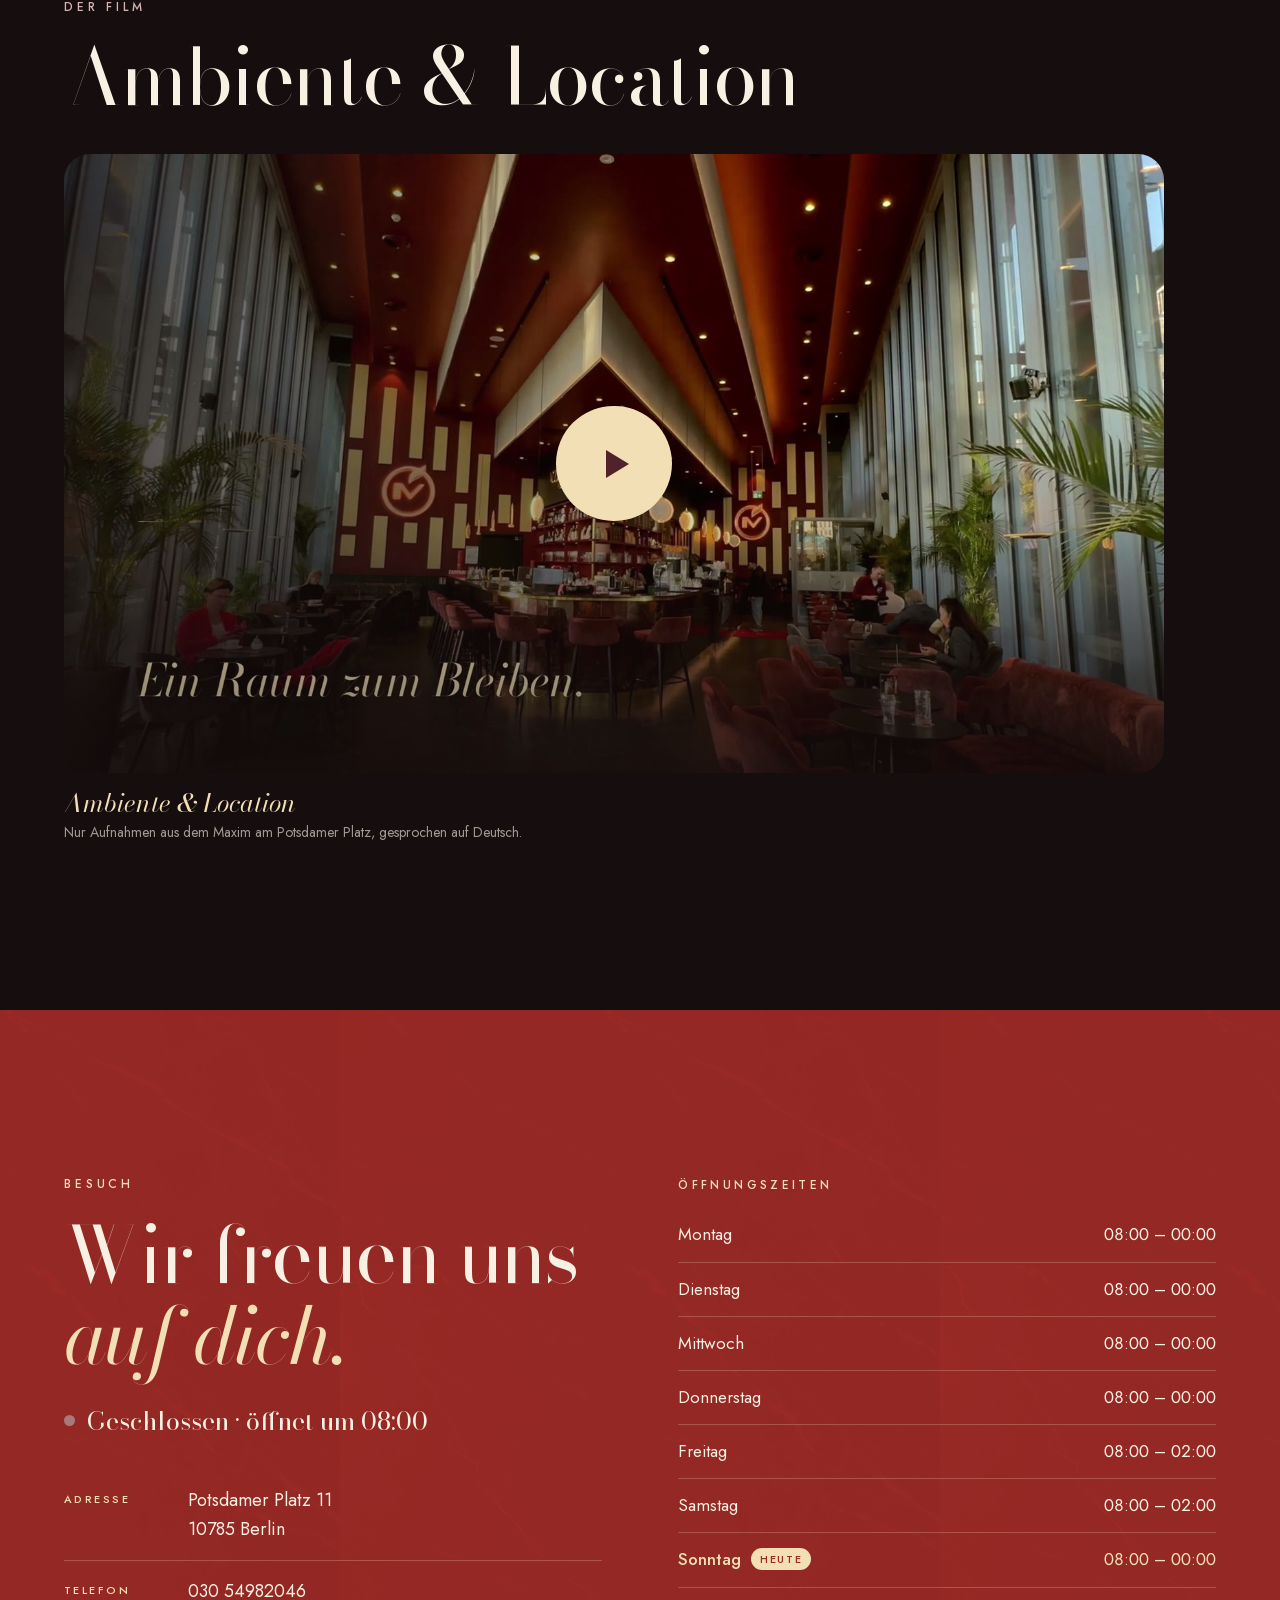
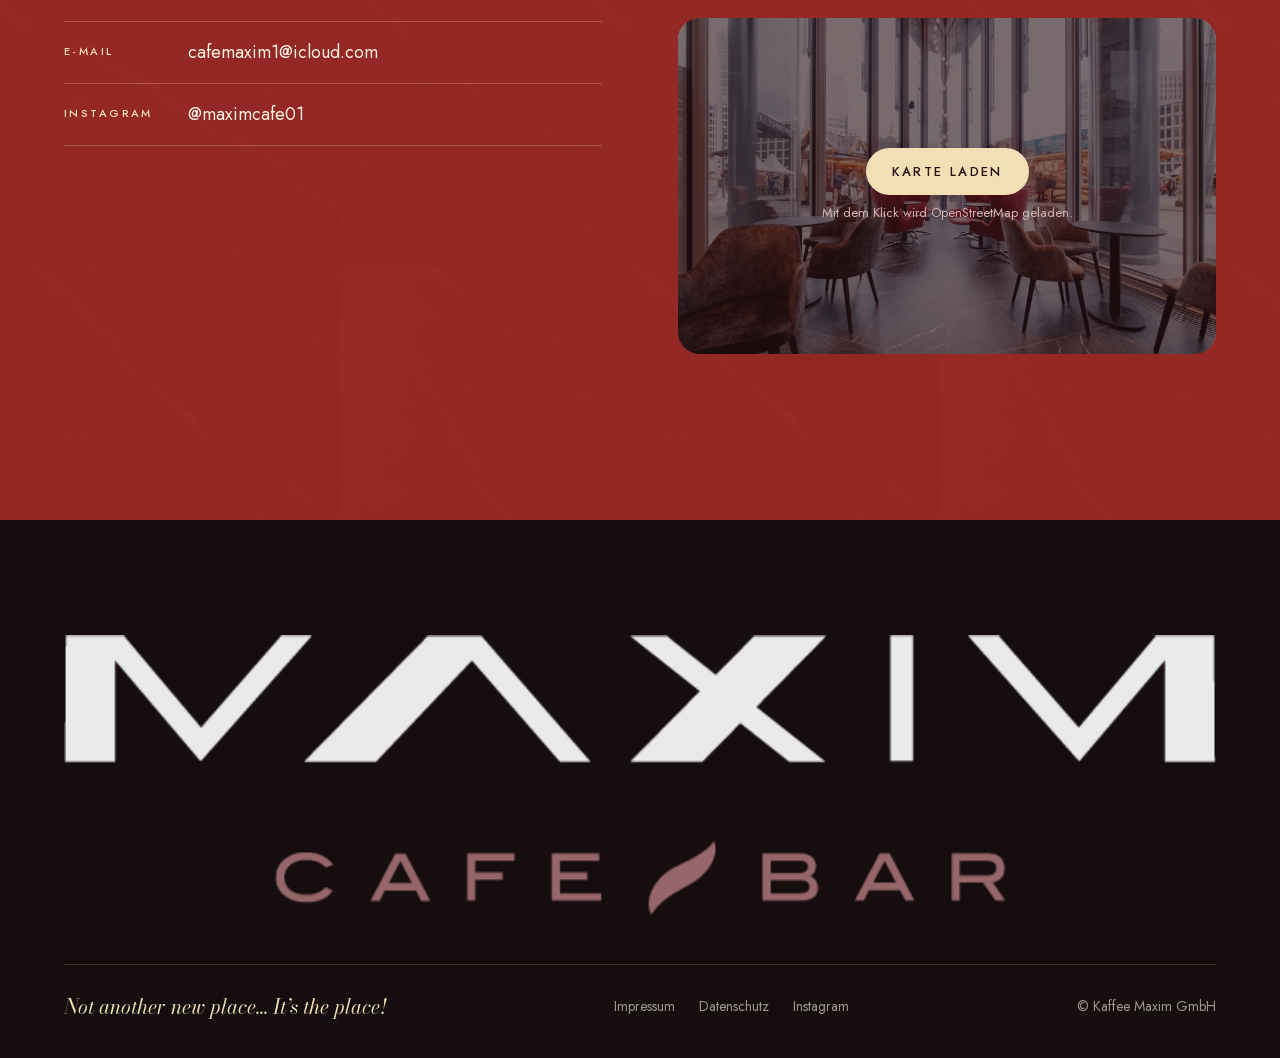
==== commit df2328eb: "Maxim Cafe Website 202611171123 Teil 5/6 Co-Authored-By: Claude Opus 5.5 <noreply@anthropic.com>" ====
--- a/index.html
+++ b/index.html
@@ -15,7 +15,7 @@
 <meta property="og:description" content="Not another new place. It’s the place. Frühstück, Kaffee, Sweets und Aperitivo am Potsdamer Platz.">
 <meta property="og:image" content="https://nadercbz.github.io/maxim-cafe/assets/img/og.jpg">
 <meta property="og:type" content="website">
-<link rel="icon" href="assets/img/logo.svg" type="image/svg+xml">
+<link rel="icon" href="assets/img/logo.svg?v=2" type="image/svg+xml">
 <link rel="alternate" hreflang="de" href="?lang=de"><link rel="alternate" hreflang="en" href="?lang=en"><link rel="alternate" hreflang="tr" href="?lang=tr"><link rel="alternate" hreflang="ru" href="?lang=ru"><link rel="alternate" hreflang="ar" href="?lang=ar">
 <link rel="stylesheet" href="css/fonts.css?v=1">
 <script>if(document.documentElement.lang==="ru")document.write('<link rel="stylesheet" href="css/fonts-ru.css?v=1">');if(document.documentElement.lang==="ar")document.write('<link rel="stylesheet" href="css/fonts-ar.css?v=1">');</script>
@@ -36,11 +36,9 @@
 <svg width="0" height="0" style="position:absolute" aria-hidden="true">
   <defs>
     <symbol id="maxim-m" viewBox="0 0 100 100">
-      <circle class="m-ring2" cx="50" cy="53" r="45" fill="none" stroke="#a87a7c" stroke-width="1.8"/>
       <path class="m-ring" d="M60.6 15.6 A38.5 38.5 0 1 1 45.4 14.8" fill="none" stroke="currentColor" stroke-width="5.4" stroke-linecap="butt"/>
-      <path class="m-leaf2" d="M50.5 37.5 C49 27 57 19 72.5 10.5 C69.5 22 62 30.5 50.5 37.5Z" fill="#a87a7c"/>
       <path class="m-leaf" d="M48 35 C46.5 24 54.5 15 70.5 6 C67 18 59.5 27.5 48 35Z" fill="currentColor"/>
-      <path class="m-m2" d="M50 70 L62.5 49.5 L62.5 70 L73 70 L73 43 L61 43 L50 60Z" fill="#a87a7c"/>
+      <path class="m-m2" d="M50 70 L62.5 49.5 L62.5 70 L73 70 L73 43 L61 43 L50 60Z" fill="currentColor"/>
       <path class="m-m" d="M27 43 L39 43 L50 60 L50 70 L37.5 49.5 L37.5 70 L27 70Z" fill="currentColor"/>
     </symbol>
   </defs>
@@ -408,6 +406,6 @@
 <script src="vendor/gsap.min.js"></script>
 <script src="vendor/ScrollTrigger.min.js"></script>
 <script src="vendor/lenis.min.js"></script>
-<script src="js/main.js?v=14"></script>
+<script src="js/main.js?v=15"></script>
 </body>
 </html>
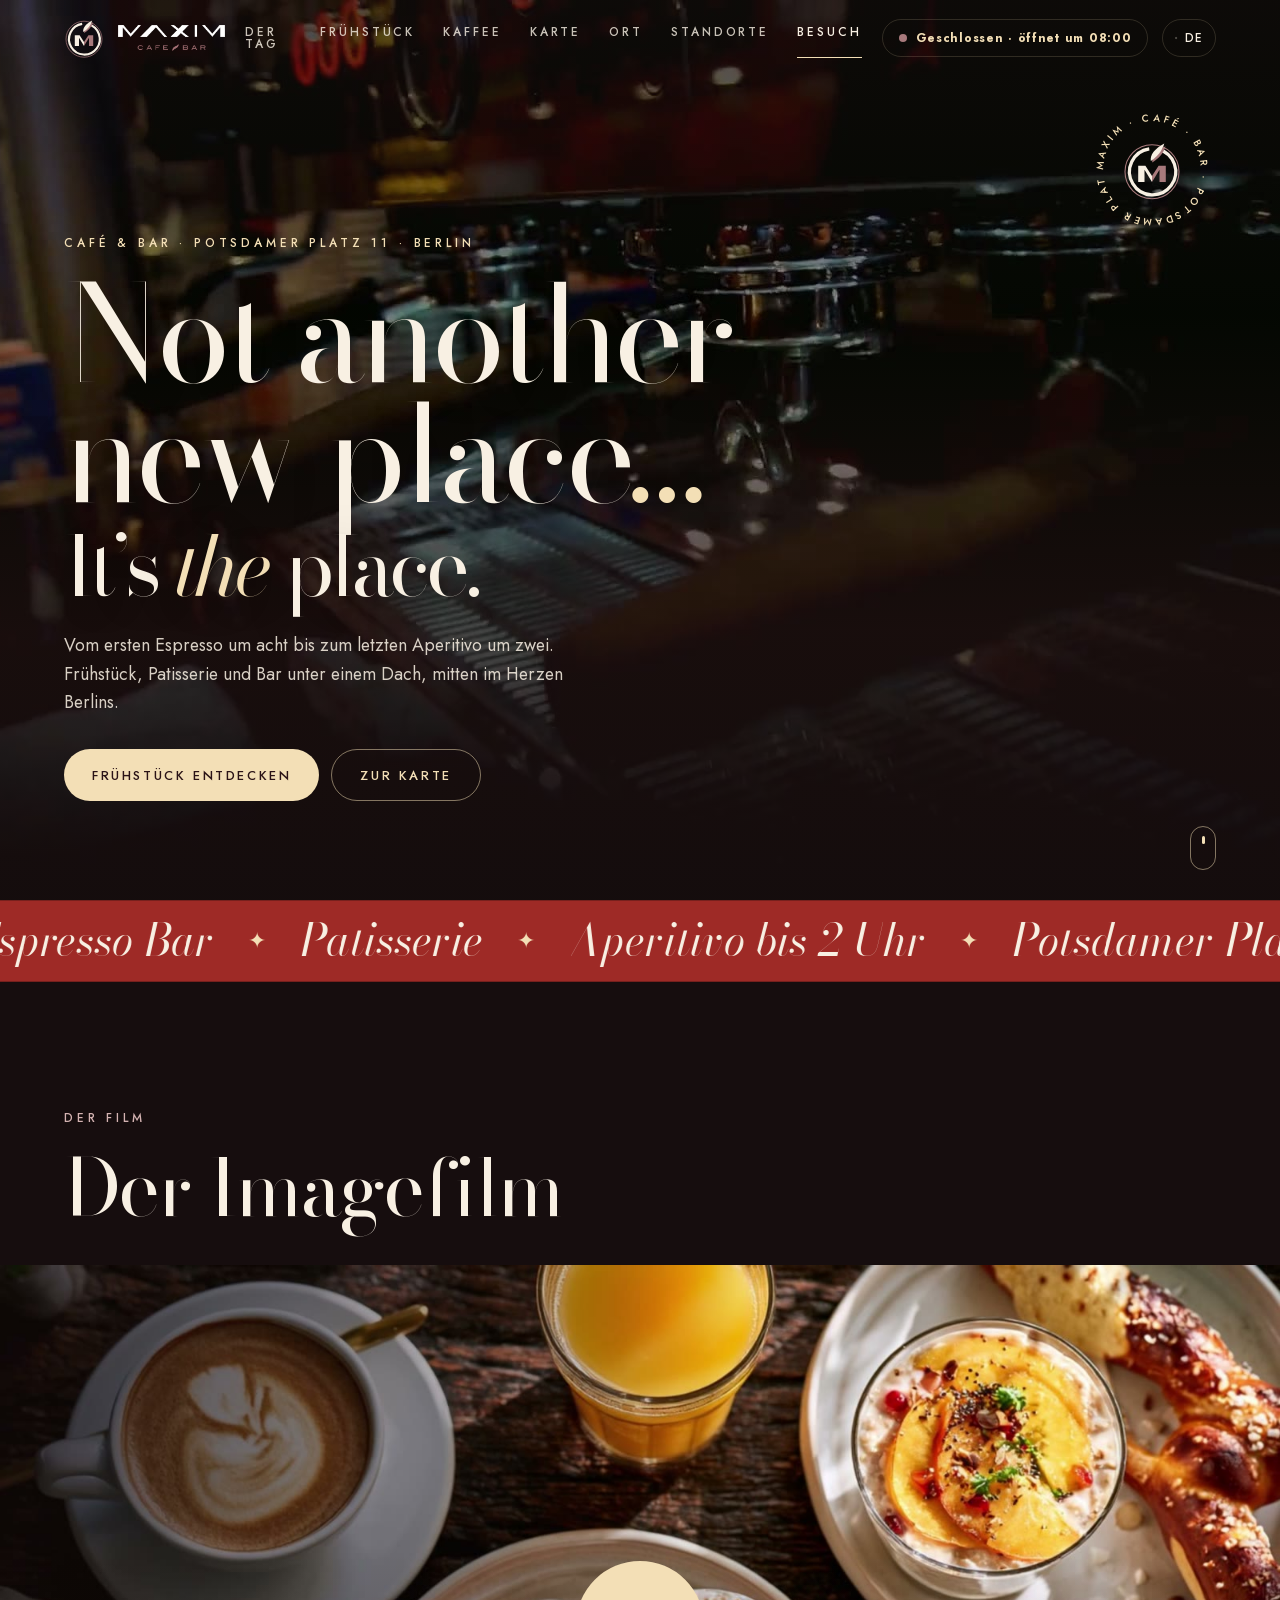
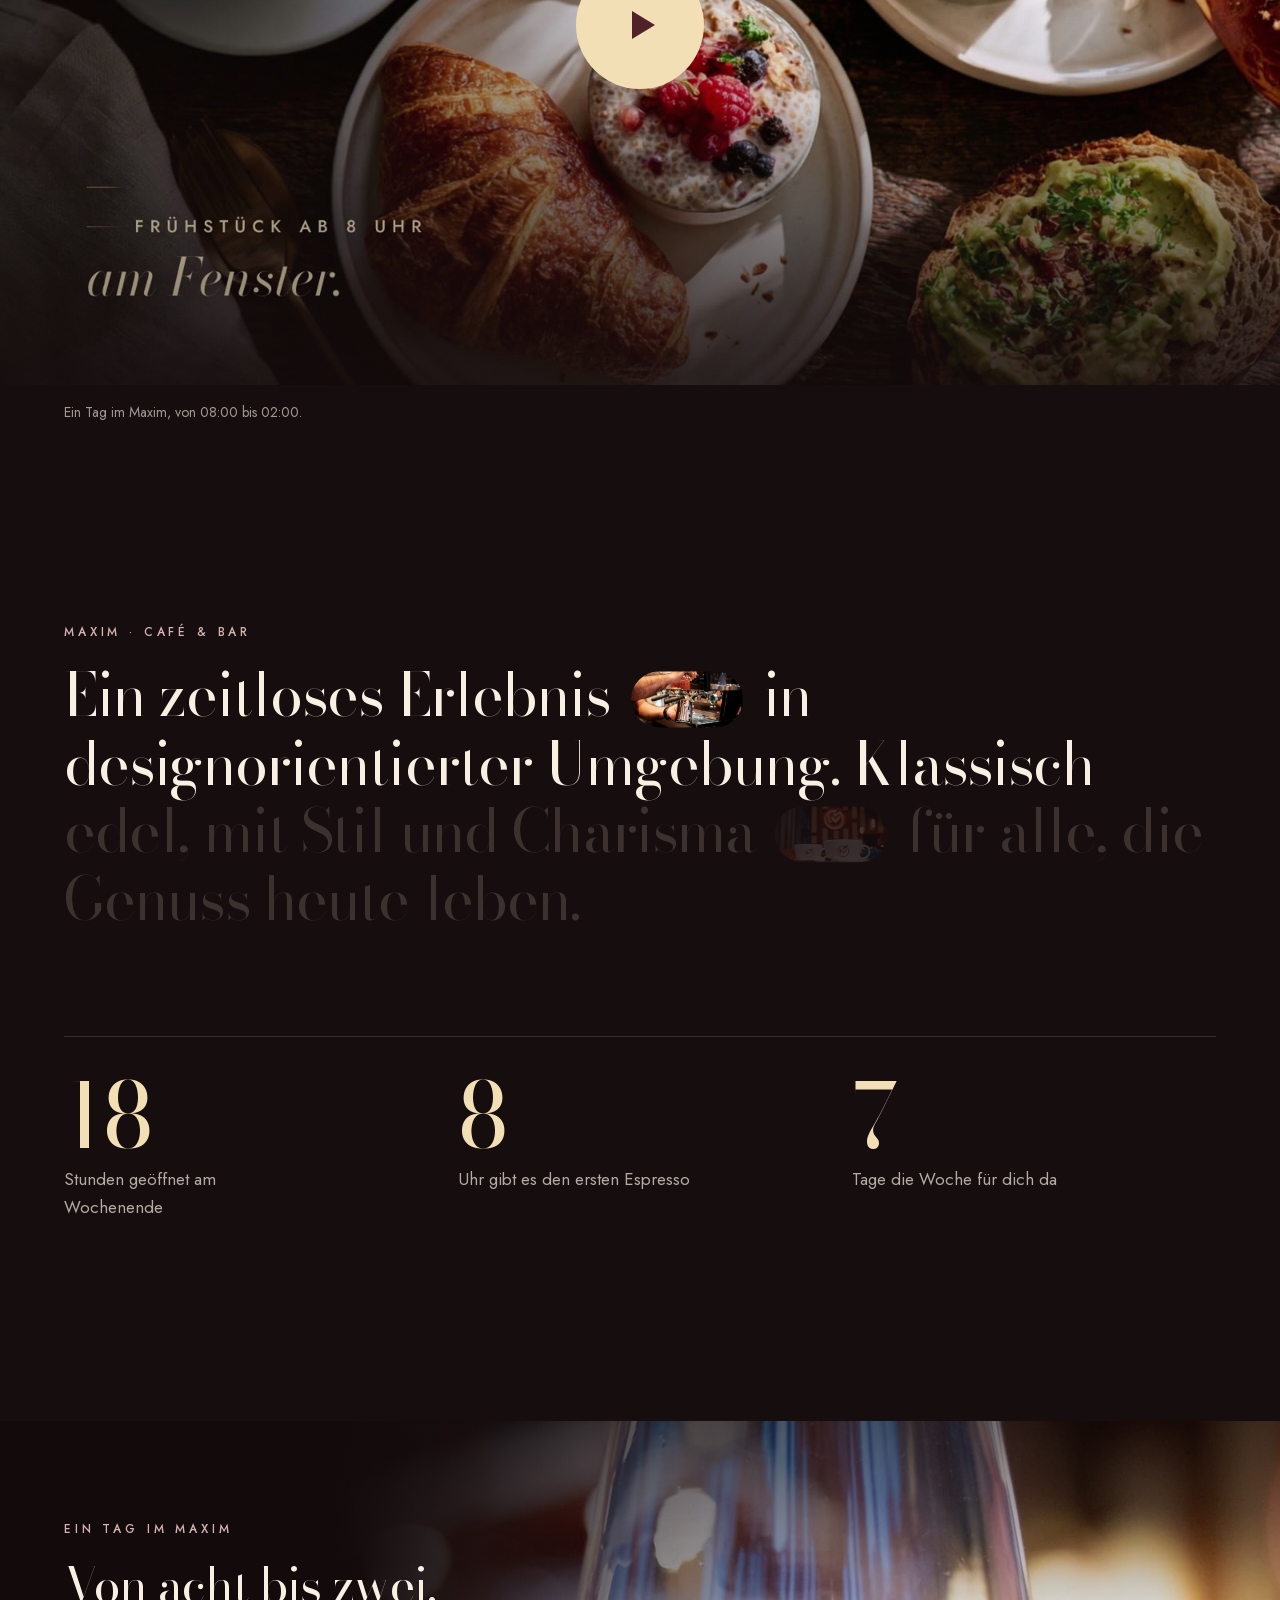
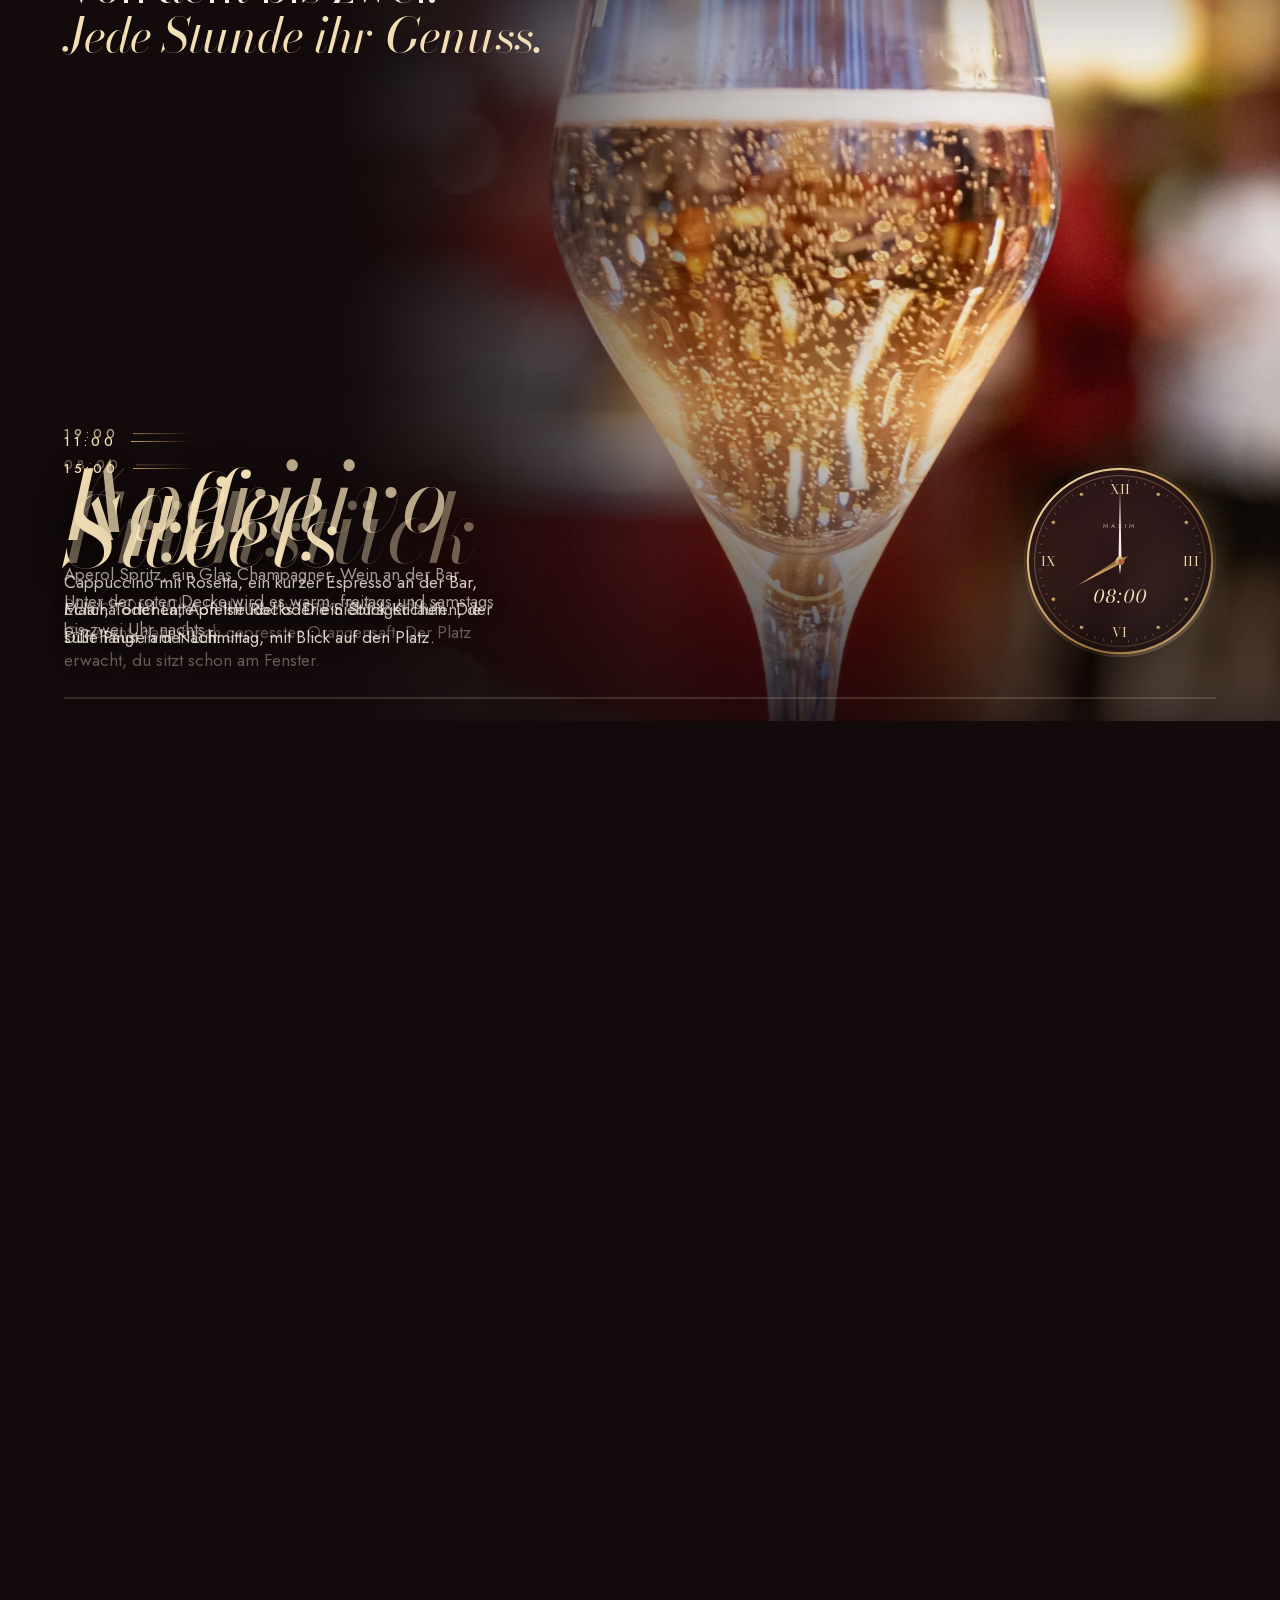
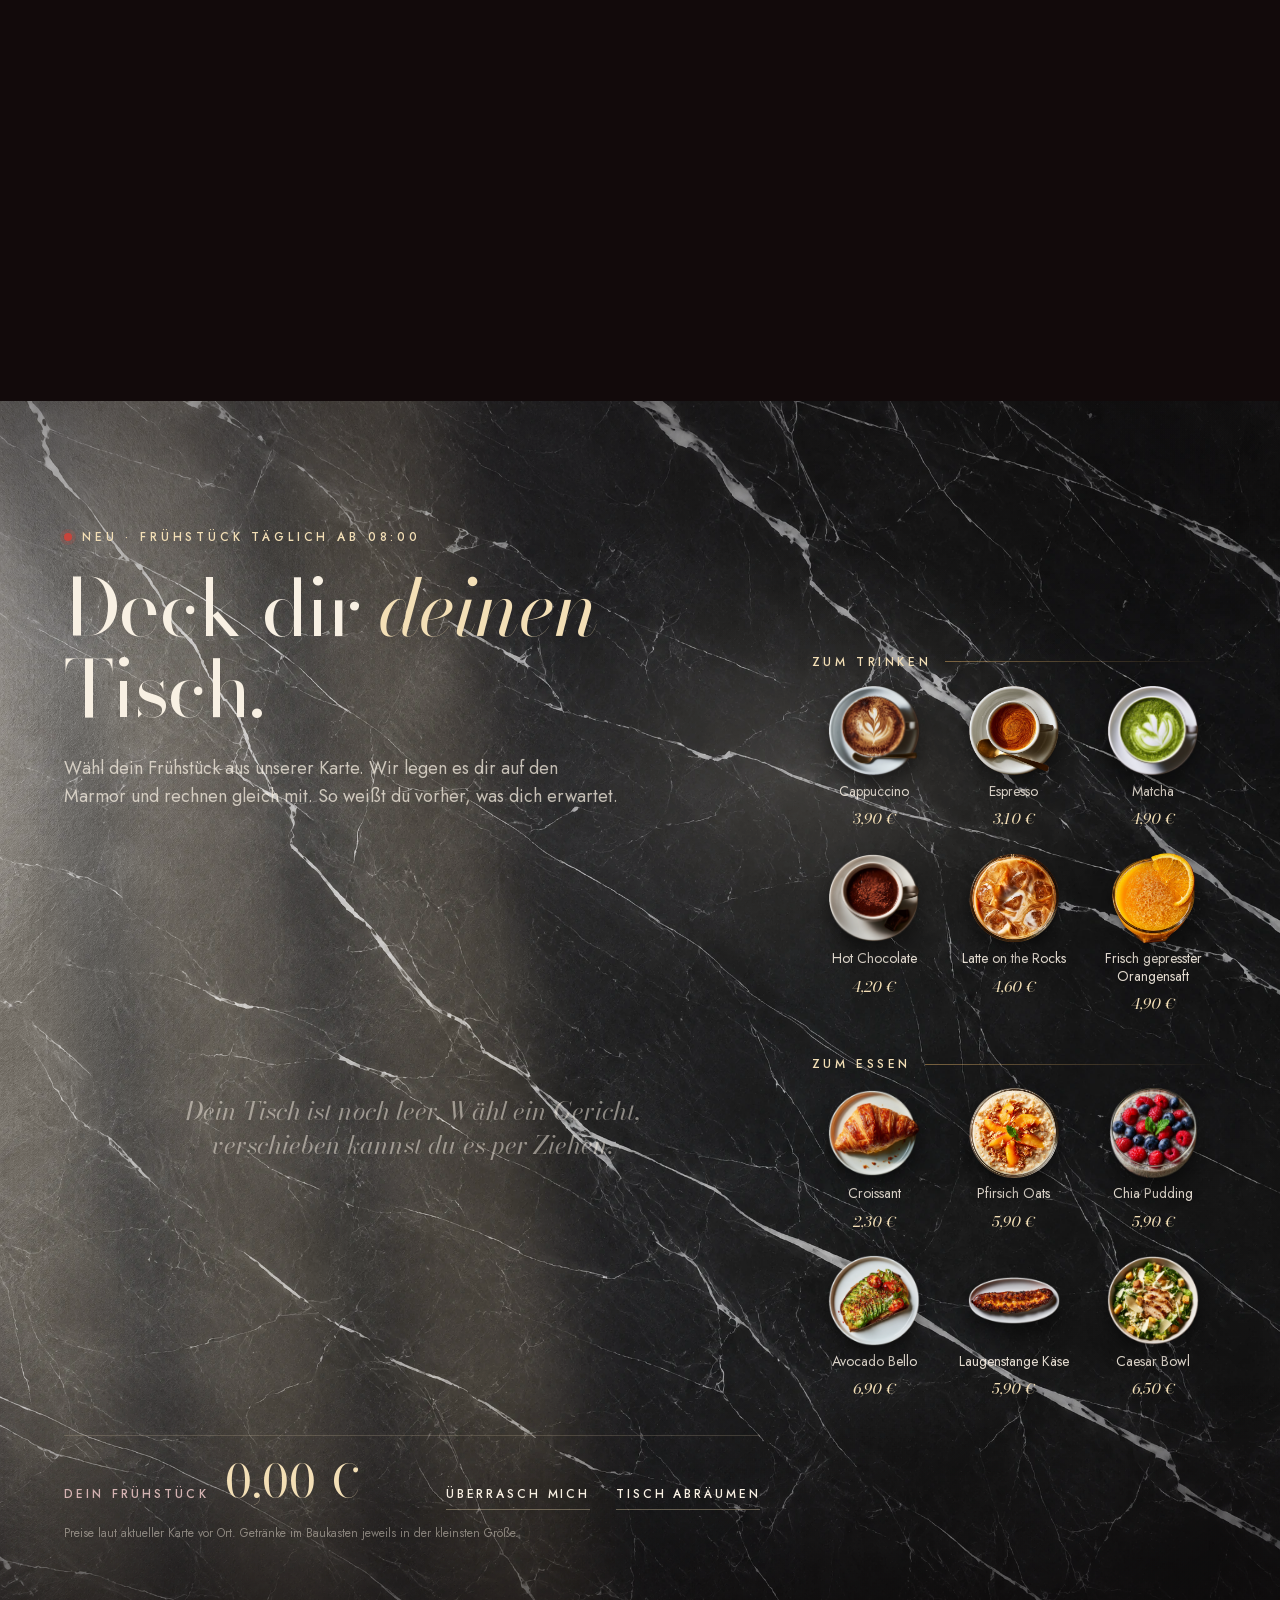
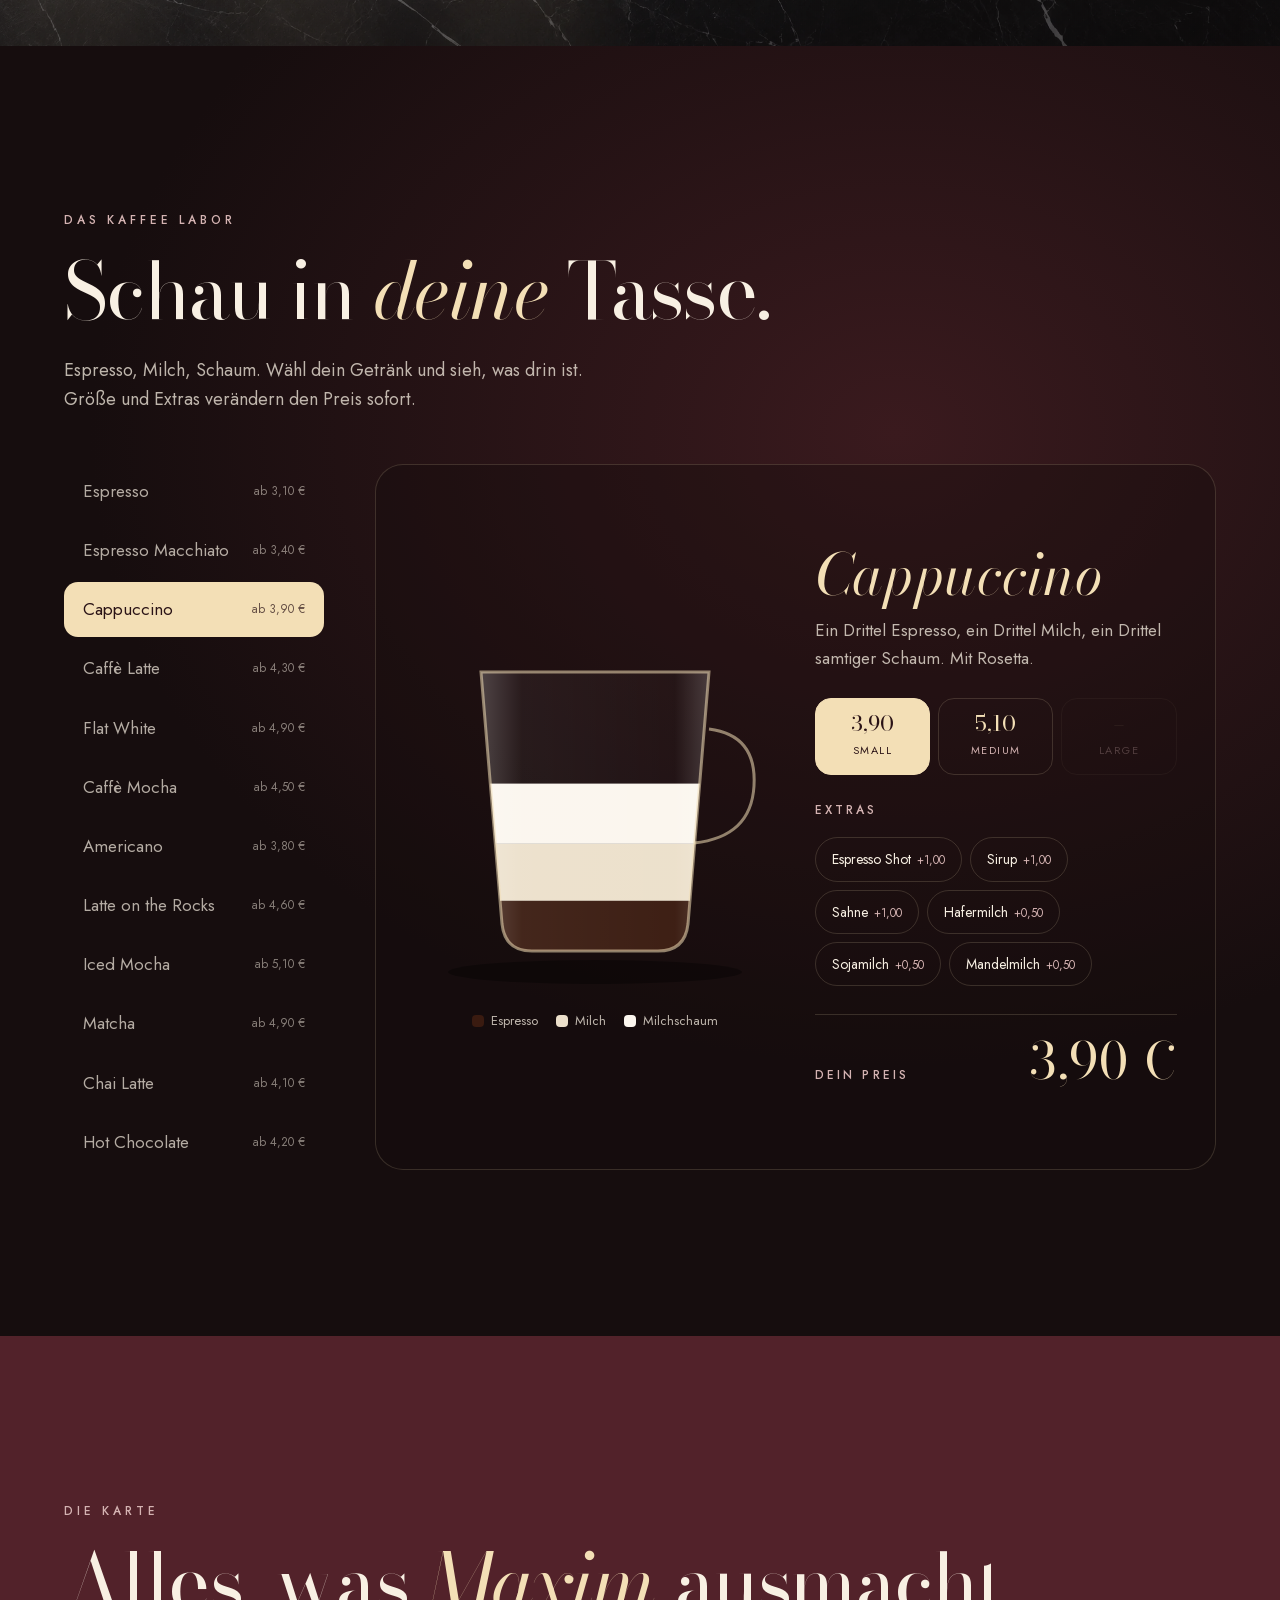
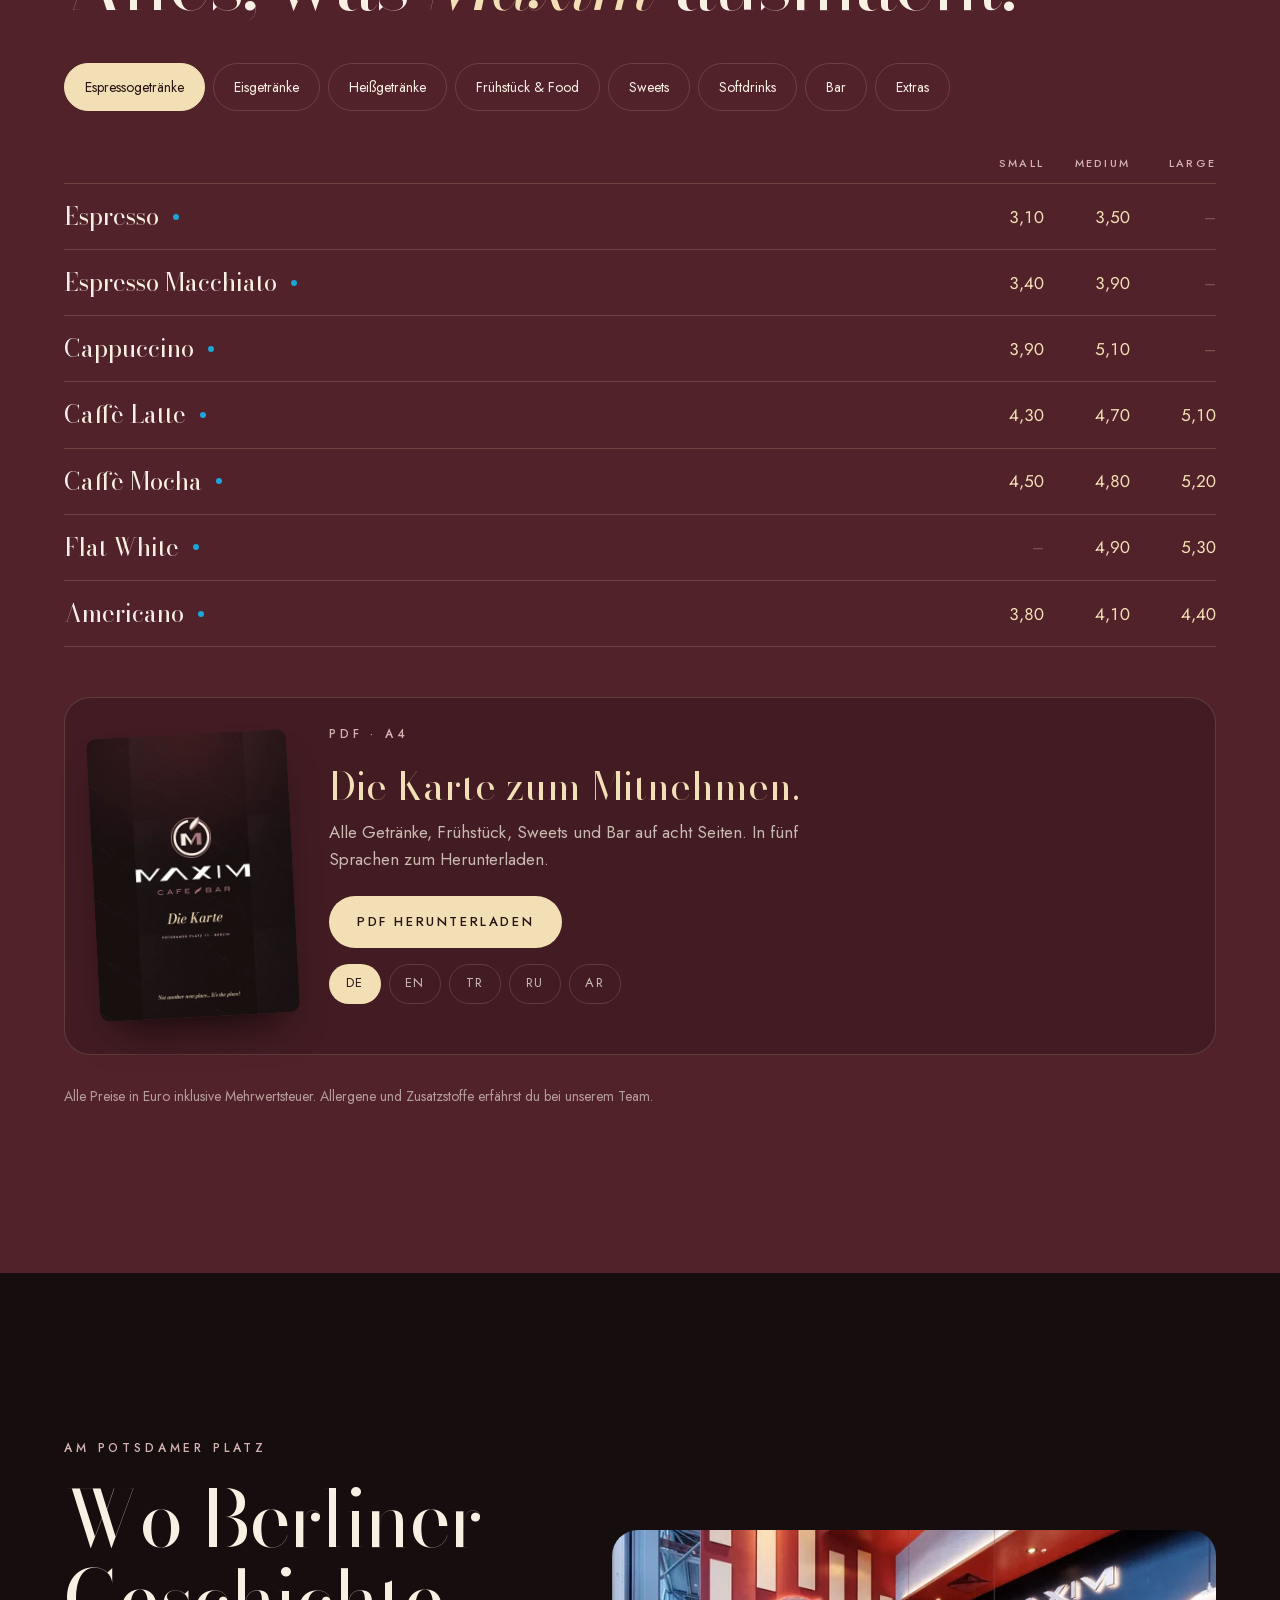
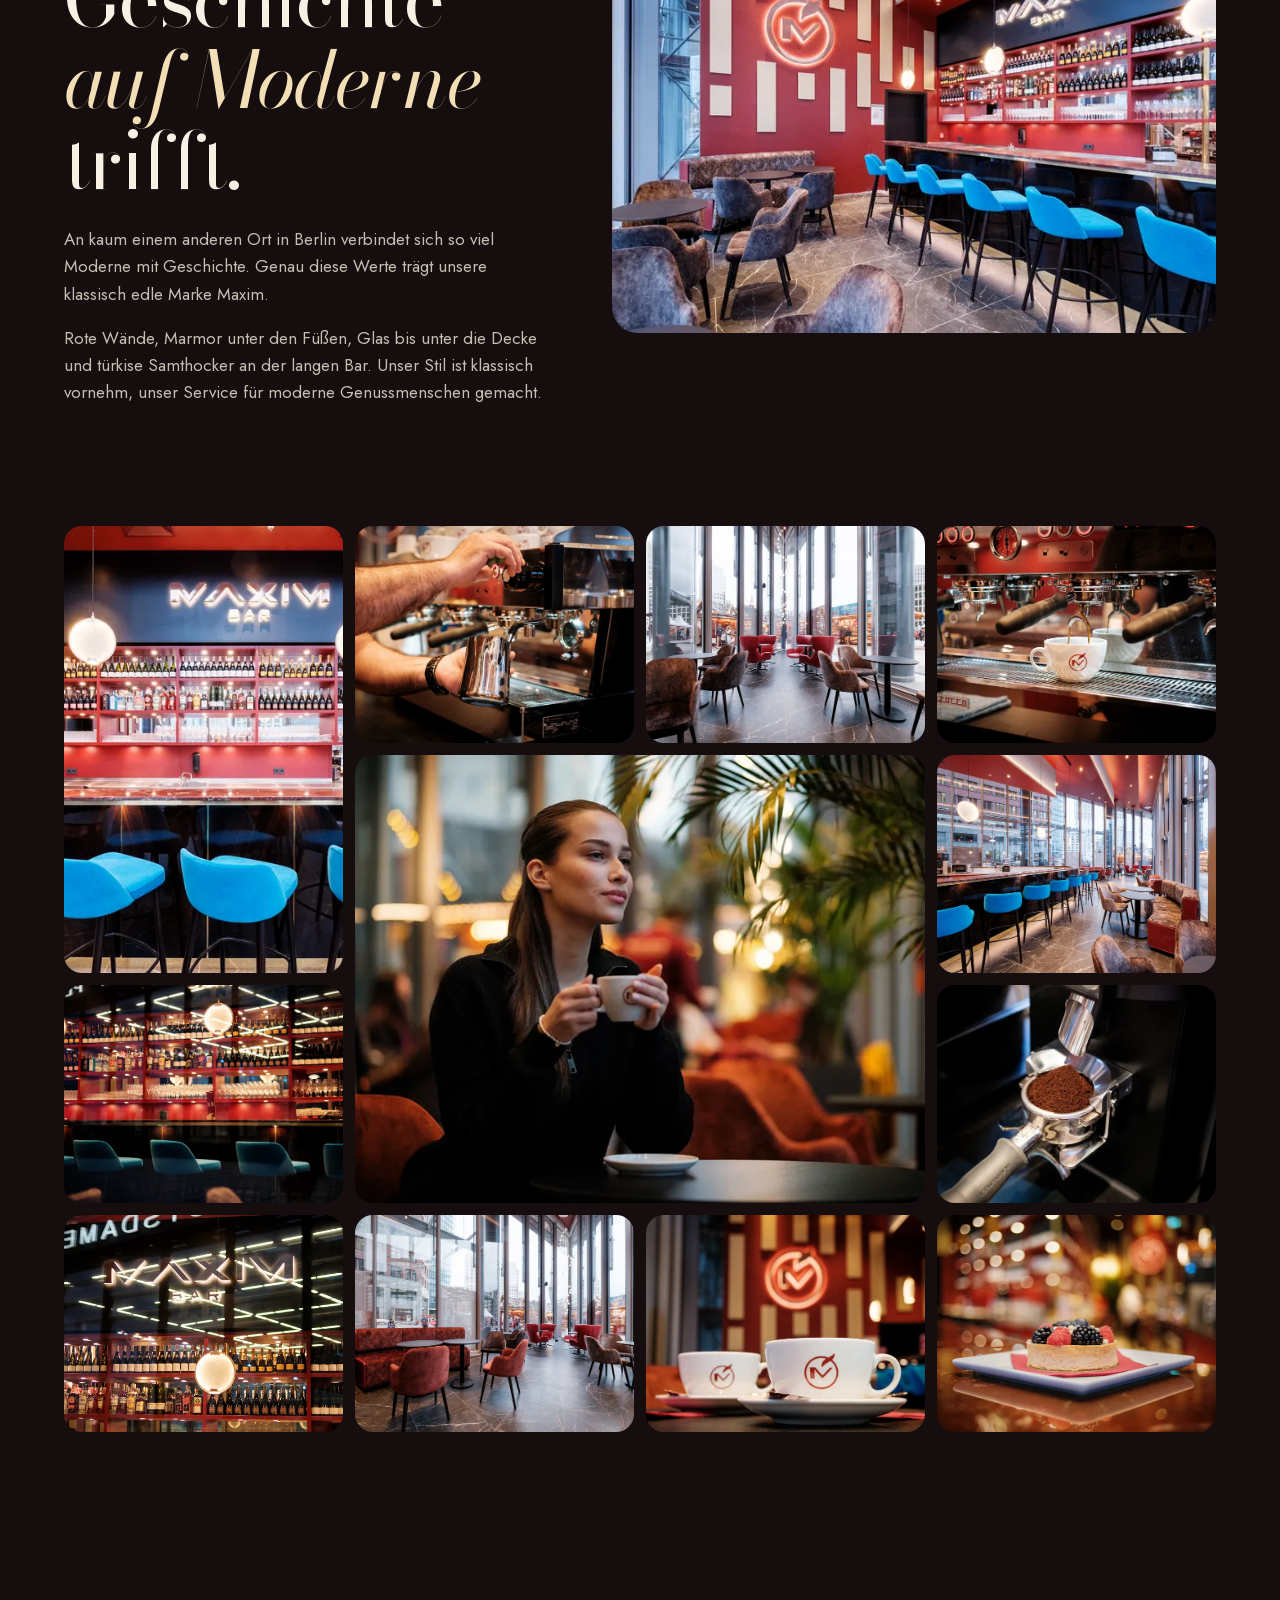
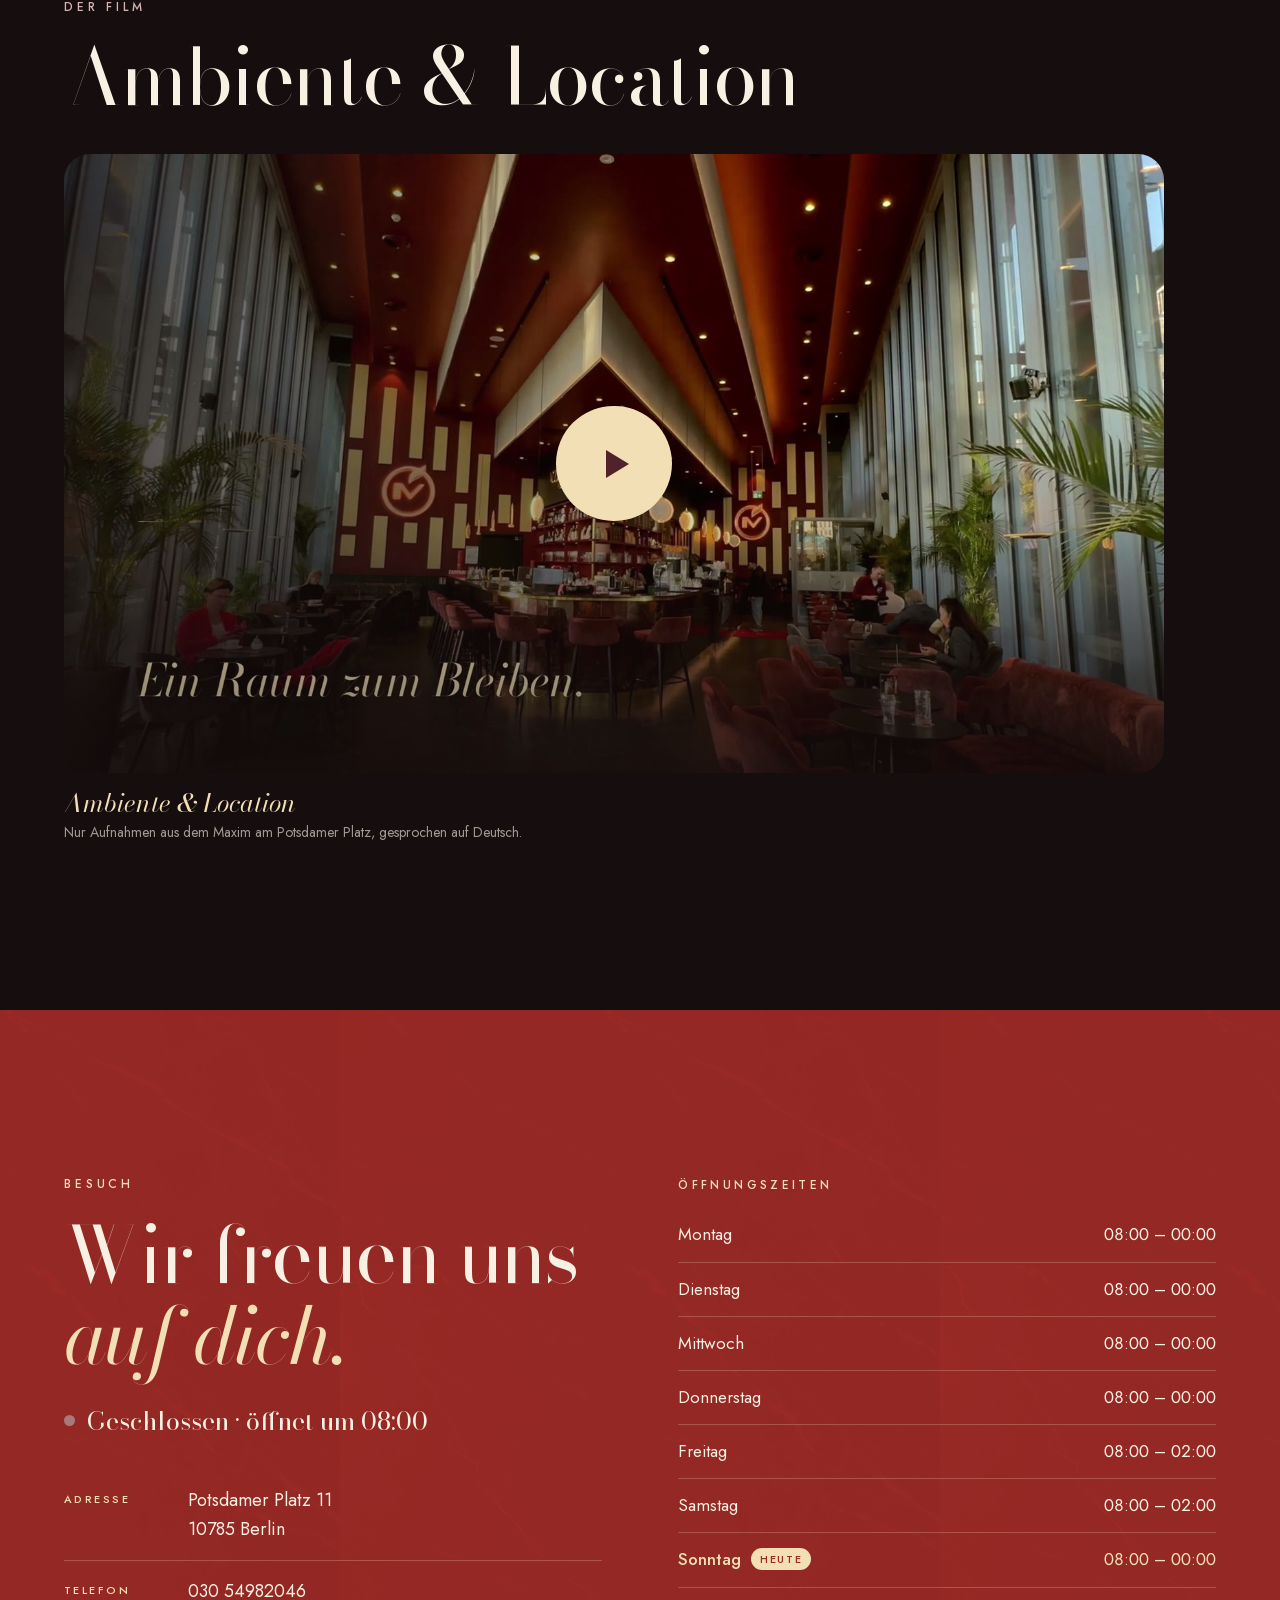
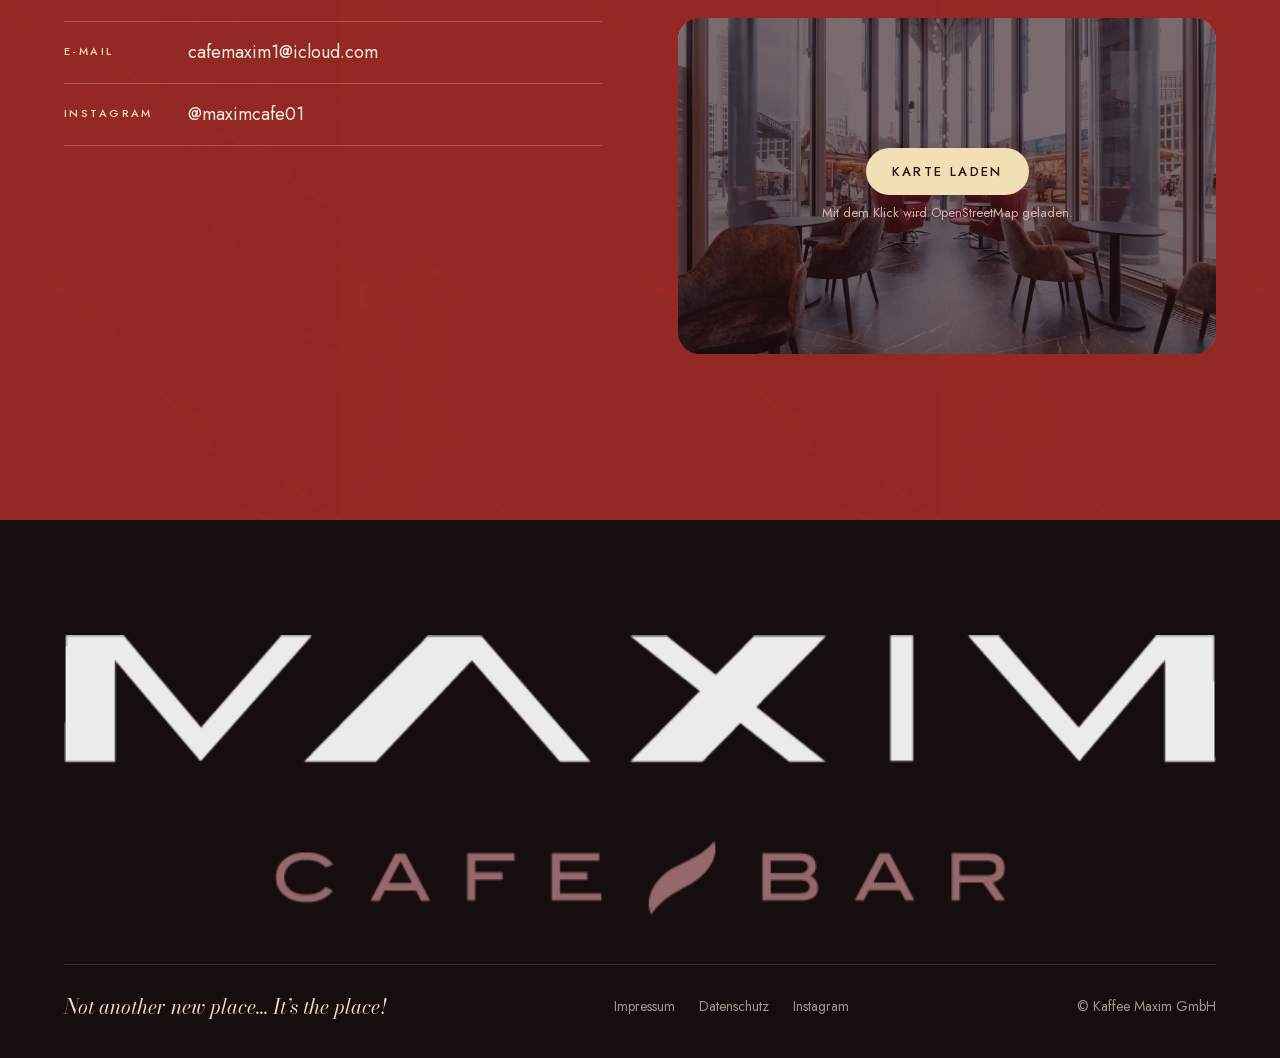
==== commit 816392e3: "Maxim Cafe Website 202611171141 Teil 5/6 Co-Authored-By: Claude Opus 5.5 <noreply@anthropic.com>" ====
--- a/index.html
+++ b/index.html
@@ -15,7 +15,7 @@
 <meta property="og:description" content="Not another new place. It’s the place. Frühstück, Kaffee, Sweets und Aperitivo am Potsdamer Platz.">
 <meta property="og:image" content="https://nadercbz.github.io/maxim-cafe/assets/img/og.jpg">
 <meta property="og:type" content="website">
-<link rel="icon" href="assets/img/logo.svg?v=2" type="image/svg+xml">
+<link rel="icon" href="assets/img/logo.svg?v=4" type="image/svg+xml">
 <link rel="alternate" hreflang="de" href="?lang=de"><link rel="alternate" hreflang="en" href="?lang=en"><link rel="alternate" hreflang="tr" href="?lang=tr"><link rel="alternate" hreflang="ru" href="?lang=ru"><link rel="alternate" hreflang="ar" href="?lang=ar">
 <link rel="stylesheet" href="css/fonts.css?v=1">
 <script>if(document.documentElement.lang==="ru")document.write('<link rel="stylesheet" href="css/fonts-ru.css?v=1">');if(document.documentElement.lang==="ar")document.write('<link rel="stylesheet" href="css/fonts-ar.css?v=1">');</script>
@@ -36,9 +36,11 @@
 <svg width="0" height="0" style="position:absolute" aria-hidden="true">
   <defs>
     <symbol id="maxim-m" viewBox="0 0 100 100">
+      <circle class="m-ring2" cx="50" cy="53" r="45" fill="none" stroke="#a87a7c" stroke-width="1.8"/>
       <path class="m-ring" d="M60.6 15.6 A38.5 38.5 0 1 1 45.4 14.8" fill="none" stroke="currentColor" stroke-width="5.4" stroke-linecap="butt"/>
+      <path class="m-leaf2" d="M50.5 37.5 C49 27 57 19 72.5 10.5 C69.5 22 62 30.5 50.5 37.5Z" fill="#a87a7c"/>
       <path class="m-leaf" d="M48 35 C46.5 24 54.5 15 70.5 6 C67 18 59.5 27.5 48 35Z" fill="currentColor"/>
-      <path class="m-m2" d="M50 70 L62.5 49.5 L62.5 70 L73 70 L73 43 L61 43 L50 60Z" fill="currentColor"/>
+      <path class="m-m2" d="M50 70 L62.5 49.5 L62.5 70 L73 70 L73 43 L61 43 L50 60Z" fill="#a87a7c"/>
       <path class="m-m" d="M27 43 L39 43 L50 60 L50 70 L37.5 49.5 L37.5 70 L27 70Z" fill="currentColor"/>
     </symbol>
   </defs>
@@ -406,6 +408,6 @@
 <script src="vendor/gsap.min.js"></script>
 <script src="vendor/ScrollTrigger.min.js"></script>
 <script src="vendor/lenis.min.js"></script>
-<script src="js/main.js?v=15"></script>
+<script src="js/main.js?v=17"></script>
 </body>
 </html>
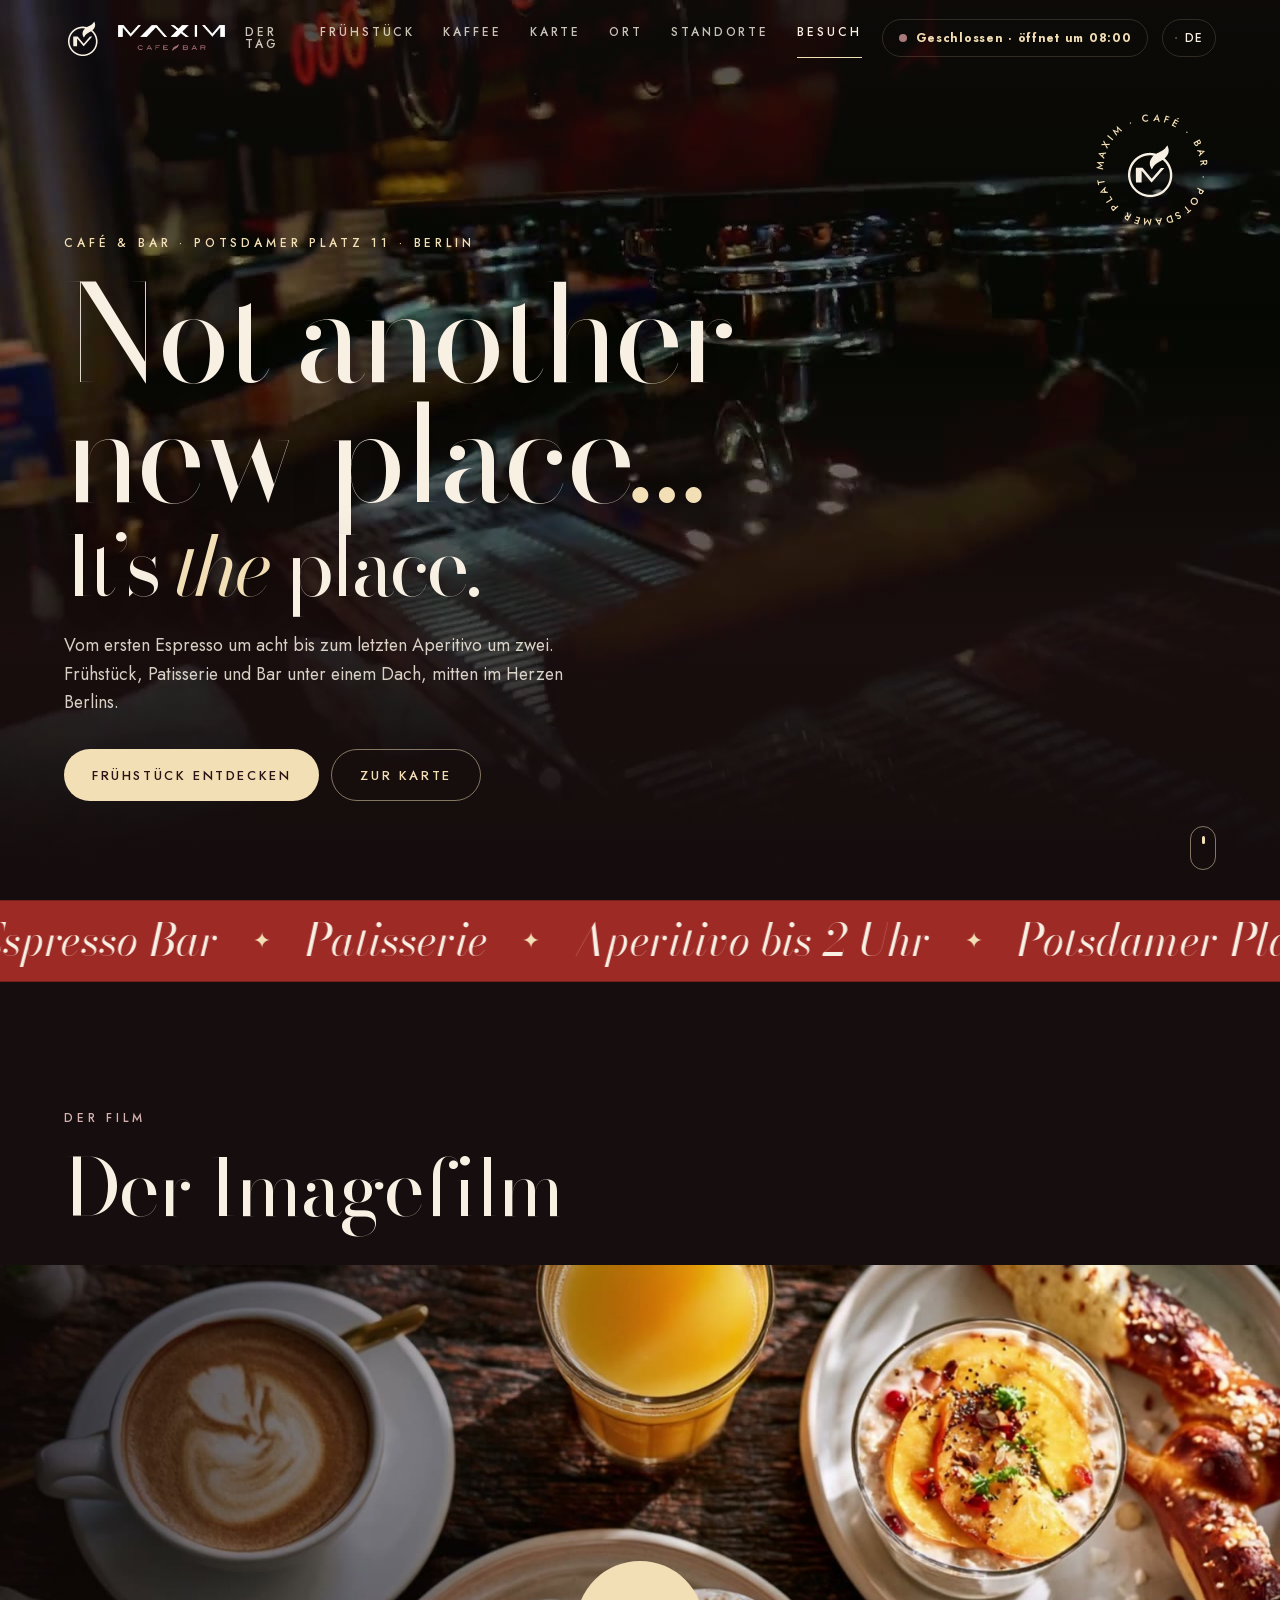
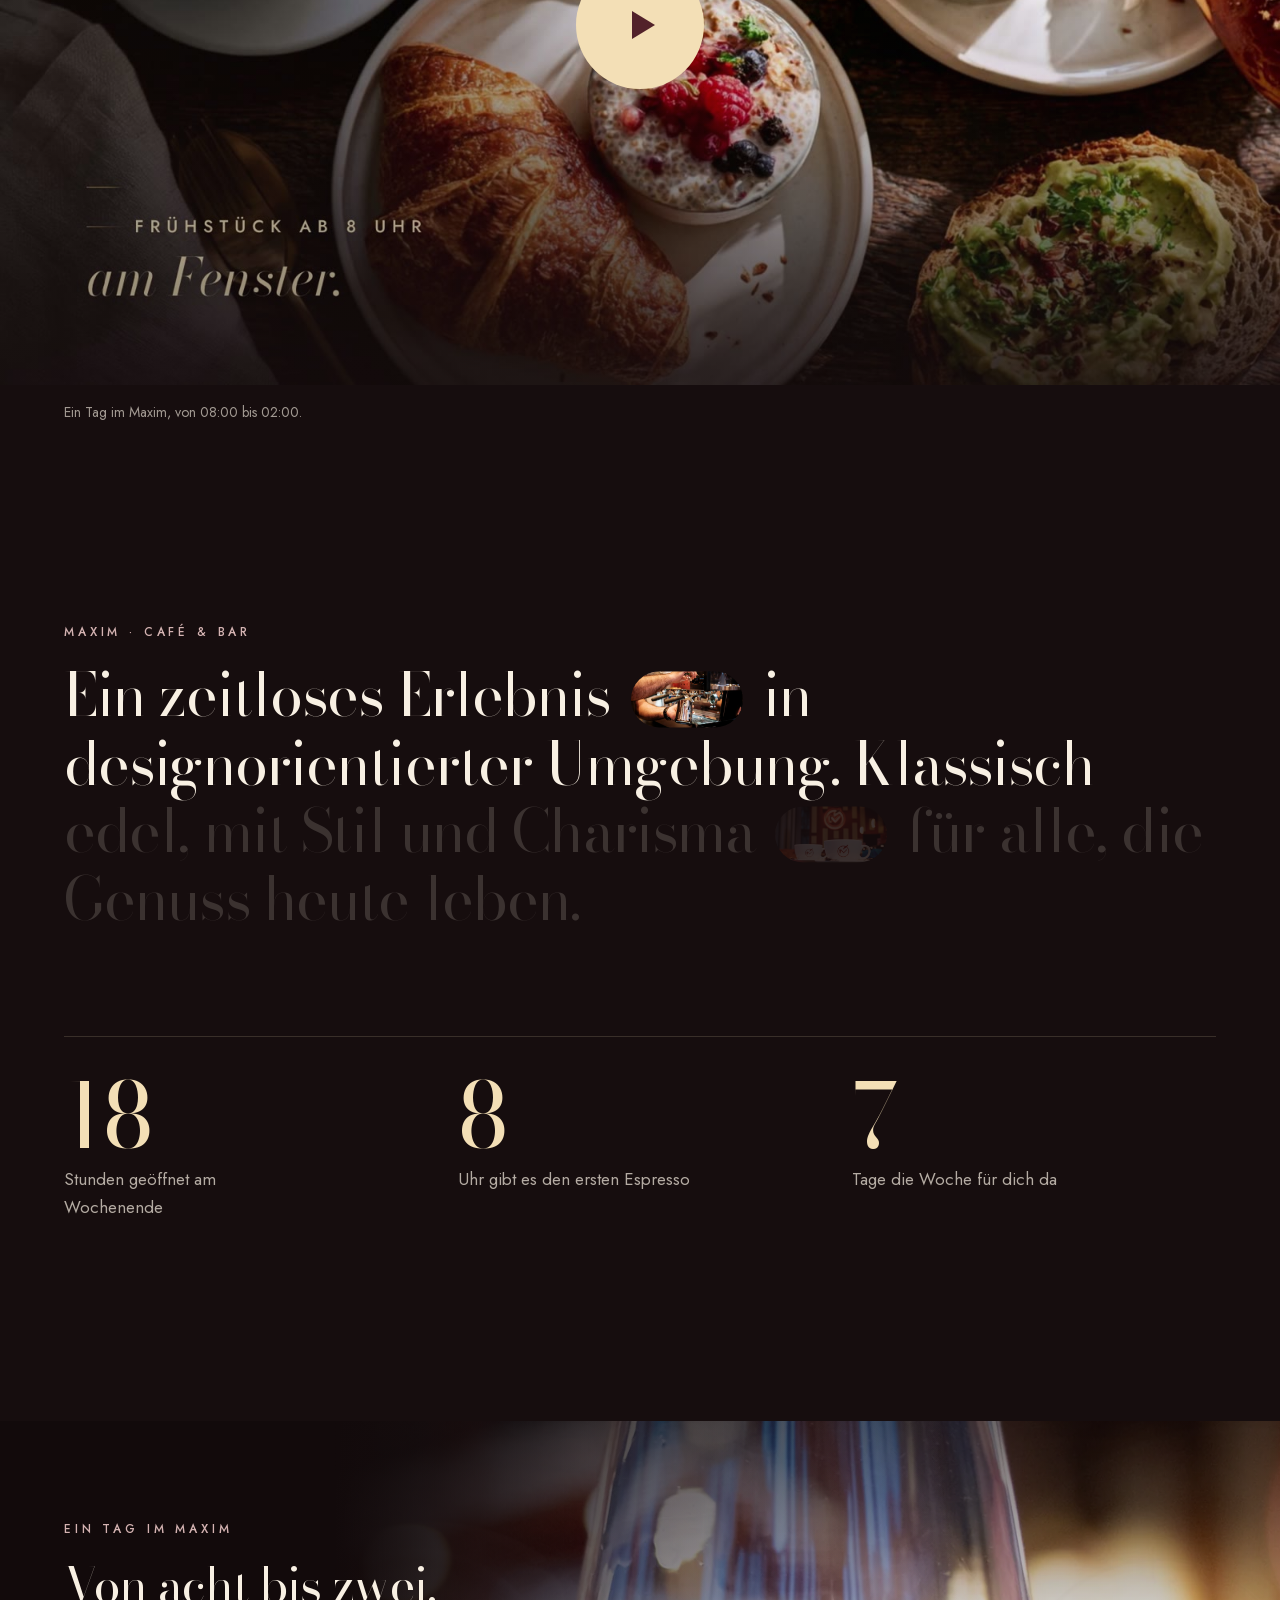
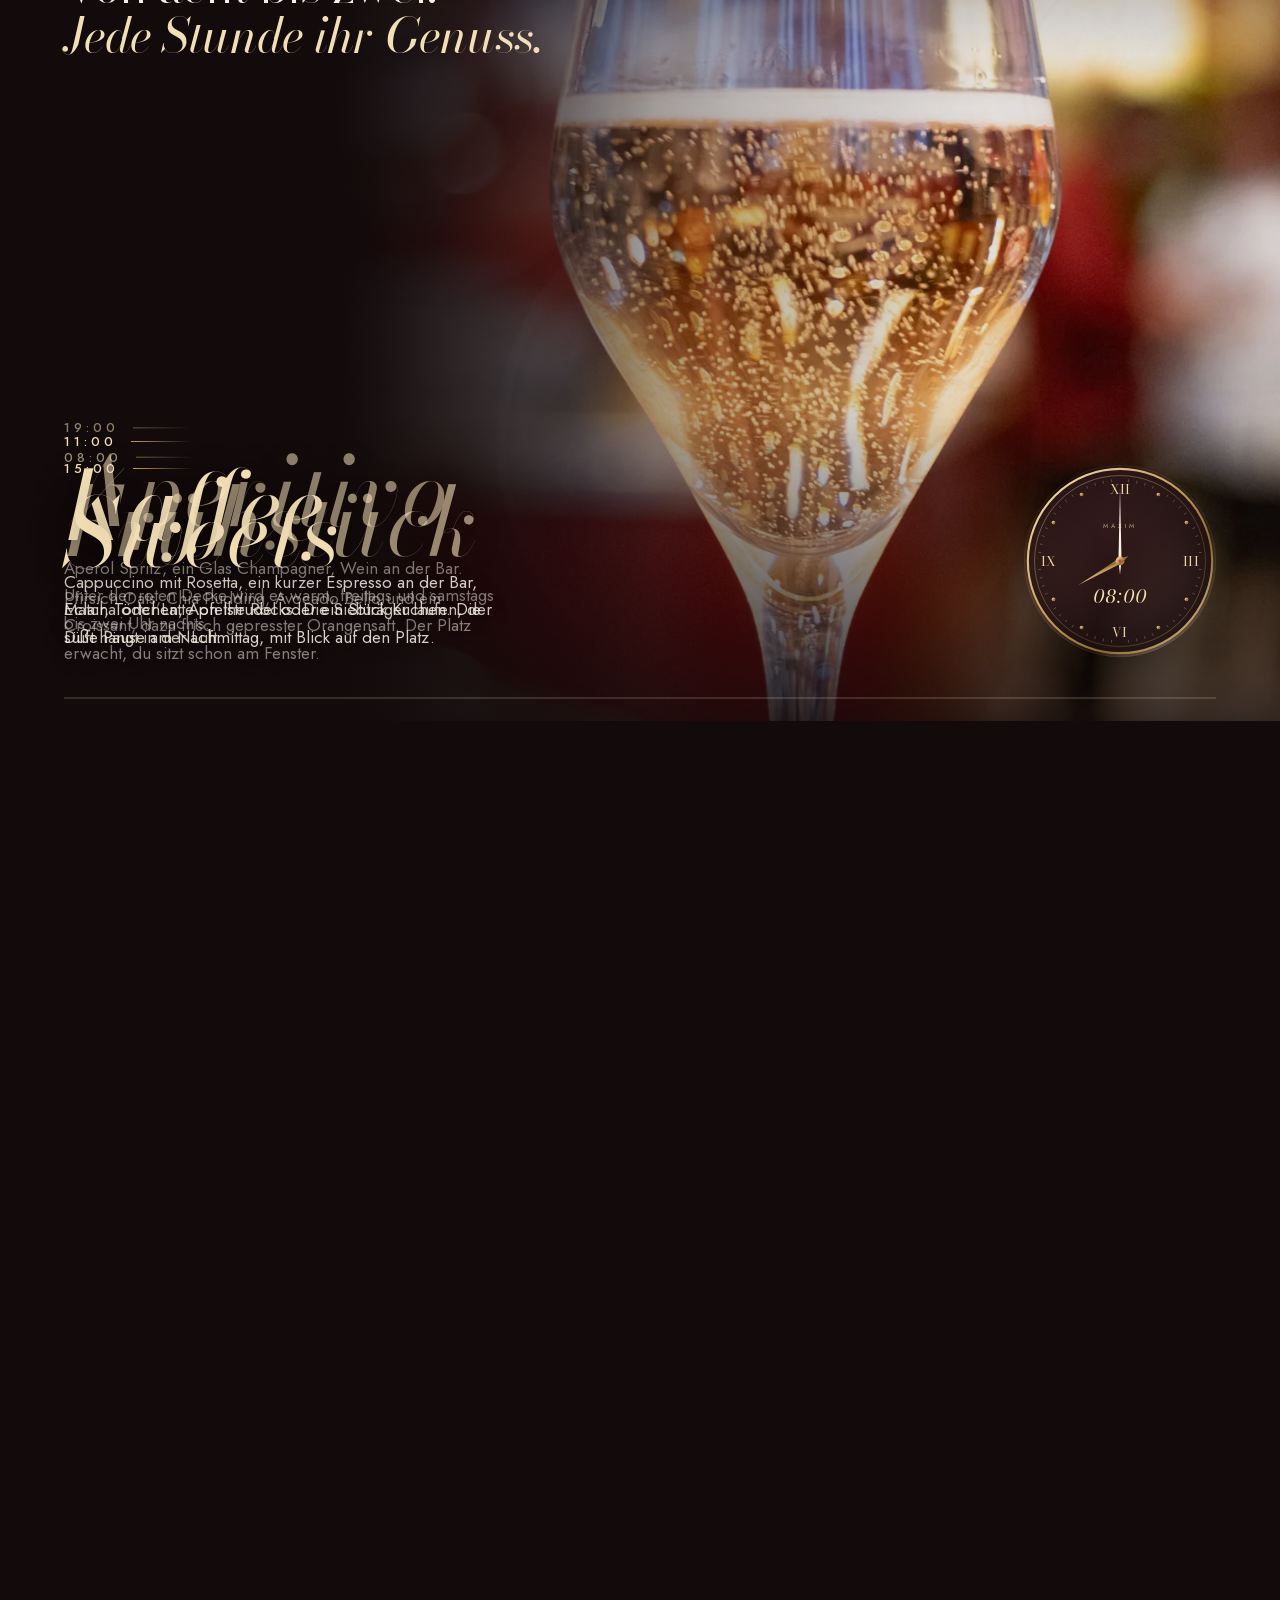
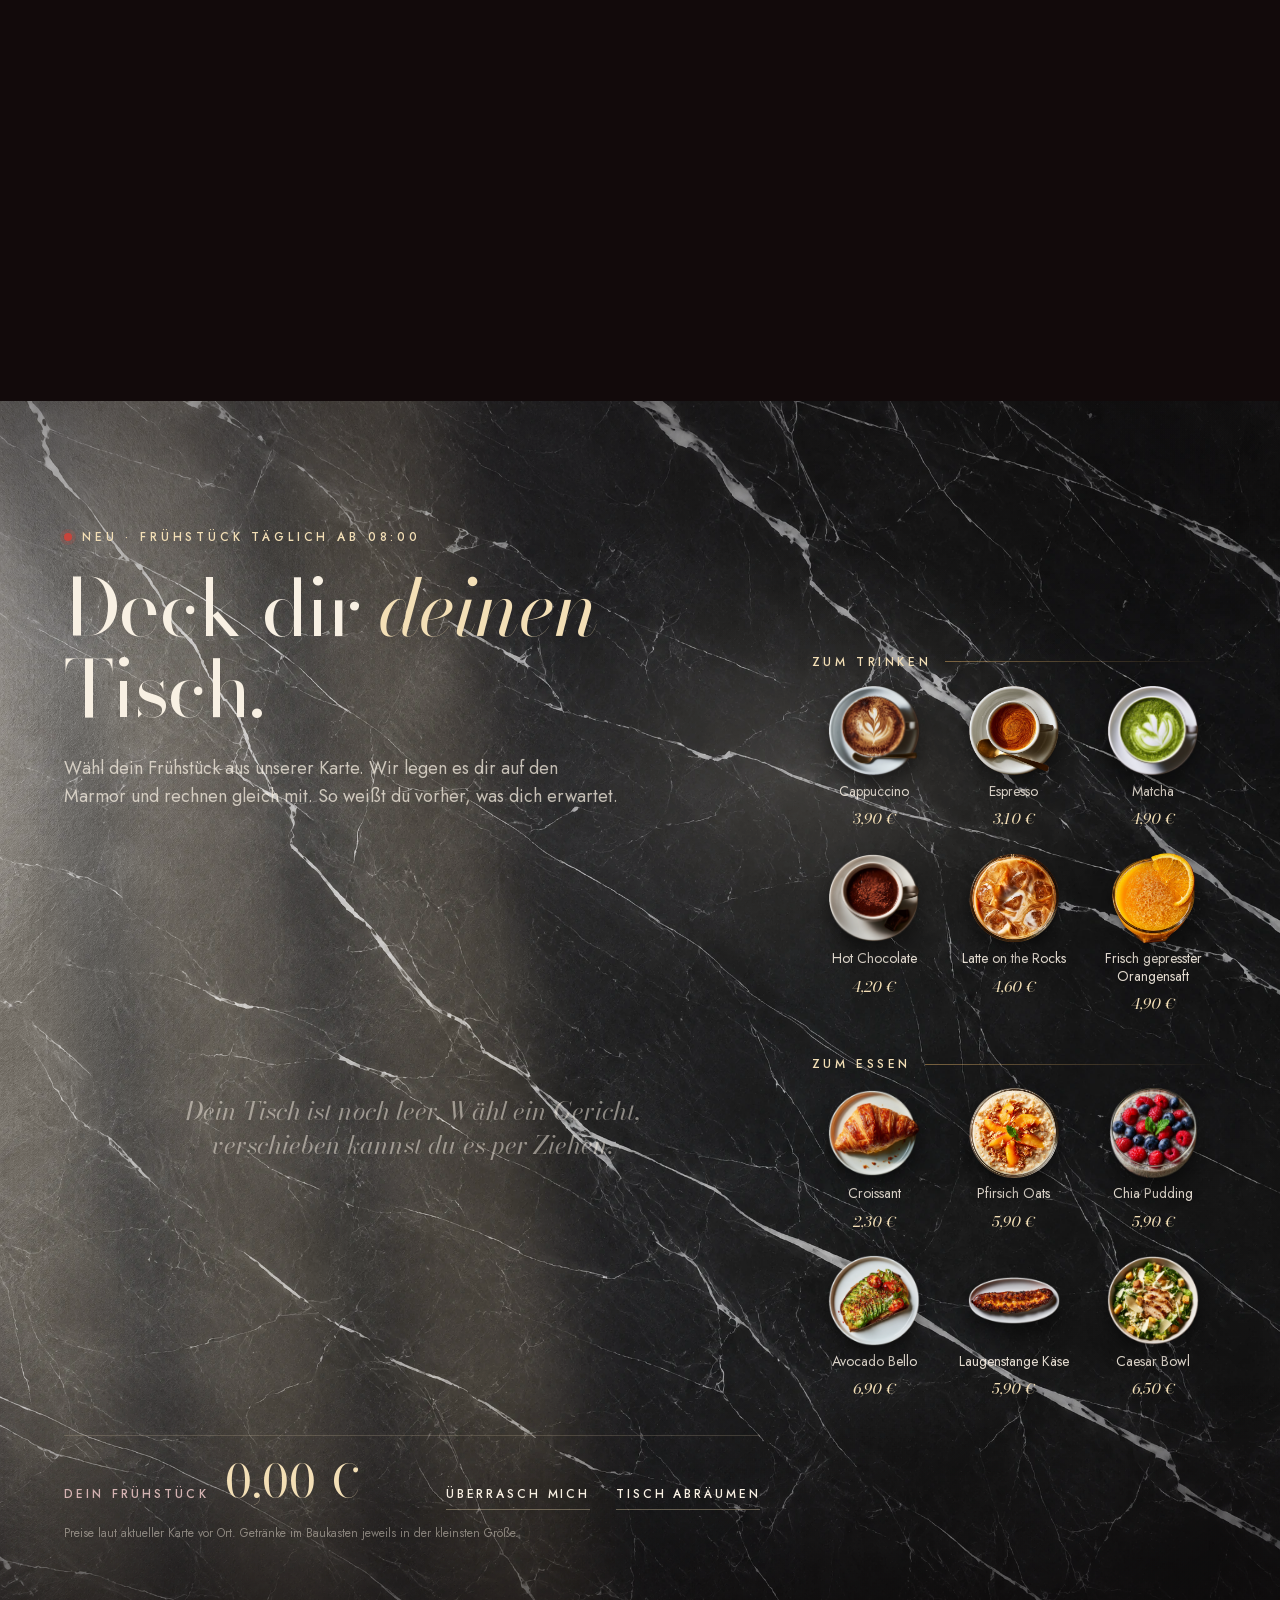
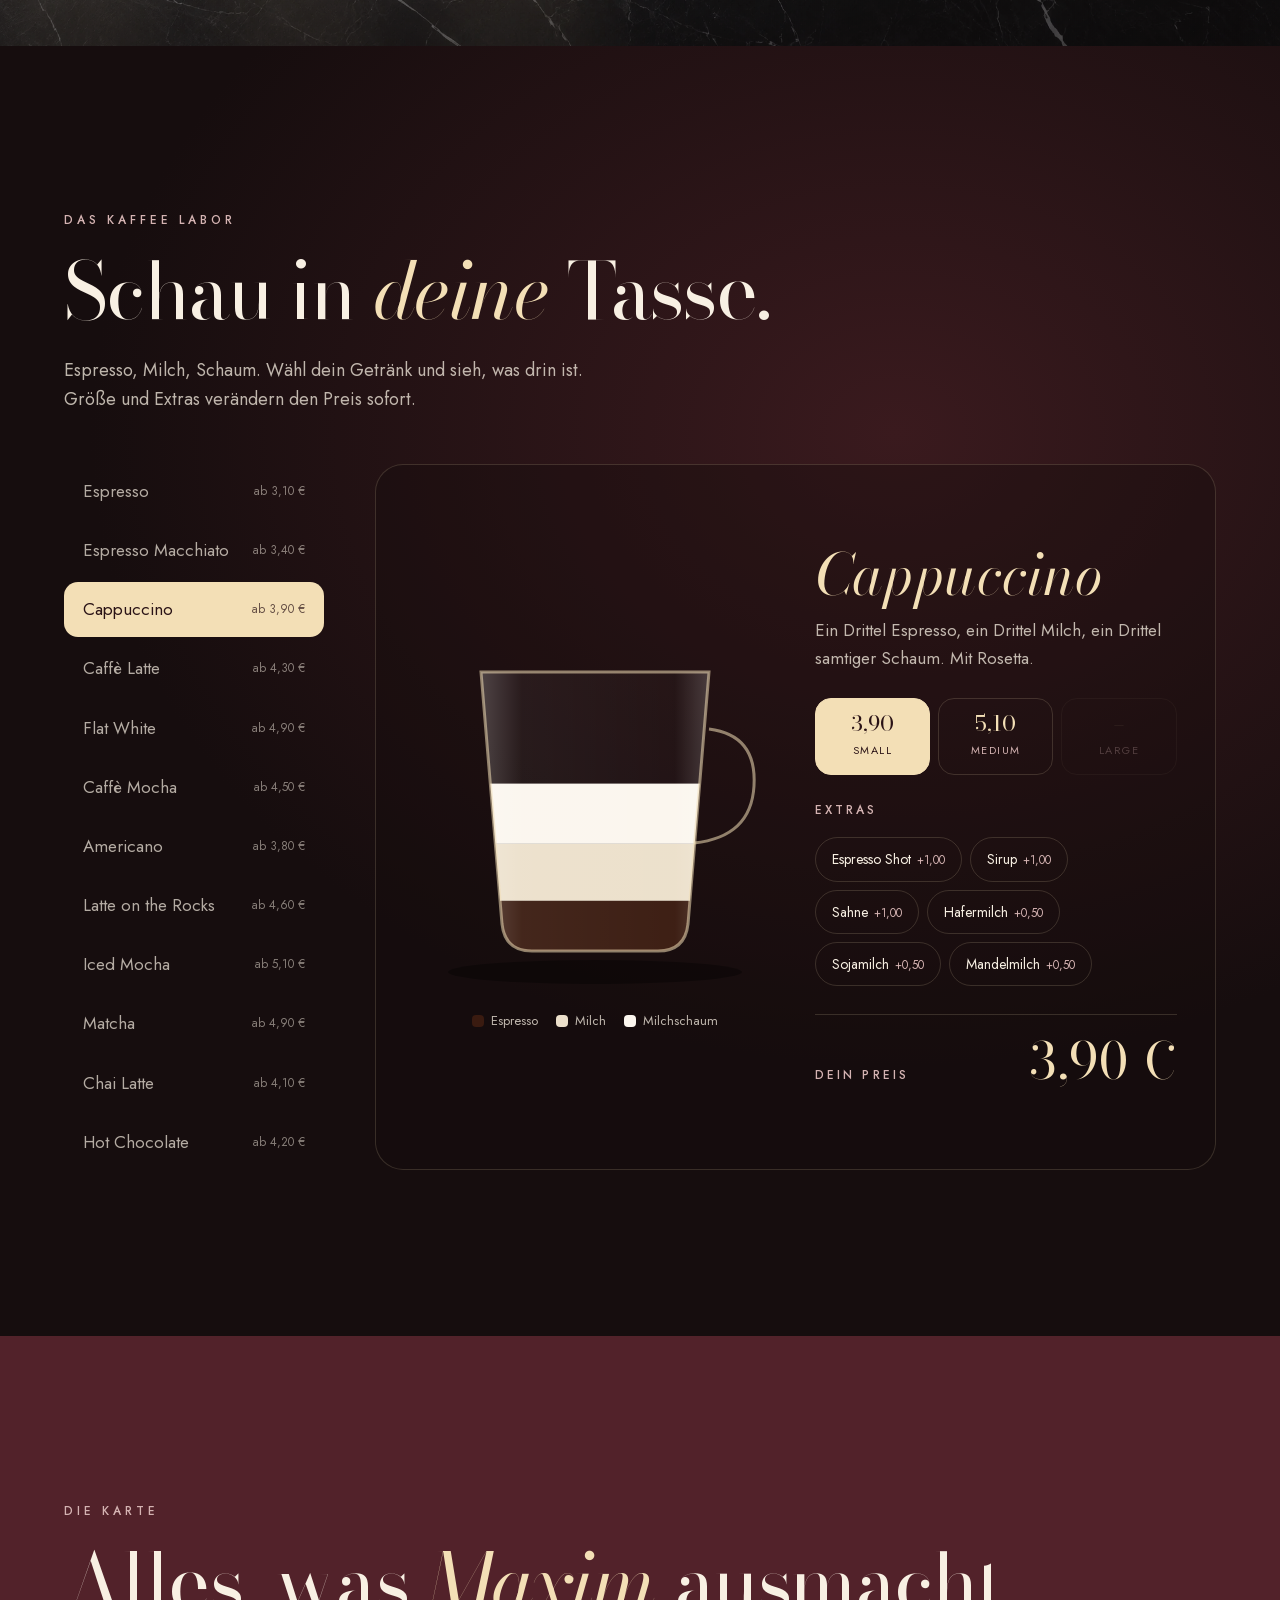
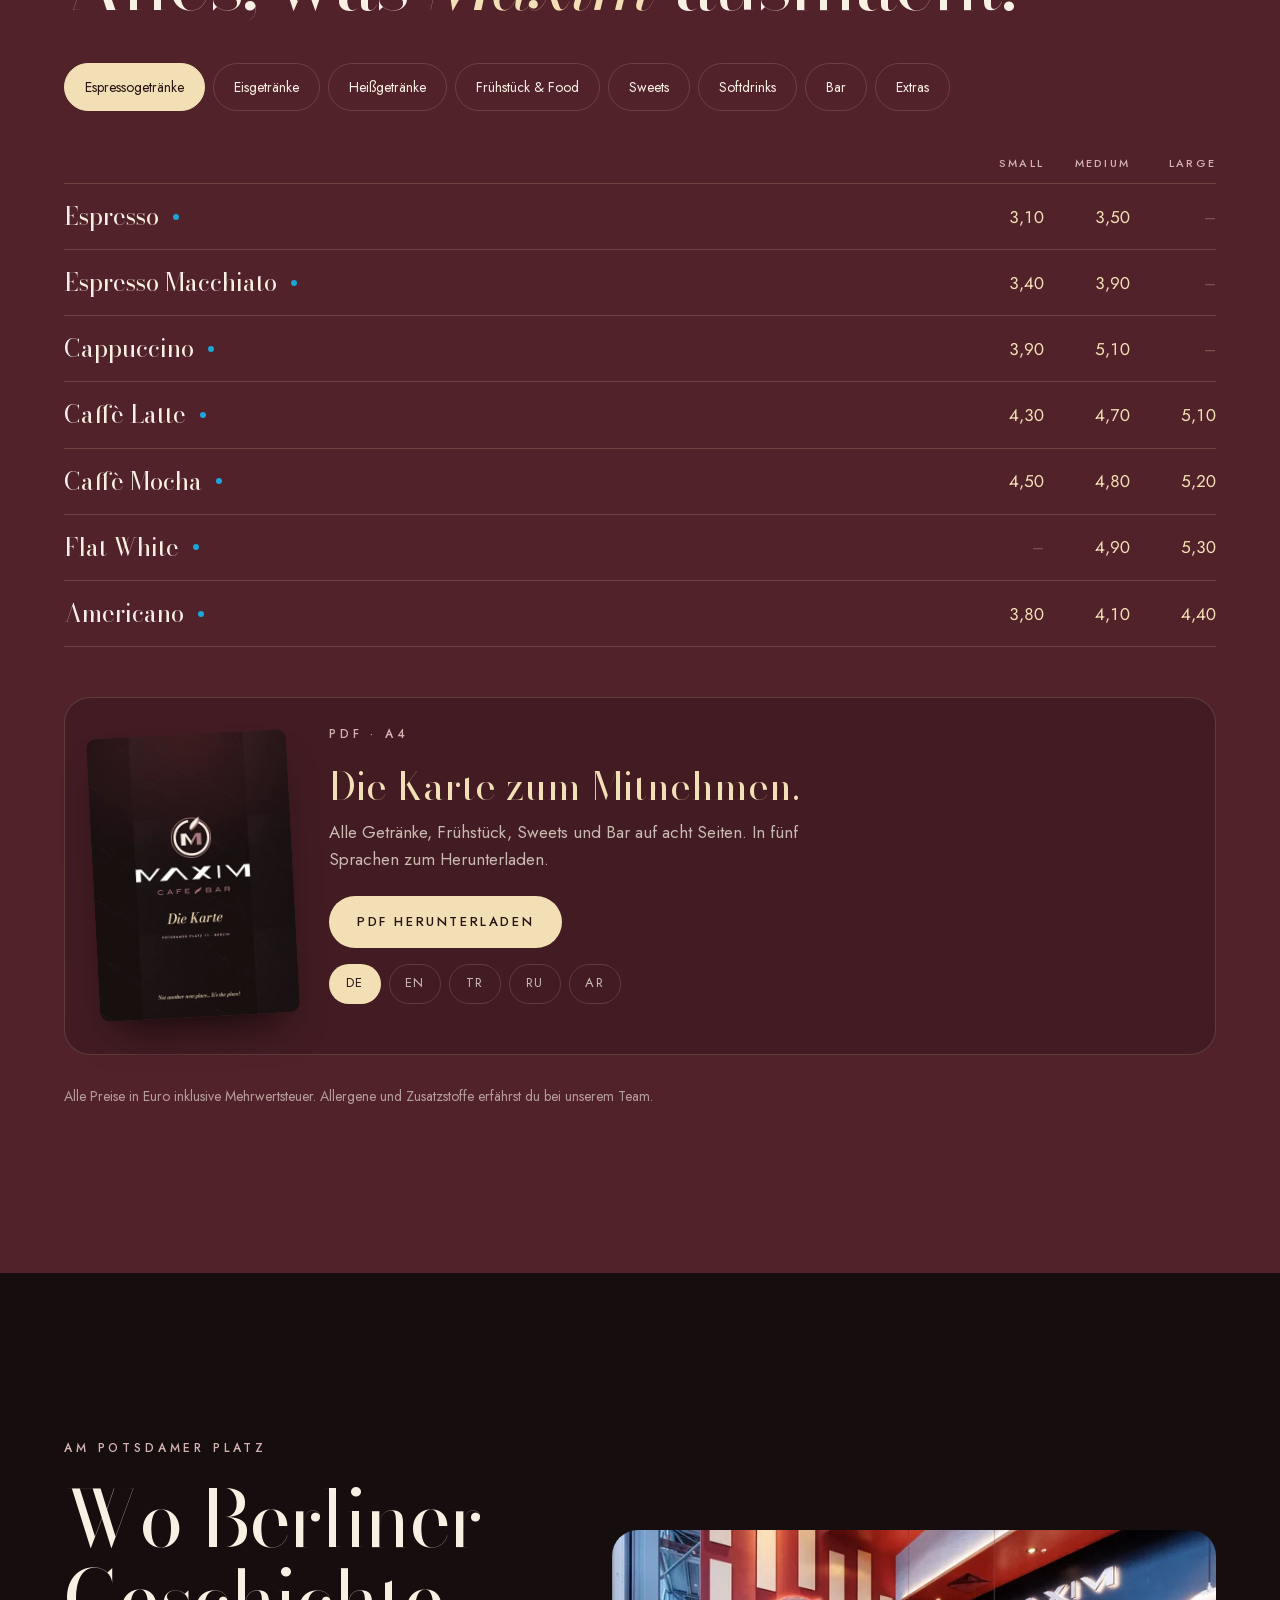
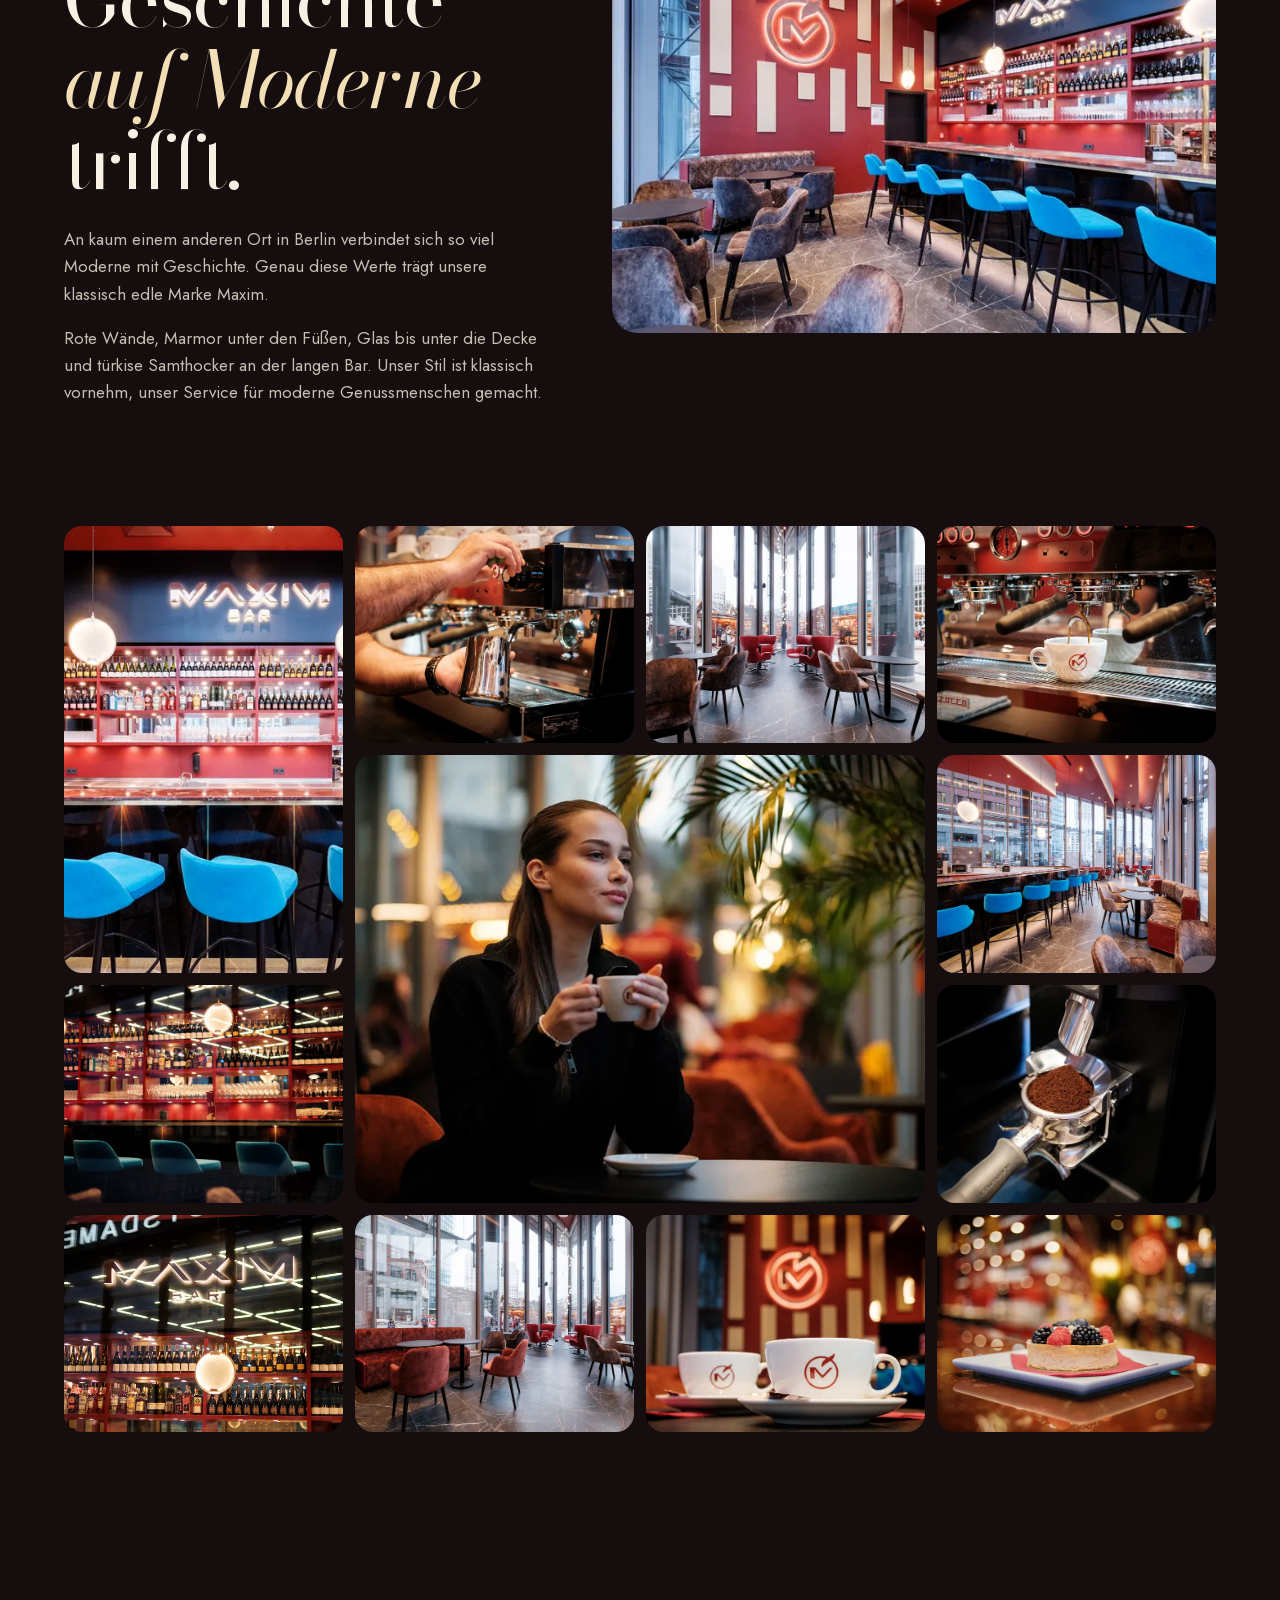
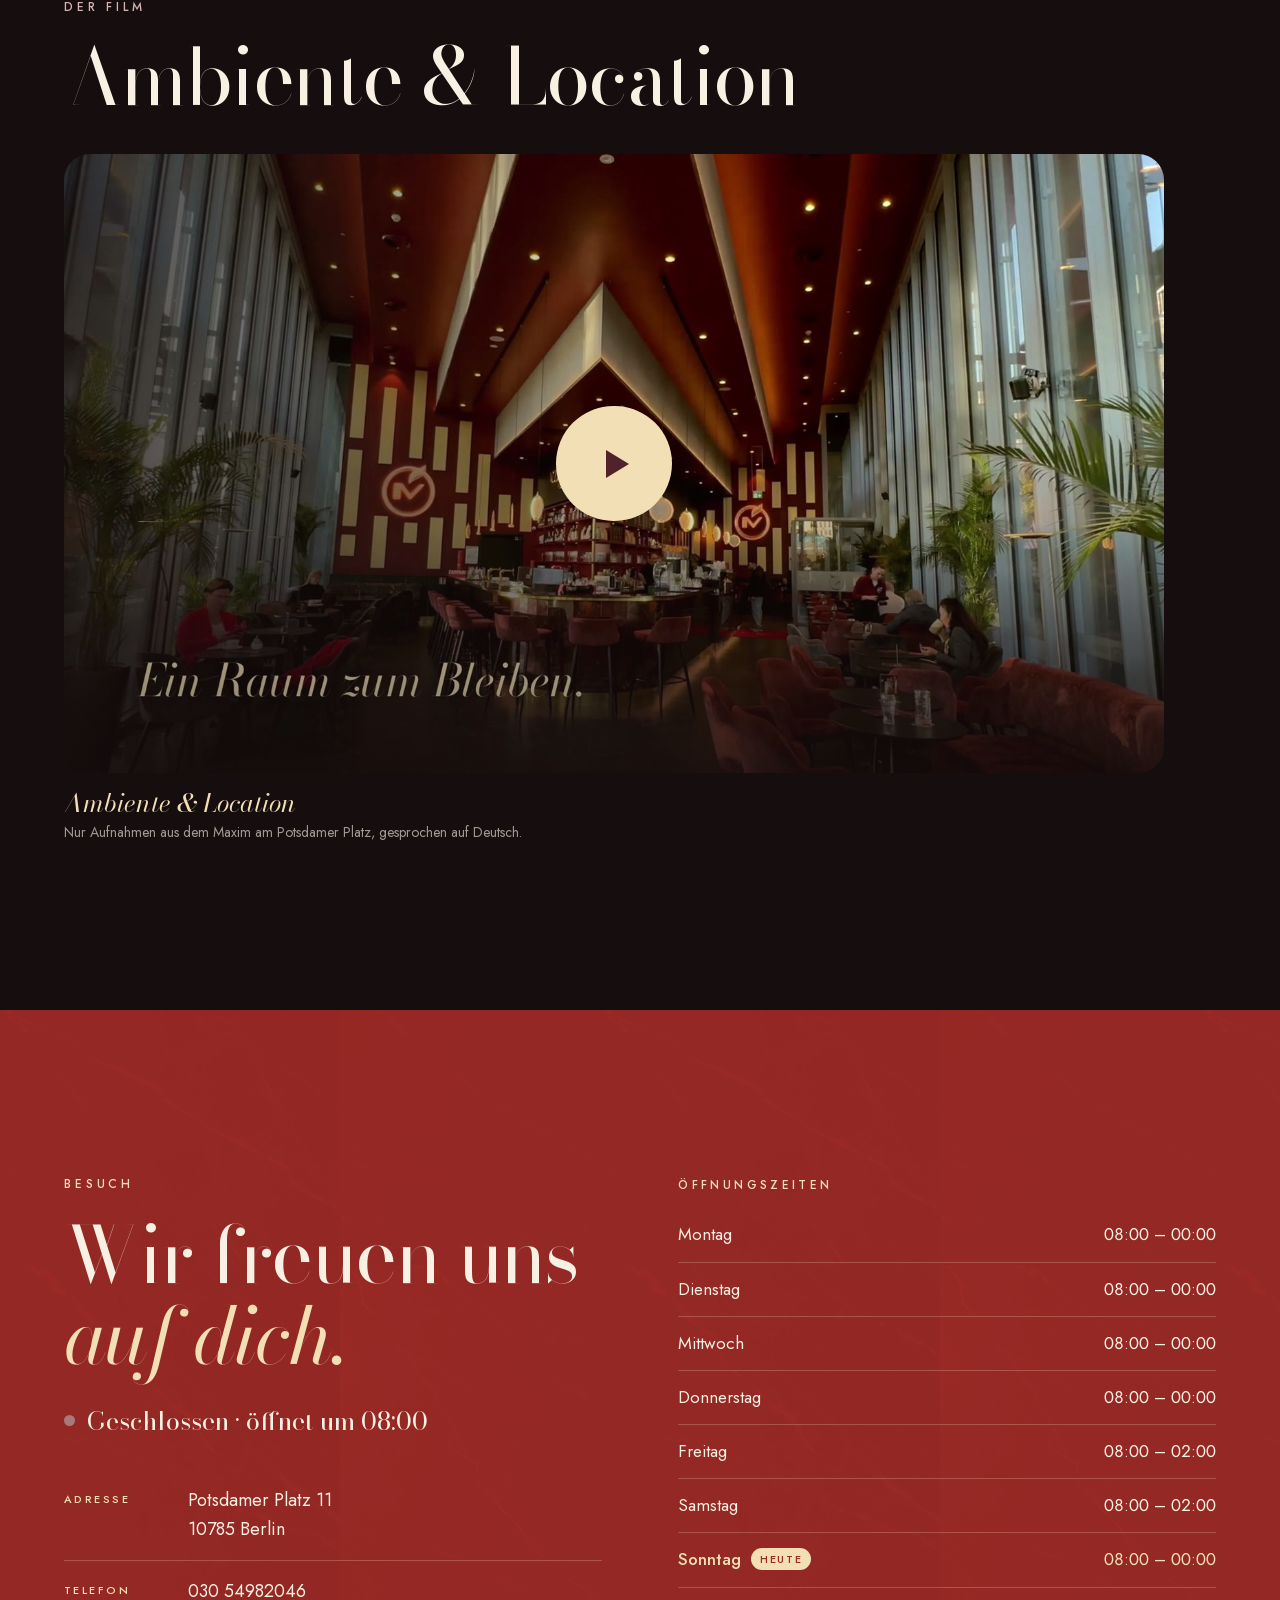
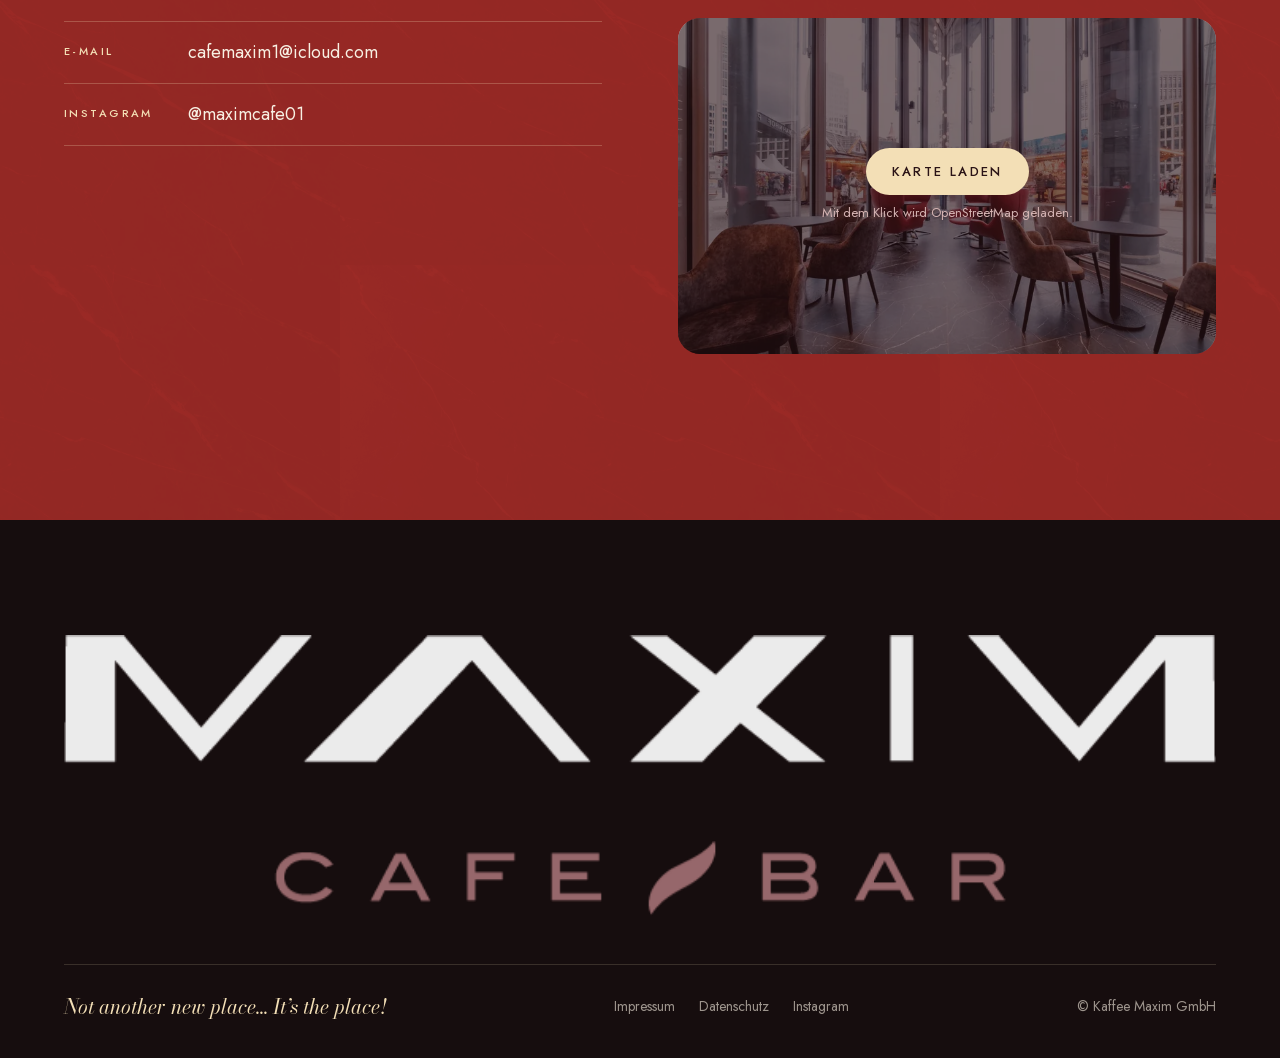
==== commit b4f70797: "Maxim Cafe Website 202611171357 Teil 1/1 Co-Authored-By: Claude Opus 5.5 <noreply@anthropic.com>" ====
--- a/index.html
+++ b/index.html
@@ -15,7 +15,7 @@
 <meta property="og:description" content="Not another new place. It’s the place. Frühstück, Kaffee, Sweets und Aperitivo am Potsdamer Platz.">
 <meta property="og:image" content="https://nadercbz.github.io/maxim-cafe/assets/img/og.jpg">
 <meta property="og:type" content="website">
-<link rel="icon" href="assets/img/logo.svg?v=4" type="image/svg+xml">
+<link rel="icon" href="assets/img/logo.svg?v=5" type="image/svg+xml">
 <link rel="alternate" hreflang="de" href="?lang=de"><link rel="alternate" hreflang="en" href="?lang=en"><link rel="alternate" hreflang="tr" href="?lang=tr"><link rel="alternate" hreflang="ru" href="?lang=ru"><link rel="alternate" hreflang="ar" href="?lang=ar">
 <link rel="stylesheet" href="css/fonts.css?v=1">
 <script>if(document.documentElement.lang==="ru")document.write('<link rel="stylesheet" href="css/fonts-ru.css?v=1">');if(document.documentElement.lang==="ar")document.write('<link rel="stylesheet" href="css/fonts-ar.css?v=1">');</script>
@@ -36,12 +36,8 @@
 <svg width="0" height="0" style="position:absolute" aria-hidden="true">
   <defs>
     <symbol id="maxim-m" viewBox="0 0 100 100">
-      <circle class="m-ring2" cx="50" cy="53" r="45" fill="none" stroke="#a87a7c" stroke-width="1.8"/>
-      <path class="m-ring" d="M60.6 15.6 A38.5 38.5 0 1 1 45.4 14.8" fill="none" stroke="currentColor" stroke-width="5.4" stroke-linecap="butt"/>
-      <path class="m-leaf2" d="M50.5 37.5 C49 27 57 19 72.5 10.5 C69.5 22 62 30.5 50.5 37.5Z" fill="#a87a7c"/>
-      <path class="m-leaf" d="M48 35 C46.5 24 54.5 15 70.5 6 C67 18 59.5 27.5 48 35Z" fill="currentColor"/>
-      <path class="m-m2" d="M50 70 L62.5 49.5 L62.5 70 L73 70 L73 43 L61 43 L50 60Z" fill="#a87a7c"/>
-      <path class="m-m" d="M27 43 L39 43 L50 60 L50 70 L37.5 49.5 L37.5 70 L27 70Z" fill="currentColor"/>
+      <path class="m-ring" d="M75.62 9.23 L75.59 9.23 L75.49 9.30 L75.35 9.45 L75.14 9.68 L74.88 9.99 L74.56 10.38 L74.19 10.85 L73.76 11.40 L73.28 12.02 L72.83 12.59 L72.42 13.10 L72.04 13.56 L71.70 13.97 L71.39 14.32 L71.12 14.61 L70.89 14.85 L70.69 15.03 L70.51 15.19 L70.34 15.34 L70.18 15.48 L70.03 15.60 L69.90 15.70 L69.78 15.78 L69.67 15.85 L69.58 15.90 L69.48 15.96 L69.38 16.02 L69.28 16.10 L69.18 16.17 L69.07 16.26 L68.96 16.35 L68.85 16.45 L68.73 16.55 L68.59 16.67 L68.43 16.80 L68.23 16.94 L68.01 17.09 L67.76 17.26 L67.49 17.44 L67.18 17.63 L66.86 17.83 L66.45 18.07 L65.95 18.34 L65.38 18.65 L64.72 18.99 L63.98 19.37 L63.15 19.79 L62.24 20.24 L61.26 20.72 L60.38 21.15 L59.62 21.53 L58.97 21.85 L58.44 22.12 L58.02 22.34 L57.71 22.51 L57.52 22.62 L57.44 22.67 L57.36 22.72 L57.28 22.77 L57.21 22.80 L57.13 22.83 L57.05 22.84 L56.97 22.85 L56.89 22.86 L56.82 22.85 L56.70 22.83 L56.55 22.81 L56.35 22.77 L56.12 22.71 L55.86 22.65 L55.55 22.57 L55.21 22.49 L54.83 22.39 L54.49 22.30 L54.18 22.23 L53.90 22.17 L53.67 22.12 L53.47 22.08 L53.30 22.05 L53.17 22.04 L53.08 22.04 L52.99 22.04 L52.90 22.03 L52.82 22.02 L52.74 22.01 L52.66 21.99 L52.58 21.97 L52.51 21.95 L52.45 21.92 L52.37 21.90 L52.29 21.88 L52.20 21.86 L52.10 21.85 L52.00 21.83 L51.89 21.82 L51.77 21.82 L51.65 21.81 L51.53 21.80 L51.42 21.79 L51.31 21.78 L51.22 21.76 L51.13 21.74 L51.05 21.72 L50.97 21.70 L50.90 21.67 L50.77 21.65 L50.57 21.62 L50.31 21.60 L49.99 21.57 L49.60 21.54 L49.14 21.52 L48.62 21.49 L48.04 21.47 L47.52 21.45 L47.05 21.43 L46.65 21.42 L46.31 21.41 L46.02 21.41 L45.80 21.42 L45.64 21.43 L45.53 21.45 L45.42 21.46 L45.31 21.47 L45.19 21.48 L45.07 21.48 L44.94 21.48 L44.81 21.48 L44.67 21.48 L44.53 21.48 L44.39 21.48 L44.25 21.48 L44.10 21.49 L43.95 21.50 L43.80 21.52 L43.65 21.54 L43.49 21.57 L43.34 21.60 L43.17 21.63 L43.00 21.66 L42.82 21.68 L42.64 21.70 L42.44 21.73 L42.24 21.75 L42.03 21.76 L41.81 21.78 L41.59 21.80 L41.37 21.82 L41.16 21.85 L40.95 21.89 L40.73 21.93 L40.52 21.97 L40.31 22.02 L40.10 22.07 L39.91 22.11 L39.74 22.15 L39.59 22.18 L39.45 22.21 L39.34 22.23 L39.24 22.24 L39.16 22.25 L39.09 22.25 L39.00 22.26 L38.86 22.29 L38.70 22.32 L38.49 22.37 L38.25 22.44 L37.98 22.51 L37.67 22.60 L37.33 22.70 L37.02 22.78 L36.75 22.86 L36.51 22.92 L36.30 22.97 L36.14 23.01 L36.00 23.04 L35.91 23.06 L35.84 23.07 L35.75 23.08 L35.63 23.11 L35.47 23.16 L35.29 23.22 L35.07 23.29 L34.83 23.37 L34.55 23.47 L34.24 23.58 L33.92 23.70 L33.59 23.83 L33.24 23.97 L32.88 24.13 L32.50 24.30 L32.11 24.48 L31.71 24.67 L31.29 24.87 L30.92 25.05 L30.59 25.21 L30.30 25.35 L30.05 25.46 L29.85 25.55 L29.69 25.61 L29.58 25.66 L29.51 25.68 L29.40 25.72 L29.27 25.79 L29.10 25.88 L28.91 25.99 L28.68 26.13 L28.43 26.29 L28.14 26.48 L27.82 26.69 L27.54 26.87 L27.28 27.03 L27.06 27.17 L26.88 27.29 L26.72 27.38 L26.60 27.45 L26.51 27.49 L26.45 27.51 L26.34 27.57 L26.19 27.67 L25.98 27.82 L25.73 28.00 L25.42 28.22 L25.07 28.48 L24.66 28.79 L24.21 29.13 L23.77 29.47 L23.35 29.81 L22.93 30.15 L22.54 30.49 L22.15 30.82 L21.78 31.15 L21.42 31.48 L21.08 31.81 L20.77 32.11 L20.49 32.39 L20.25 32.63 L20.04 32.86 L19.86 33.05 L19.71 33.22 L19.60 33.36 L19.52 33.47 L19.44 33.59 L19.36 33.70 L19.27 33.80 L19.18 33.91 L19.08 34.01 L18.99 34.11 L18.89 34.20 L18.78 34.30 L18.67 34.40 L18.57 34.52 L18.45 34.64 L18.34 34.78 L18.22 34.92 L18.10 35.08 L17.98 35.24 L17.85 35.42 L17.74 35.58 L17.63 35.73 L17.53 35.86 L17.43 35.98 L17.35 36.08 L17.27 36.17 L17.20 36.24 L17.14 36.30 L17.06 36.38 L16.97 36.48 L16.87 36.61 L16.76 36.76 L16.63 36.94 L16.49 37.14 L16.33 37.36 L16.17 37.60 L16.01 37.84 L15.85 38.08 L15.71 38.31 L15.57 38.54 L15.44 38.77 L15.32 38.99 L15.20 39.21 L15.09 39.42 L14.99 39.61 L14.90 39.79 L14.81 39.94 L14.74 40.07 L14.67 40.18 L14.61 40.28 L14.56 40.35 L14.52 40.40 L14.46 40.50 L14.37 40.66 L14.26 40.86 L14.13 41.12 L13.97 41.42 L13.79 41.78 L13.59 42.19 L13.37 42.65 L13.14 43.15 L12.91 43.70 L12.68 44.29 L12.44 44.93 L12.20 45.61 L11.96 46.34 L11.71 47.11 L11.46 47.93 L11.24 48.66 L11.05 49.30 L10.90 49.86 L10.77 50.32 L10.68 50.70 L10.61 50.99 L10.58 51.19 L10.58 51.31 L10.58 51.42 L10.57 51.52 L10.56 51.62 L10.55 51.72 L10.53 51.81 L10.51 51.90 L10.49 51.98 L10.47 52.06 L10.44 52.14 L10.42 52.22 L10.41 52.31 L10.39 52.40 L10.38 52.49 L10.38 52.58 L10.38 52.68 L10.38 52.78 L10.37 52.87 L10.37 52.97 L10.36 53.06 L10.34 53.14 L10.33 53.22 L10.31 53.30 L10.28 53.38 L10.26 53.45 L10.23 53.55 L10.21 53.67 L10.20 53.81 L10.18 53.98 L10.17 54.17 L10.16 54.38 L10.15 54.62 L10.14 54.88 L10.14 55.12 L10.12 55.33 L10.11 55.52 L10.10 55.69 L10.08 55.83 L10.06 55.95 L10.03 56.05 L10.01 56.12 L9.98 56.21 L9.96 56.33 L9.95 56.47 L9.93 56.63 L9.92 56.81 L9.91 57.01 L9.90 57.23 L9.89 57.48 L9.89 57.70 L9.89 57.90 L9.90 58.07 L9.90 58.22 L9.92 58.35 L9.93 58.45 L9.95 58.53 L9.97 58.59 L9.99 58.67 L10.00 58.77 L10.01 58.90 L10.01 59.04 L10.01 59.21 L10.01 59.40 L10.01 59.61 L9.99 59.85 L9.99 60.07 L9.99 60.28 L10.00 60.48 L10.01 60.67 L10.03 60.85 L10.06 61.02 L10.09 61.18 L10.12 61.32 L10.15 61.46 L10.18 61.60 L10.20 61.73 L10.22 61.86 L10.24 61.98 L10.25 62.10 L10.25 62.22 L10.25 62.33 L10.26 62.45 L10.27 62.60 L10.29 62.76 L10.32 62.95 L10.35 63.15 L10.39 63.36 L10.43 63.60 L10.48 63.86 L10.53 64.10 L10.57 64.34 L10.61 64.56 L10.65 64.78 L10.68 64.99 L10.70 65.18 L10.72 65.37 L10.74 65.55 L10.76 65.71 L10.78 65.86 L10.80 66.00 L10.83 66.12 L10.85 66.24 L10.89 66.34 L10.92 66.42 L10.96 66.49 L11.00 66.61 L11.06 66.77 L11.12 66.98 L11.19 67.22 L11.27 67.51 L11.37 67.85 L11.47 68.23 L11.58 68.65 L11.69 69.06 L11.80 69.46 L11.92 69.86 L12.05 70.24 L12.17 70.61 L12.30 70.97 L12.43 71.33 L12.57 71.67 L12.71 72.02 L12.85 72.37 L13.01 72.71 L13.16 73.07 L13.32 73.42 L13.49 73.78 L13.66 74.13 L13.84 74.49 L14.03 74.86 L14.23 75.24 L14.44 75.63 L14.66 76.03 L14.90 76.45 L15.15 76.87 L15.41 77.30 L15.68 77.74 L15.95 78.18 L16.23 78.61 L16.52 79.03 L16.81 79.44 L17.11 79.85 L17.41 80.25 L17.72 80.64 L18.03 81.03 L18.36 81.42 L18.70 81.81 L19.05 82.22 L19.42 82.63 L19.80 83.04 L20.19 83.46 L20.60 83.89 L21.02 84.32 L21.43 84.73 L21.82 85.11 L22.19 85.47 L22.55 85.80 L22.89 86.11 L23.21 86.39 L23.52 86.65 L23.81 86.89 L24.12 87.13 L24.46 87.38 L24.81 87.65 L25.18 87.92 L25.57 88.20 L25.99 88.49 L26.42 88.78 L26.87 89.09 L27.33 89.39 L27.79 89.68 L28.26 89.97 L28.74 90.24 L29.22 90.51 L29.70 90.77 L30.19 91.02 L30.68 91.27 L31.17 91.50 L31.65 91.73 L32.12 91.94 L32.59 92.15 L33.04 92.35 L33.49 92.53 L33.93 92.71 L34.36 92.88 L34.75 93.02 L35.09 93.15 L35.38 93.25 L35.63 93.34 L35.83 93.41 L35.99 93.45 L36.09 93.48 L36.16 93.48 L36.26 93.50 L36.42 93.54 L36.61 93.58 L36.86 93.65 L37.14 93.72 L37.47 93.81 L37.85 93.92 L38.27 94.04 L38.66 94.14 L39.01 94.24 L39.32 94.31 L39.60 94.38 L39.84 94.42 L40.04 94.46 L40.21 94.48 L40.34 94.48 L40.46 94.49 L40.57 94.50 L40.68 94.51 L40.77 94.53 L40.86 94.55 L40.94 94.57 L41.01 94.59 L41.07 94.62 L41.14 94.64 L41.21 94.66 L41.28 94.68 L41.36 94.69 L41.44 94.70 L41.53 94.71 L41.62 94.71 L41.71 94.71 L41.80 94.71 L41.89 94.72 L41.98 94.73 L42.06 94.74 L42.13 94.76 L42.21 94.78 L42.28 94.80 L42.35 94.83 L42.44 94.85 L42.56 94.87 L42.70 94.89 L42.87 94.91 L43.07 94.93 L43.29 94.94 L43.53 94.95 L43.80 94.96 L44.05 94.98 L44.27 94.99 L44.46 95.01 L44.62 95.02 L44.77 95.04 L44.88 95.07 L44.97 95.09 L45.03 95.12 L45.10 95.14 L45.16 95.15 L45.23 95.16 L45.31 95.16 L45.38 95.16 L45.46 95.15 L45.54 95.14 L45.62 95.11 L45.74 95.10 L45.90 95.09 L46.08 95.08 L46.30 95.08 L46.56 95.08 L46.85 95.09 L47.17 95.10 L47.53 95.11 L47.85 95.12 L48.13 95.13 L48.37 95.14 L48.56 95.14 L48.72 95.13 L48.83 95.12 L48.90 95.11 L48.93 95.10 L49.02 95.08 L49.17 95.06 L49.37 95.03 L49.63 95.00 L49.95 94.97 L50.32 94.93 L50.76 94.90 L51.24 94.85 L51.74 94.80 L52.25 94.74 L52.76 94.67 L53.28 94.59 L53.81 94.50 L54.35 94.40 L54.89 94.29 L55.44 94.17 L55.98 94.05 L56.50 93.92 L57.01 93.79 L57.51 93.66 L57.99 93.52 L58.45 93.38 L58.91 93.24 L59.34 93.09 L59.75 92.96 L60.11 92.83 L60.44 92.70 L60.74 92.59 L60.99 92.48 L61.22 92.38 L61.40 92.29 L61.55 92.21 L61.72 92.12 L61.90 92.03 L62.09 91.94 L62.30 91.84 L62.52 91.74 L62.76 91.64 L63.01 91.53 L63.28 91.42 L63.56 91.30 L63.85 91.17 L64.15 91.02 L64.47 90.86 L64.80 90.68 L65.15 90.49 L65.50 90.29 L65.87 90.08 L66.24 89.86 L66.61 89.63 L66.99 89.40 L67.36 89.16 L67.73 88.92 L68.10 88.66 L68.48 88.40 L68.85 88.14 L69.21 87.88 L69.53 87.64 L69.83 87.41 L70.11 87.19 L70.37 86.98 L70.60 86.78 L70.80 86.59 L70.99 86.41 L71.16 86.25 L71.31 86.10 L71.46 85.97 L71.59 85.86 L71.71 85.76 L71.82 85.68 L71.92 85.61 L72.00 85.56 L72.08 85.50 L72.15 85.45 L72.23 85.39 L72.29 85.32 L72.36 85.26 L72.42 85.19 L72.47 85.12 L72.53 85.05 L72.60 84.95 L72.70 84.84 L72.83 84.70 L72.98 84.54 L73.15 84.36 L73.34 84.16 L73.57 83.93 L73.81 83.69 L74.06 83.43 L74.31 83.17 L74.56 82.89 L74.82 82.59 L75.08 82.29 L75.35 81.98 L75.61 81.65 L75.89 81.31 L76.15 80.97 L76.41 80.63 L76.67 80.30 L76.92 79.96 L77.16 79.63 L77.40 79.29 L77.64 78.96 L77.86 78.62 L78.09 78.29 L78.30 77.97 L78.51 77.64 L78.70 77.32 L78.89 77.01 L79.08 76.69 L79.25 76.38 L79.42 76.08 L79.58 75.77 L79.74 75.46 L79.90 75.16 L80.05 74.85 L80.20 74.55 L80.35 74.25 L80.49 73.94 L80.63 73.64 L80.76 73.36 L80.88 73.09 L80.99 72.84 L81.08 72.61 L81.17 72.39 L81.24 72.20 L81.31 72.02 L81.36 71.86 L81.41 71.71 L81.46 71.57 L81.50 71.45 L81.55 71.33 L81.59 71.24 L81.63 71.15 L81.67 71.07 L81.71 71.01 L81.74 70.95 L81.77 70.89 L81.79 70.83 L81.81 70.77 L81.83 70.72 L81.84 70.66 L81.85 70.61 L81.86 70.56 L81.87 70.50 L81.88 70.44 L81.90 70.37 L81.92 70.29 L81.95 70.21 L81.98 70.12 L82.02 70.03 L82.06 69.93 L82.10 69.84 L82.13 69.75 L82.16 69.67 L82.18 69.59 L82.19 69.52 L82.20 69.46 L82.21 69.40 L82.21 69.35 L82.21 69.29 L82.22 69.23 L82.24 69.16 L82.26 69.08 L82.29 69.00 L82.32 68.91 L82.35 68.82 L82.40 68.72 L82.44 68.61 L82.47 68.50 L82.51 68.38 L82.54 68.25 L82.57 68.11 L82.60 67.96 L82.63 67.81 L82.66 67.65 L82.69 67.49 L82.72 67.33 L82.75 67.18 L82.79 67.03 L82.83 66.88 L82.87 66.73 L82.91 66.59 L82.96 66.45 L83.01 66.30 L83.05 66.15 L83.09 65.99 L83.12 65.83 L83.16 65.66 L83.19 65.48 L83.22 65.30 L83.24 65.11 L83.27 64.95 L83.29 64.79 L83.32 64.66 L83.34 64.55 L83.36 64.45 L83.38 64.37 L83.41 64.31 L83.43 64.27 L83.45 64.21 L83.46 64.14 L83.48 64.06 L83.49 63.95 L83.50 63.84 L83.51 63.71 L83.52 63.56 L83.52 63.40 L83.53 63.25 L83.54 63.12 L83.55 63.00 L83.56 62.90 L83.58 62.82 L83.60 62.74 L83.61 62.69 L83.64 62.65 L83.66 62.52 L83.68 62.31 L83.70 62.02 L83.72 61.65 L83.74 61.20 L83.76 60.66 L83.78 60.04 L83.80 59.34 L83.82 58.71 L83.83 58.17 L83.83 57.71 L83.83 57.34 L83.83 57.04 L83.82 56.83 L83.80 56.69 L83.78 56.64 L83.76 56.58 L83.75 56.51 L83.74 56.43 L83.73 56.33 L83.73 56.23 L83.72 56.12 L83.73 56.00 L83.73 55.87 L83.73 55.75 L83.73 55.64 L83.73 55.53 L83.72 55.44 L83.71 55.35 L83.69 55.27 L83.68 55.20 L83.66 55.14 L83.64 55.07 L83.62 55.00 L83.61 54.93 L83.61 54.86 L83.60 54.78 L83.60 54.71 L83.60 54.62 L83.61 54.54 L83.61 54.44 L83.60 54.32 L83.60 54.19 L83.58 54.04 L83.56 53.87 L83.54 53.69 L83.52 53.48 L83.48 53.27 L83.44 53.00 L83.38 52.70 L83.32 52.36 L83.24 51.97 L83.14 51.54 L83.04 51.06 L82.92 50.55 L82.79 49.99 L82.66 49.45 L82.52 48.92 L82.38 48.41 L82.24 47.92 L82.09 47.44 L81.94 46.98 L81.79 46.53 L81.63 46.10 L81.47 45.67 L81.31 45.25 L81.15 44.84 L80.99 44.43 L80.82 44.03 L80.65 43.64 L80.48 43.25 L80.31 42.87 L80.13 42.49 L79.94 42.11 L79.75 41.72 L79.55 41.34 L79.34 40.95 L79.13 40.56 L78.91 40.17 L78.68 39.78 L78.45 39.41 L78.23 39.05 L78.01 38.71 L77.79 38.38 L77.57 38.07 L77.36 37.77 L77.15 37.49 L76.94 37.22 L76.74 36.97 L76.57 36.74 L76.41 36.52 L76.26 36.32 L76.13 36.14 L76.02 35.97 L75.92 35.82 L75.83 35.68 L75.72 35.52 L75.57 35.33 L75.40 35.10 L75.19 34.85 L74.95 34.58 L74.68 34.27 L74.38 33.93 L74.04 33.57 L73.72 33.22 L73.42 32.90 L73.13 32.60 L72.86 32.32 L72.60 32.07 L72.36 31.83 L72.13 31.62 L71.91 31.42 L71.73 31.25 L71.57 31.10 L71.44 30.97 L71.33 30.86 L71.26 30.76 L71.21 30.69 L71.18 30.64 L71.19 30.61 L71.23 30.54 L71.31 30.44 L71.43 30.29 L71.59 30.11 L71.78 29.90 L72.01 29.64 L72.28 29.35 L72.59 29.02 L72.88 28.70 L73.16 28.39 L73.43 28.08 L73.68 27.78 L73.92 27.49 L74.15 27.21 L74.36 26.93 L74.56 26.66 L74.75 26.39 L74.93 26.12 L75.11 25.86 L75.28 25.60 L75.45 25.34 L75.61 25.09 L75.76 24.83 L75.91 24.58 L76.05 24.32 L76.20 24.04 L76.34 23.75 L76.48 23.44 L76.63 23.12 L76.77 22.78 L76.91 22.43 L77.05 22.07 L77.17 21.74 L77.28 21.43 L77.37 21.17 L77.44 20.93 L77.49 20.72 L77.52 20.55 L77.54 20.41 L77.54 20.30 L77.54 20.19 L77.55 20.09 L77.56 20.00 L77.57 19.91 L77.59 19.82 L77.61 19.74 L77.63 19.66 L77.66 19.59 L77.68 19.47 L77.71 19.31 L77.73 19.10 L77.74 18.85 L77.76 18.56 L77.77 18.22 L77.79 17.84 L77.80 17.41 L77.80 17.01 L77.80 16.65 L77.79 16.31 L77.78 16.00 L77.76 15.73 L77.74 15.48 L77.71 15.26 L77.67 15.07 L77.62 14.85 L77.56 14.60 L77.48 14.32 L77.39 14.00 L77.28 13.65 L77.16 13.26 L77.03 12.85 L76.89 12.40 L76.76 12.00 L76.65 11.66 L76.56 11.36 L76.48 11.11 L76.43 10.91 L76.39 10.77 L76.38 10.67 L76.38 10.62 L76.37 10.56 L76.35 10.49 L76.32 10.40 L76.28 10.30 L76.23 10.19 L76.17 10.07 L76.10 9.93 L76.02 9.78 L75.95 9.65 L75.88 9.53 L75.82 9.43 L75.76 9.36 L75.71 9.30 L75.66 9.26Z M47.54 25.49 L48.04 25.51 L48.51 25.54 L48.93 25.56 L49.32 25.60 L49.68 25.63 L49.99 25.67 L50.28 25.72 L50.52 25.77 L50.73 25.82 L50.93 25.86 L51.11 25.90 L51.28 25.94 L51.45 25.97 L51.60 25.99 L51.73 26.01 L51.86 26.02 L51.97 26.02 L52.08 26.03 L52.17 26.04 L52.25 26.05 L52.32 26.06 L52.37 26.08 L52.42 26.10 L52.45 26.11 L52.47 26.14 L52.49 26.16 L52.50 26.18 L52.50 26.21 L52.51 26.24 L52.50 26.27 L52.50 26.30 L52.49 26.34 L52.47 26.37 L52.45 26.41 L52.42 26.45 L52.38 26.50 L52.33 26.54 L52.28 26.59 L52.21 26.65 L52.14 26.70 L52.07 26.76 L51.97 26.84 L51.86 26.94 L51.73 27.07 L51.58 27.23 L51.42 27.41 L51.24 27.61 L51.04 27.83 L50.83 28.08 L50.62 28.34 L50.41 28.60 L50.21 28.86 L50.01 29.12 L49.81 29.39 L49.62 29.67 L49.43 29.94 L49.24 30.22 L49.06 30.50 L48.89 30.77 L48.72 31.03 L48.57 31.29 L48.42 31.54 L48.28 31.79 L48.15 32.03 L48.02 32.26 L47.90 32.51 L47.77 32.76 L47.65 33.02 L47.53 33.30 L47.42 33.58 L47.30 33.87 L47.18 34.18 L47.07 34.49 L46.96 34.78 L46.87 35.04 L46.79 35.28 L46.72 35.49 L46.66 35.68 L46.61 35.85 L46.58 35.98 L46.55 36.10 L46.53 36.27 L46.50 36.50 L46.48 36.78 L46.46 37.12 L46.45 37.52 L46.43 37.98 L46.42 38.49 L46.41 39.05 L46.41 39.57 L46.41 40.04 L46.41 40.46 L46.42 40.84 L46.44 41.16 L46.46 41.44 L46.48 41.66 L46.52 41.84 L46.55 42.02 L46.60 42.21 L46.64 42.40 L46.70 42.60 L46.76 42.80 L46.83 43.01 L46.90 43.22 L46.98 43.44 L47.08 43.70 L47.20 44.00 L47.34 44.34 L47.50 44.72 L47.69 45.14 L47.90 45.60 L48.12 46.10 L48.38 46.65 L48.60 47.12 L48.79 47.53 L48.95 47.88 L49.09 48.16 L49.20 48.38 L49.27 48.53 L49.32 48.61 L49.34 48.64 L49.37 48.65 L49.40 48.66 L49.43 48.67 L49.47 48.67 L49.52 48.67 L49.56 48.66 L49.62 48.65 L49.67 48.64 L49.75 48.58 L49.85 48.48 L49.98 48.33 L50.12 48.14 L50.28 47.91 L50.47 47.63 L50.68 47.31 L50.91 46.94 L51.12 46.60 L51.32 46.28 L51.50 45.97 L51.67 45.69 L51.82 45.43 L51.95 45.19 L52.07 44.97 L52.18 44.78 L52.28 44.58 L52.40 44.39 L52.51 44.21 L52.63 44.02 L52.75 43.85 L52.87 43.67 L53.00 43.50 L53.13 43.33 L53.28 43.15 L53.45 42.95 L53.64 42.74 L53.86 42.51 L54.09 42.27 L54.35 42.01 L54.62 41.73 L54.92 41.44 L55.22 41.15 L55.52 40.87 L55.83 40.60 L56.13 40.33 L56.44 40.07 L56.76 39.81 L57.07 39.56 L57.39 39.32 L57.69 39.09 L57.98 38.87 L58.26 38.67 L58.53 38.49 L58.78 38.33 L59.02 38.17 L59.25 38.04 L59.46 37.92 L59.67 37.80 L59.87 37.68 L60.07 37.56 L60.26 37.44 L60.45 37.32 L60.63 37.20 L60.81 37.08 L60.98 36.96 L61.22 36.81 L61.51 36.63 L61.87 36.42 L62.29 36.18 L62.78 35.91 L63.33 35.61 L63.93 35.28 L64.61 34.92 L65.20 34.60 L65.72 34.32 L66.15 34.08 L66.51 33.88 L66.79 33.72 L67.00 33.60 L67.12 33.52 L67.17 33.48 L67.22 33.44 L67.26 33.41 L67.31 33.38 L67.35 33.35 L67.39 33.33 L67.44 33.31 L67.48 33.30 L67.52 33.29 L67.57 33.28 L67.62 33.29 L67.68 33.30 L67.74 33.32 L67.81 33.34 L67.88 33.37 L67.96 33.41 L68.04 33.46 L68.12 33.51 L68.19 33.56 L68.26 33.61 L68.32 33.65 L68.37 33.71 L68.42 33.76 L68.46 33.81 L68.50 33.86 L68.54 33.92 L68.60 33.98 L68.67 34.04 L68.74 34.11 L68.83 34.18 L68.92 34.25 L69.03 34.33 L69.14 34.42 L69.29 34.54 L69.46 34.70 L69.67 34.90 L69.90 35.13 L70.17 35.41 L70.47 35.72 L70.80 36.08 L71.16 36.47 L71.51 36.86 L71.85 37.25 L72.19 37.65 L72.52 38.05 L72.84 38.45 L73.15 38.85 L73.46 39.26 L73.75 39.66 L74.05 40.08 L74.34 40.52 L74.63 40.97 L74.91 41.43 L75.20 41.91 L75.48 42.40 L75.76 42.91 L76.03 43.43 L76.30 43.94 L76.54 44.44 L76.78 44.92 L77.00 45.40 L77.21 45.87 L77.40 46.32 L77.58 46.76 L77.75 47.20 L77.91 47.64 L78.07 48.09 L78.22 48.55 L78.37 49.02 L78.51 49.50 L78.65 49.99 L78.79 50.49 L78.92 51.01 L79.03 51.46 L79.13 51.86 L79.21 52.20 L79.27 52.48 L79.32 52.71 L79.35 52.88 L79.36 52.99 L79.35 53.05 L79.35 53.13 L79.36 53.25 L79.38 53.39 L79.40 53.56 L79.43 53.76 L79.47 53.98 L79.52 54.23 L79.57 54.52 L79.61 54.78 L79.65 55.04 L79.68 55.28 L79.71 55.50 L79.73 55.72 L79.74 55.92 L79.75 56.10 L79.75 56.27 L79.75 56.43 L79.76 56.56 L79.76 56.68 L79.77 56.79 L79.78 56.87 L79.79 56.94 L79.80 56.98 L79.82 57.02 L79.83 57.08 L79.84 57.17 L79.85 57.30 L79.85 57.45 L79.85 57.64 L79.85 57.86 L79.84 58.11 L79.83 58.39 L79.82 58.64 L79.82 58.87 L79.82 59.07 L79.83 59.24 L79.83 59.38 L79.85 59.49 L79.86 59.58 L79.89 59.63 L79.90 59.69 L79.91 59.76 L79.91 59.83 L79.91 59.90 L79.90 59.98 L79.89 60.06 L79.87 60.14 L79.84 60.23 L79.82 60.34 L79.80 60.47 L79.78 60.62 L79.76 60.79 L79.75 60.98 L79.74 61.19 L79.73 61.42 L79.73 61.67 L79.72 61.91 L79.70 62.15 L79.68 62.37 L79.65 62.60 L79.62 62.81 L79.59 63.02 L79.54 63.22 L79.50 63.41 L79.46 63.59 L79.42 63.76 L79.39 63.92 L79.37 64.06 L79.35 64.20 L79.34 64.32 L79.33 64.43 L79.33 64.53 L79.32 64.68 L79.29 64.87 L79.24 65.11 L79.18 65.40 L79.11 65.74 L79.02 66.12 L78.91 66.55 L78.79 67.03 L78.67 67.51 L78.54 67.97 L78.40 68.44 L78.25 68.90 L78.10 69.35 L77.94 69.80 L77.77 70.24 L77.60 70.68 L77.43 71.10 L77.27 71.50 L77.11 71.88 L76.95 72.24 L76.79 72.59 L76.64 72.92 L76.49 73.23 L76.34 73.52 L76.19 73.82 L76.03 74.12 L75.87 74.42 L75.70 74.73 L75.52 75.05 L75.33 75.37 L75.14 75.69 L74.94 76.02 L74.74 76.35 L74.53 76.67 L74.31 77.00 L74.08 77.32 L73.85 77.65 L73.60 77.97 L73.36 78.30 L73.10 78.62 L72.86 78.92 L72.63 79.20 L72.41 79.46 L72.21 79.69 L72.02 79.90 L71.84 80.09 L71.68 80.26 L71.53 80.41 L71.38 80.55 L71.23 80.71 L71.09 80.86 L70.94 81.02 L70.80 81.17 L70.66 81.34 L70.53 81.50 L70.39 81.67 L70.24 81.84 L70.07 82.03 L69.88 82.23 L69.67 82.43 L69.44 82.65 L69.20 82.87 L68.93 83.11 L68.65 83.35 L68.39 83.58 L68.14 83.78 L67.92 83.96 L67.71 84.13 L67.52 84.27 L67.35 84.40 L67.19 84.50 L67.06 84.58 L66.93 84.66 L66.81 84.74 L66.70 84.82 L66.60 84.90 L66.51 84.97 L66.42 85.04 L66.35 85.11 L66.28 85.18 L66.20 85.25 L66.11 85.33 L66.01 85.41 L65.90 85.50 L65.77 85.59 L65.64 85.68 L65.49 85.78 L65.34 85.89 L65.19 85.98 L65.06 86.06 L64.94 86.14 L64.82 86.20 L64.72 86.25 L64.63 86.29 L64.55 86.32 L64.49 86.34 L64.42 86.37 L64.36 86.39 L64.31 86.42 L64.26 86.45 L64.21 86.48 L64.16 86.51 L64.12 86.54 L64.09 86.58 L64.04 86.62 L63.98 86.66 L63.92 86.70 L63.84 86.75 L63.76 86.79 L63.66 86.84 L63.56 86.89 L63.44 86.94 L63.34 86.99 L63.24 87.04 L63.15 87.09 L63.07 87.14 L63.00 87.18 L62.93 87.23 L62.88 87.27 L62.83 87.31 L62.78 87.35 L62.73 87.39 L62.68 87.42 L62.63 87.45 L62.58 87.47 L62.52 87.49 L62.47 87.51 L62.41 87.53 L62.33 87.56 L62.22 87.61 L62.08 87.67 L61.92 87.75 L61.73 87.84 L61.52 87.95 L61.28 88.08 L61.01 88.22 L60.73 88.36 L60.43 88.50 L60.11 88.64 L59.77 88.79 L59.42 88.93 L59.05 89.07 L58.66 89.22 L58.26 89.36 L57.86 89.50 L57.47 89.63 L57.10 89.76 L56.73 89.88 L56.37 89.99 L56.02 90.09 L55.68 90.18 L55.36 90.27 L55.01 90.36 L54.65 90.45 L54.27 90.53 L53.88 90.61 L53.47 90.70 L53.05 90.78 L52.60 90.86 L52.15 90.93 L51.73 91.00 L51.35 91.06 L51.01 91.11 L50.72 91.15 L50.46 91.18 L50.24 91.20 L50.07 91.21 L49.93 91.21 L49.81 91.21 L49.70 91.21 L49.60 91.22 L49.51 91.23 L49.44 91.24 L49.38 91.25 L49.33 91.26 L49.29 91.28 L49.24 91.29 L49.16 91.30 L49.07 91.31 L48.96 91.32 L48.83 91.32 L48.68 91.32 L48.51 91.32 L48.32 91.31 L48.15 91.31 L48.00 91.31 L47.87 91.31 L47.76 91.32 L47.67 91.32 L47.59 91.33 L47.54 91.35 L47.50 91.36 L47.41 91.37 L47.27 91.38 L47.08 91.38 L46.83 91.38 L46.53 91.37 L46.18 91.36 L45.77 91.34 L45.31 91.32 L44.91 91.30 L44.55 91.28 L44.25 91.26 L44.00 91.24 L43.80 91.22 L43.66 91.20 L43.56 91.18 L43.52 91.16 L43.46 91.14 L43.39 91.12 L43.31 91.11 L43.20 91.09 L43.09 91.08 L42.96 91.07 L42.81 91.07 L42.65 91.06 L42.50 91.05 L42.36 91.04 L42.24 91.03 L42.13 91.01 L42.03 90.99 L41.94 90.97 L41.86 90.95 L41.80 90.92 L41.72 90.90 L41.62 90.87 L41.50 90.84 L41.36 90.81 L41.20 90.78 L41.02 90.75 L40.82 90.72 L40.60 90.69 L40.40 90.66 L40.21 90.63 L40.04 90.59 L39.88 90.55 L39.74 90.52 L39.61 90.48 L39.51 90.44 L39.41 90.40 L39.31 90.36 L39.20 90.32 L39.08 90.28 L38.95 90.24 L38.81 90.21 L38.66 90.17 L38.50 90.14 L38.33 90.11 L38.14 90.06 L37.91 90.01 L37.65 89.93 L37.35 89.85 L37.03 89.75 L36.68 89.63 L36.29 89.51 L35.88 89.37 L35.44 89.21 L35.00 89.04 L34.54 88.85 L34.07 88.64 L33.59 88.42 L33.09 88.18 L32.58 87.93 L32.05 87.66 L31.55 87.39 L31.07 87.14 L30.62 86.89 L30.20 86.66 L29.80 86.43 L29.43 86.21 L29.08 86.00 L28.76 85.79 L28.45 85.60 L28.15 85.40 L27.87 85.21 L27.60 85.03 L27.35 84.85 L27.10 84.67 L26.88 84.50 L26.66 84.33 L26.44 84.15 L26.20 83.96 L25.95 83.75 L25.69 83.52 L25.42 83.29 L25.14 83.03 L24.84 82.77 L24.53 82.48 L24.23 82.20 L23.93 81.91 L23.64 81.62 L23.34 81.32 L23.06 81.02 L22.77 80.71 L22.49 80.41 L22.22 80.09 L21.95 79.79 L21.69 79.48 L21.43 79.18 L21.19 78.89 L20.95 78.60 L20.72 78.31 L20.50 78.03 L20.29 77.76 L20.09 77.49 L19.90 77.24 L19.73 76.99 L19.57 76.76 L19.43 76.53 L19.29 76.32 L19.18 76.12 L19.07 75.92 L18.97 75.74 L18.87 75.56 L18.77 75.39 L18.67 75.23 L18.57 75.08 L18.48 74.93 L18.38 74.79 L18.29 74.66 L18.20 74.54 L18.13 74.43 L18.07 74.34 L18.02 74.25 L17.97 74.17 L17.94 74.10 L17.92 74.04 L17.91 74.00 L17.88 73.91 L17.82 73.78 L17.75 73.62 L17.65 73.41 L17.53 73.17 L17.38 72.88 L17.22 72.56 L17.03 72.19 L16.85 71.84 L16.69 71.50 L16.53 71.17 L16.39 70.85 L16.25 70.54 L16.12 70.24 L16.01 69.95 L15.91 69.67 L15.80 69.38 L15.69 69.07 L15.59 68.74 L15.48 68.40 L15.37 68.04 L15.25 67.66 L15.14 67.27 L15.03 66.86 L14.92 66.47 L14.83 66.12 L14.76 65.79 L14.69 65.50 L14.64 65.23 L14.60 64.99 L14.57 64.78 L14.55 64.60 L14.53 64.41 L14.51 64.22 L14.48 64.02 L14.45 63.82 L14.41 63.62 L14.37 63.41 L14.32 63.19 L14.27 62.97 L14.22 62.75 L14.18 62.51 L14.14 62.27 L14.10 62.03 L14.07 61.77 L14.05 61.51 L14.03 61.24 L14.01 60.97 L14.00 60.72 L13.98 60.50 L13.97 60.32 L13.95 60.16 L13.93 60.04 L13.92 59.94 L13.90 59.87 L13.89 59.84 L13.88 59.73 L13.87 59.55 L13.86 59.31 L13.86 58.99 L13.87 58.61 L13.88 58.15 L13.89 57.63 L13.90 57.04 L13.92 56.49 L13.95 56.01 L13.97 55.57 L14.01 55.18 L14.04 54.85 L14.08 54.57 L14.12 54.34 L14.17 54.16 L14.21 53.99 L14.25 53.81 L14.28 53.64 L14.30 53.47 L14.33 53.31 L14.34 53.14 L14.35 52.98 L14.36 52.82 L14.37 52.66 L14.38 52.51 L14.40 52.36 L14.42 52.22 L14.45 52.09 L14.48 51.96 L14.52 51.83 L14.56 51.71 L14.61 51.55 L14.67 51.36 L14.73 51.13 L14.79 50.86 L14.87 50.56 L14.95 50.21 L15.04 49.83 L15.13 49.42 L15.22 49.02 L15.32 48.64 L15.41 48.28 L15.51 47.95 L15.60 47.63 L15.69 47.33 L15.79 47.05 L15.88 46.79 L15.99 46.50 L16.11 46.20 L16.25 45.88 L16.40 45.53 L16.56 45.16 L16.74 44.77 L16.94 44.36 L17.15 43.93 L17.35 43.52 L17.54 43.14 L17.74 42.78 L17.92 42.44 L18.10 42.13 L18.27 41.84 L18.44 41.58 L18.60 41.34 L18.74 41.12 L18.87 40.93 L18.98 40.76 L19.07 40.62 L19.14 40.50 L19.19 40.41 L19.22 40.34 L19.24 40.29 L19.28 40.21 L19.35 40.09 L19.45 39.94 L19.58 39.75 L19.74 39.53 L19.92 39.27 L20.13 38.98 L20.37 38.65 L20.60 38.34 L20.84 38.04 L21.06 37.75 L21.28 37.49 L21.50 37.23 L21.71 36.99 L21.92 36.77 L22.12 36.56 L22.30 36.37 L22.46 36.21 L22.60 36.06 L22.71 35.93 L22.81 35.82 L22.88 35.74 L22.92 35.67 L22.95 35.62 L23.01 35.55 L23.09 35.46 L23.20 35.35 L23.35 35.21 L23.52 35.06 L23.72 34.88 L23.95 34.67 L24.21 34.45 L24.45 34.25 L24.65 34.07 L24.83 33.90 L24.98 33.76 L25.11 33.64 L25.20 33.54 L25.27 33.47 L25.31 33.41 L25.39 33.33 L25.50 33.22 L25.65 33.09 L25.84 32.94 L26.06 32.76 L26.31 32.56 L26.61 32.33 L26.93 32.08 L27.28 31.83 L27.64 31.58 L28.02 31.32 L28.42 31.06 L28.83 30.79 L29.26 30.53 L29.71 30.26 L30.17 29.99 L30.62 29.73 L31.06 29.49 L31.48 29.26 L31.89 29.04 L32.28 28.84 L32.66 28.65 L33.03 28.48 L33.39 28.32 L33.71 28.17 L34.00 28.04 L34.26 27.93 L34.50 27.84 L34.70 27.76 L34.87 27.70 L35.01 27.66 L35.12 27.63 L35.23 27.60 L35.34 27.57 L35.45 27.54 L35.55 27.50 L35.66 27.45 L35.77 27.41 L35.88 27.36 L35.99 27.31 L36.15 27.25 L36.34 27.18 L36.59 27.10 L36.87 27.01 L37.20 26.92 L37.58 26.82 L38.00 26.71 L38.46 26.59 L38.89 26.48 L39.27 26.39 L39.62 26.30 L39.94 26.24 L40.21 26.18 L40.45 26.14 L40.65 26.11 L40.81 26.10 L40.98 26.08 L41.16 26.05 L41.35 26.02 L41.55 25.99 L41.76 25.95 L41.98 25.91 L42.21 25.86 L42.45 25.81 L42.68 25.76 L42.90 25.72 L43.10 25.69 L43.29 25.67 L43.47 25.65 L43.63 25.65 L43.78 25.64 L43.92 25.65 L44.07 25.65 L44.22 25.65 L44.37 25.64 L44.53 25.62 L44.69 25.61 L44.85 25.58 L45.02 25.56 L45.19 25.53 L45.40 25.50 L45.66 25.48 L45.95 25.47 L46.29 25.47 L46.66 25.47 L47.08 25.48Z" fill="currentColor" fill-rule="evenodd"/>
+      <path class="m-m" d="M23.29 70.83 L32.67 70.83 L32.79 51.29 L48.42 70.04 L49.42 70.75 L70.62 46.46 L64.88 46.46 L49.92 63.96 L49.17 64.25 L34.21 46.21 L23.29 46.21 L23.00 50.29Z" fill="currentColor"/>
     </symbol>
   </defs>
 </svg>
@@ -408,6 +404,6 @@
 <script src="vendor/gsap.min.js"></script>
 <script src="vendor/ScrollTrigger.min.js"></script>
 <script src="vendor/lenis.min.js"></script>
-<script src="js/main.js?v=17"></script>
+<script src="js/main.js?v=18"></script>
 </body>
 </html>
